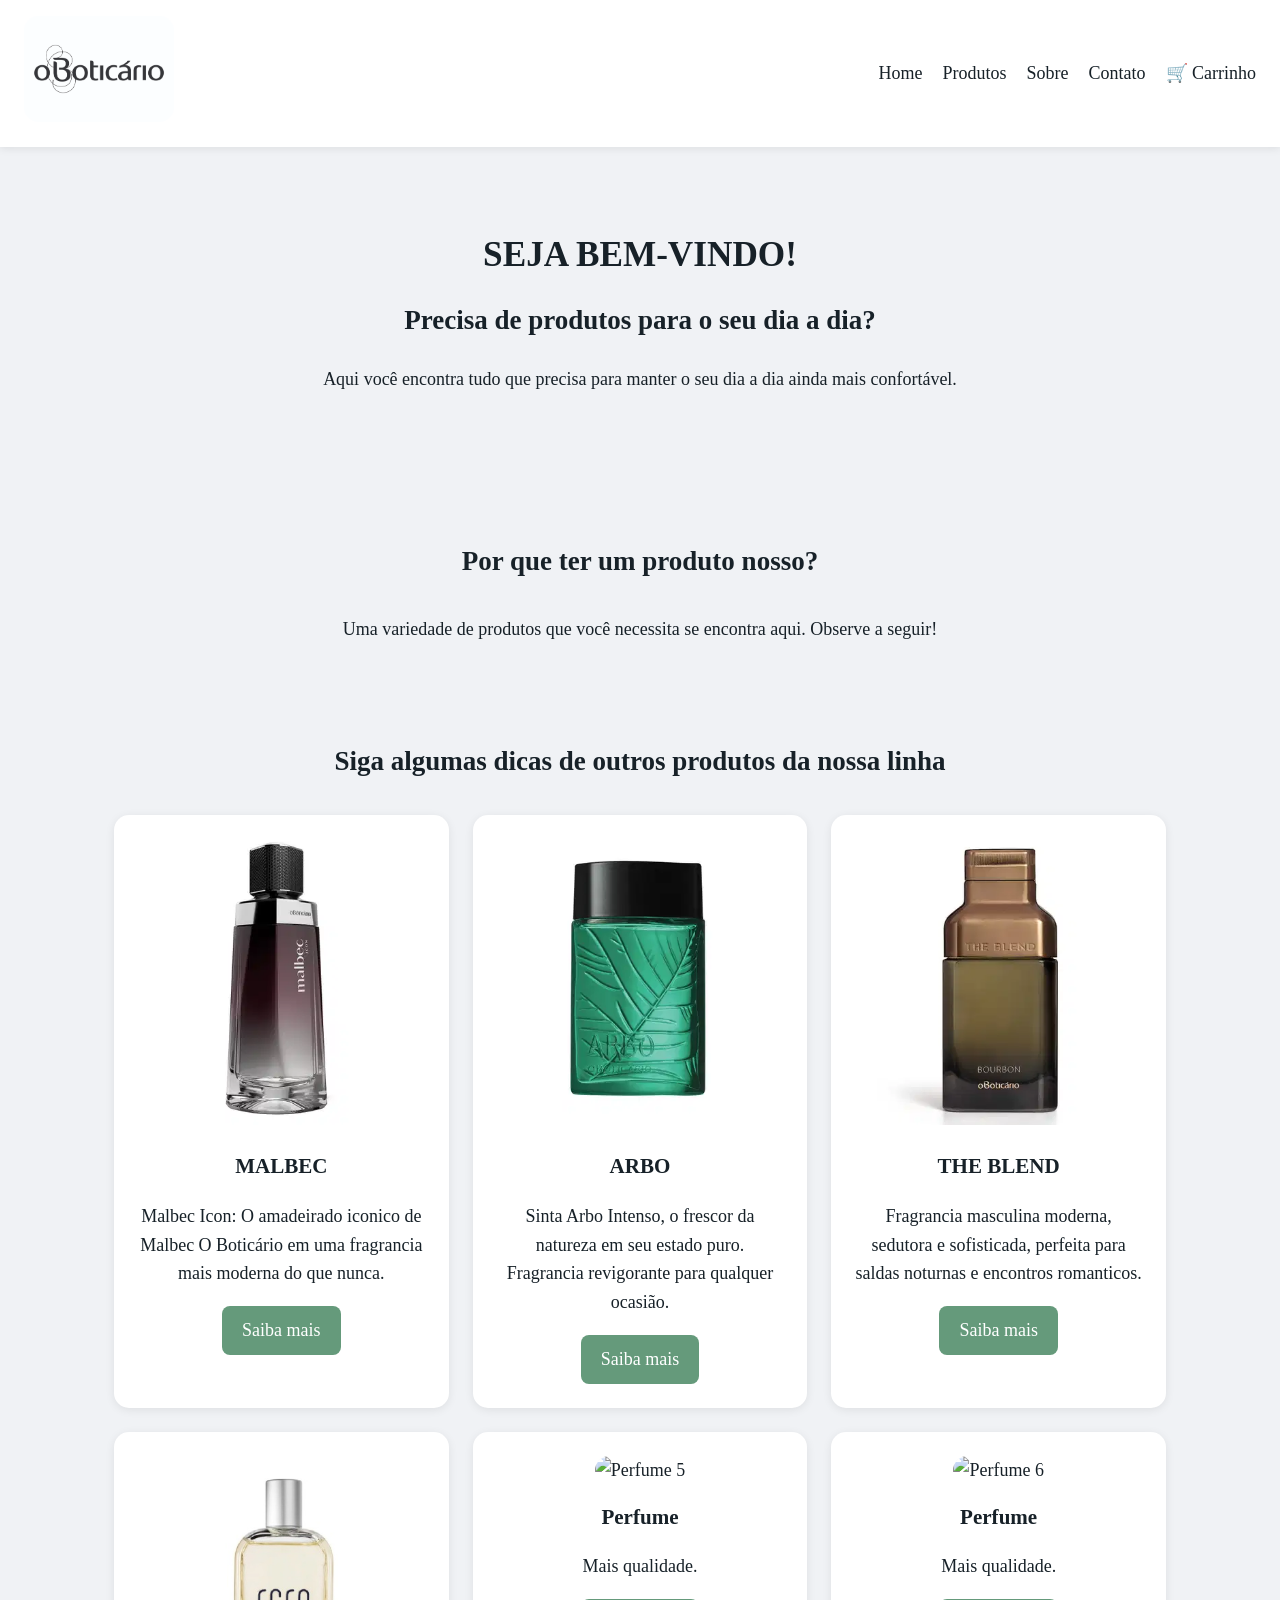
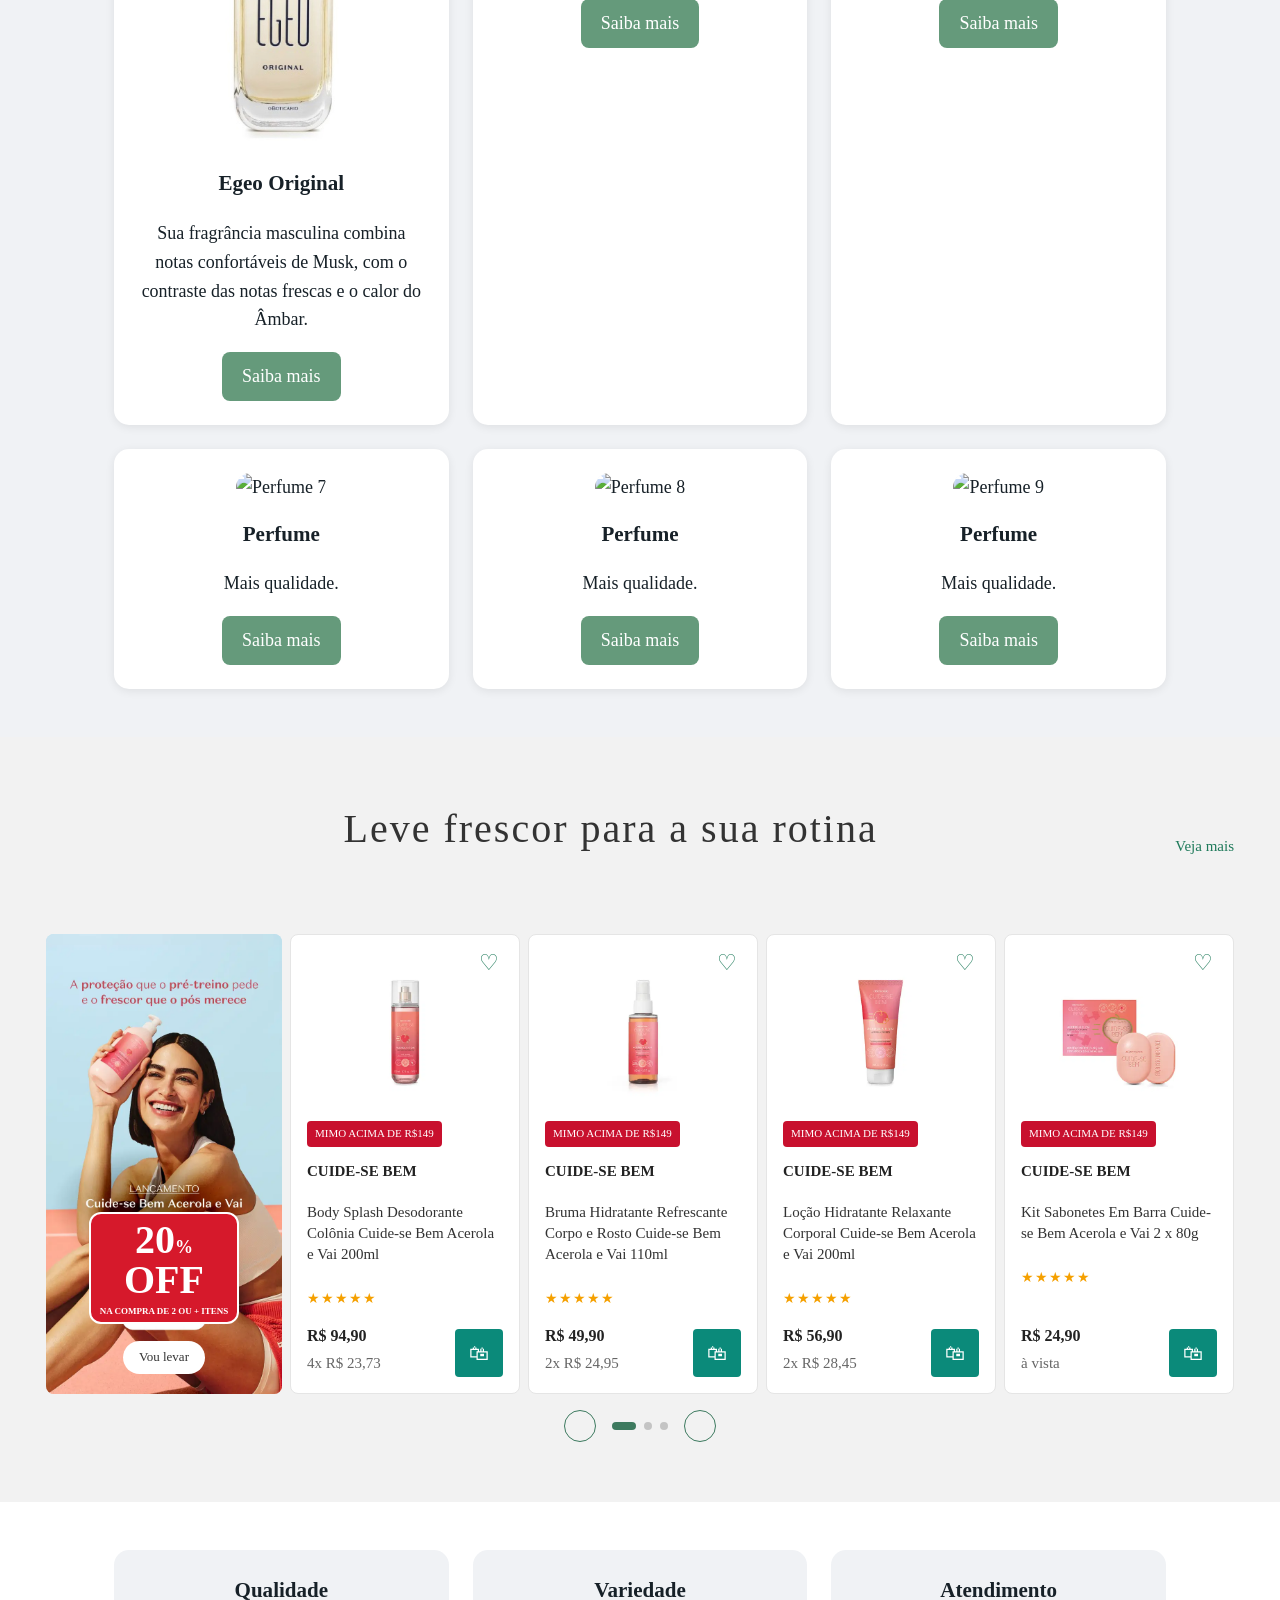
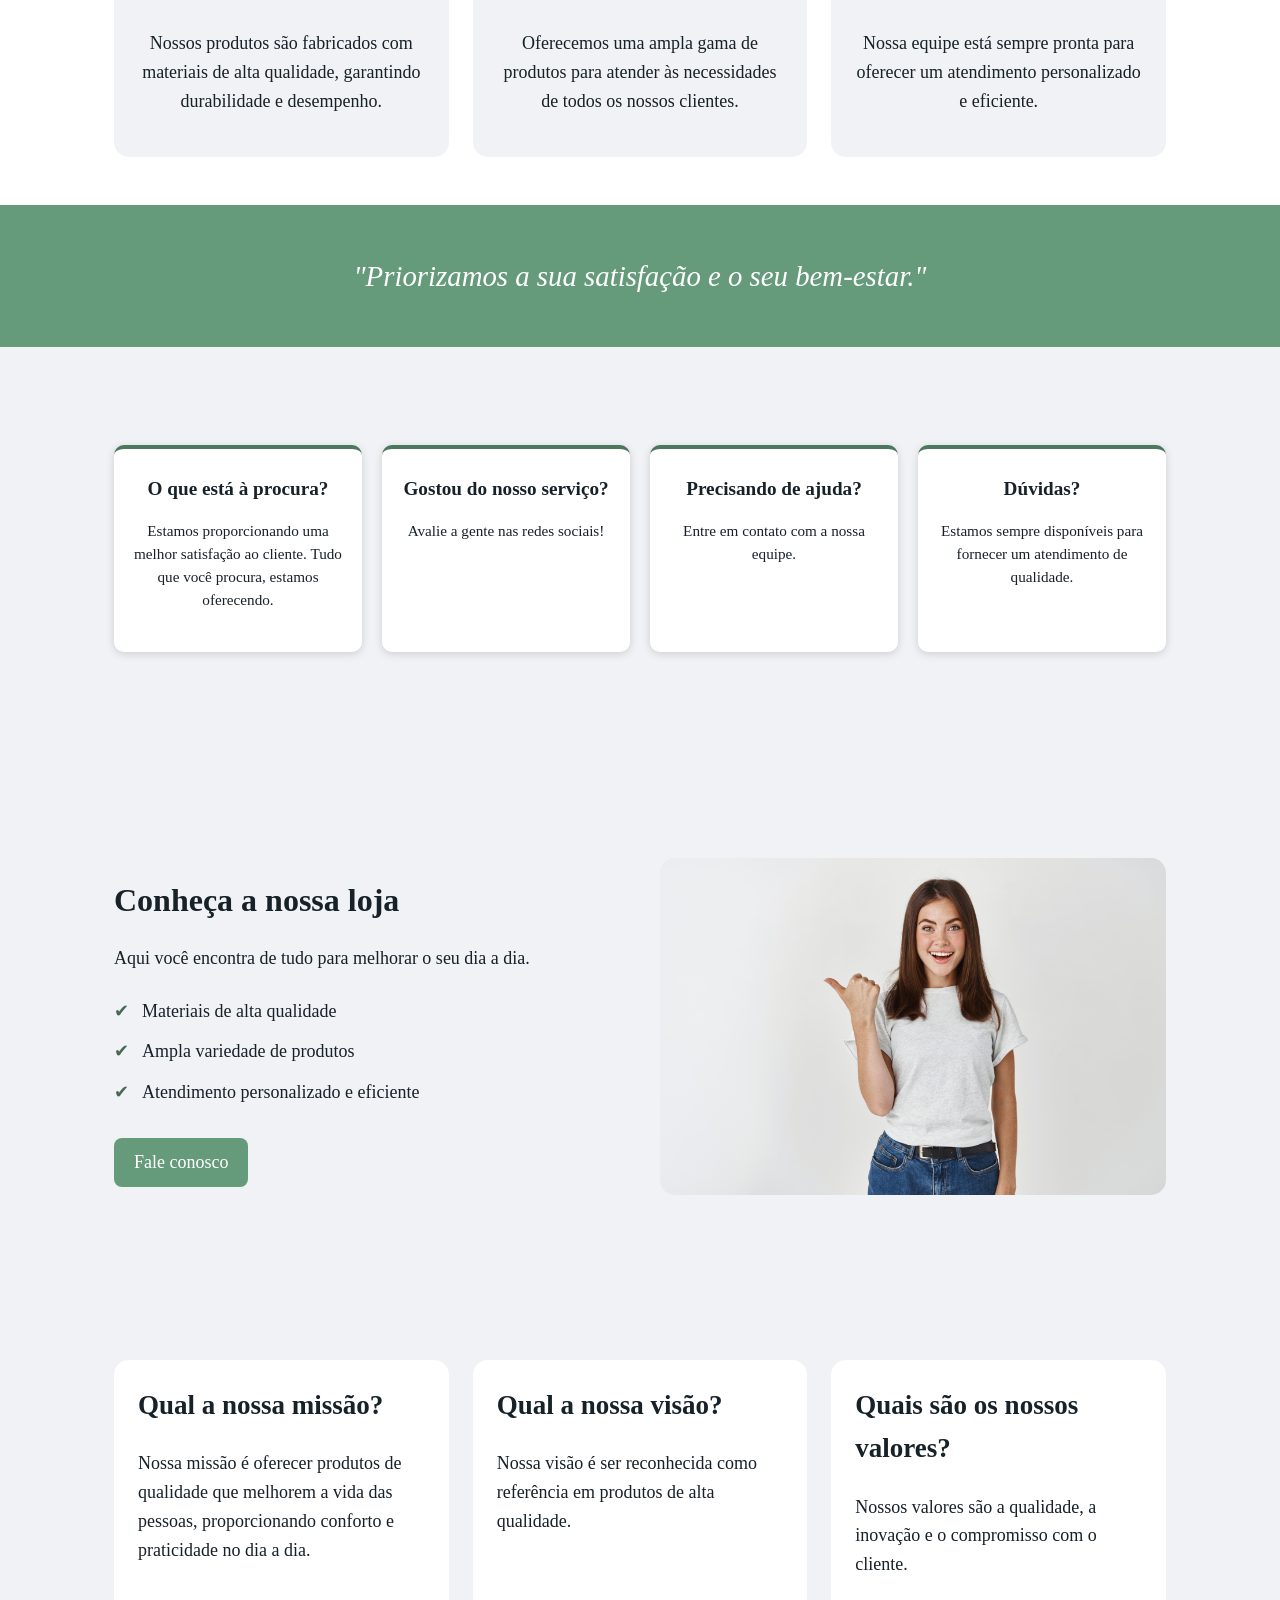
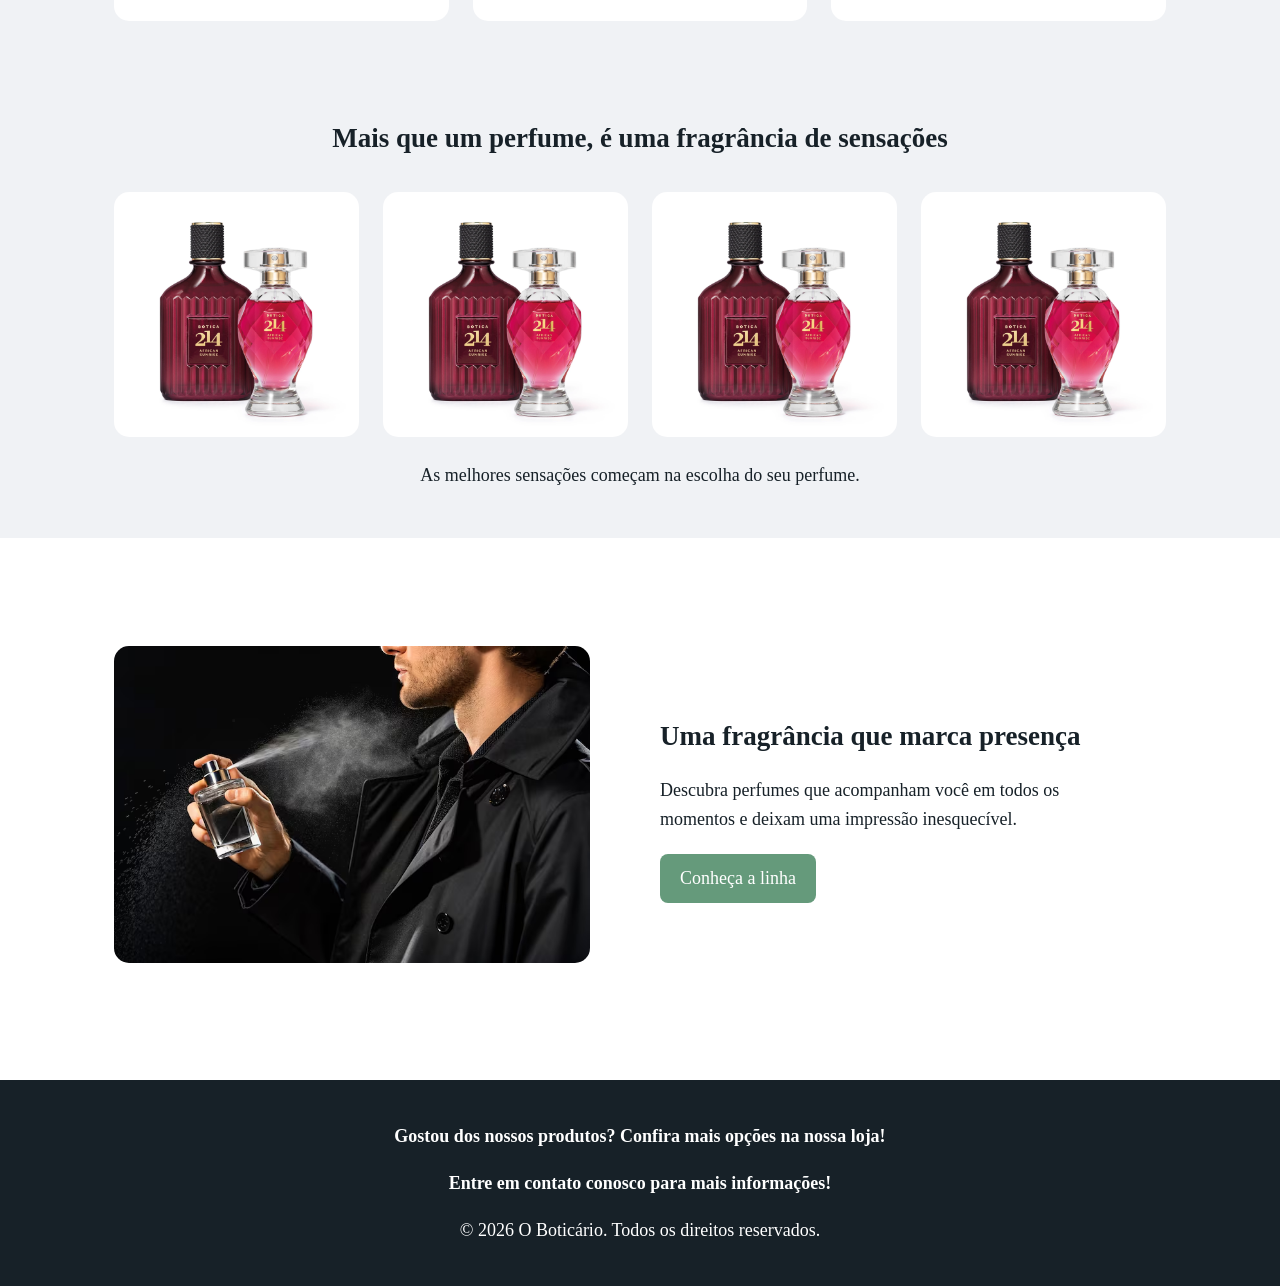
==== index.html @ e8931115 "adicionado imagem Egeo" ====
<!DOCTYPE html>
<html lang="pt-br">

<head>
    <meta charset="UTF-8">
    <meta name="viewport" content="width=device-width, initial-scale=1.0">
    <title>Produtos - O Boticário</title>
    <link rel="stylesheet" href="style.css">
</head>

<body>

    <header>
        <div class="logo">
            <img src="img/oboticario.jpeg" alt="O Boticário" width="150">
        </div>
        <nav>
            <ul>
                <li><a href="#inicio">Home</a></li>
                <li><a href="#produtos">Produtos</a></li>
                <li><a href="#sobre">Sobre</a></li>
                <li><a href="#contato">Contato</a></li>
                <li><a href="carrinho.html">🛒 Carrinho</a></li>
            </ul>
        </nav>
    </header>

    <main>

        <section class="hero" id="inicio">
            <h1>SEJA BEM-VINDO!</h1>
            <h2>Precisa de produtos para o seu dia a dia?</h2>
            <p>Aqui você encontra tudo que precisa para manter o seu dia a dia ainda mais confortável.</p>
        </section>

        <section class="container">
            <h2>Por que ter um produto nosso?</h2>
            <p class="texto-centro">Uma variedade de produtos que você necessita se encontra aqui. Observe a seguir!</p>
        </section>

        <section class="container" id="produtos">
            <h2>Siga algumas dicas de outros produtos da nossa linha</h2>
            <div class="grade-produtos">
                <article class="card">
                    <img src="img/malbec.jpg" alt="Malbec">
                    <h3>MALBEC</h3>
                    <p>Malbec Icon: O amadeirado iconico de Malbec O Boticário em uma fragrancia mais moderna do que nunca.</p>
                    <a href="#" class="botao">Saiba mais</a>
                </article>
                <article class="card">
                    <img src="img/arbo.jpg" alt="Arbo">
                    <h3>ARBO</h3>
                    <p>Sinta Arbo Intenso, o frescor da natureza em seu estado puro. Fragrancia revigorante para qualquer ocasião.</p>
                    <a href="#" class="botao">Saiba mais</a>
                </article>
                <article class="card">
                    <img src="img/the-blend.jpg" alt="Perfume 3">
                    <h3>THE BLEND</h3>
                    <p>Fragrancia masculina moderna, sedutora e sofisticada, perfeita para saldas noturnas e encontros romanticos.</p>
                    <a href="#" class="botao">Saiba mais</a>
                </article>
                <article class="card">
                    <img src="img/egeo_original420_.jpg" alt="Perfume 4">
                    <h3>Egeo Original</h3>
                    <p>Sua fragrância masculina combina notas confortáveis de Musk, com o contraste das notas frescas e o calor do Âmbar.</p>
                    <a href="#" class="botao">Saiba mais</a>
                </article>
                <article class="card">
                    <img src="img/produto5.jpg" alt="Perfume 5">
                    <h3>Perfume</h3>
                    <p>Mais qualidade.</p>
                    <a href="#" class="botao">Saiba mais</a>
                </article>
                <article class="card">
                    <img src="img/produto6.jpg" alt="Perfume 6">
                    <h3>Perfume</h3>
                    <p>Mais qualidade.</p>
                    <a href="#" class="botao">Saiba mais</a>
                </article>
                <article class="card">
                    <img src="img/produto7.jpg" alt="Perfume 7">
                    <h3>Perfume</h3>
                    <p>Mais qualidade.</p>
                    <a href="#" class="botao">Saiba mais</a>
                </article>
                <article class="card">
                    <img src="img/produto8.jpg" alt="Perfume 8">
                    <h3>Perfume</h3>
                    <p>Mais qualidade.</p>
                    <a href="#" class="botao">Saiba mais</a>
                </article>
                <article class="card">
                    <img src="img/produto9.jpg" alt="Perfume 9">
                    <h3>Perfume</h3>
                    <p>Mais qualidade.</p>
                    <a href="#" class="botao">Saiba mais</a>
                </article>
            </div>
        </section>

        <section class="vitrine">
            <div class="vitrine-container">

                <div class="vitrine-topo">
                    <h2>Leve frescor para a sua rotina</h2>
                    <a href="#" class="vitrine-veja-mais">Veja mais</a>
                </div>

                <div class="vitrine-grade">

                    <article class="vitrine-banner">
                        <img src="img/banner-acerola.jpg" alt="Mulher segurando hidratante">
                        <div class="banner-selo">
                            <strong>20<small>%</small> OFF</strong>
                            <span>NA COMPRA DE 2 OU + ITENS</span>
                        </div>
                        <a href="#" class="banner-botao">Vou levar</a>
                    </article>

                    <article class="vitrine-card">
                        <button class="favorito" aria-label="Favoritar">♡</button>
                        <img src="img/body-splash.jpg" alt="Body splash">
                        <span class="etiqueta">MIMO ACIMA DE R$149</span>
                        <h3 class="marca">CUIDE-SE BEM</h3>
                        <p class="nome">Body Splash Desodorante Colônia Cuide-se Bem Acerola e Vai 200ml</p>
                        <div class="estrelas">★★★★★</div>
                        <div class="rodape-card">
                            <div class="preco">
                                <strong>R$ 94,90</strong>
                                <span>4x R$ 23,73</span>
                            </div>
                            <button class="sacola" aria-label="Adicionar à sacola"
                                data-id="1"
                                data-nome="Body Splash Cuide-se Bem Acerola e Vai 200ml"
                                data-preco="94.90"
                                data-img="img/body-splash.jpg">🛍</button>
                        </div>
                    </article>

                    <article class="vitrine-card">
                        <button class="favorito" aria-label="Favoritar">♡</button>
                        <img src="img/bruma-hidratante.jpg" alt="Bruma hidratante">
                        <span class="etiqueta">MIMO ACIMA DE R$149</span>
                        <h3 class="marca">CUIDE-SE BEM</h3>
                        <p class="nome">Bruma Hidratante Refrescante Corpo e Rosto Cuide-se Bem Acerola e Vai 110ml</p>
                        <div class="estrelas">★★★★★</div>
                        <div class="rodape-card">
                            <div class="preco">
                                <strong>R$ 49,90</strong>
                                <span>2x R$ 24,95</span>
                            </div>
                            <button class="sacola" aria-label="Adicionar à sacola"
                                data-id="2"
                                data-nome="Bruma Hidratante Cuide-se Bem Acerola e Vai 110ml"
                                data-preco="49.90"
                                data-img="img/bruma-hidratante.jpg">🛍</button>
                        </div>
                    </article>

                    <article class="vitrine-card">
                        <button class="favorito" aria-label="Favoritar">♡</button>
                        <img src="img/locao.jpg" alt="Loção hidratante">
                        <span class="etiqueta">MIMO ACIMA DE R$149</span>
                        <h3 class="marca">CUIDE-SE BEM</h3>
                        <p class="nome">Loção Hidratante Relaxante Corporal Cuide-se Bem Acerola e Vai 200ml</p>
                        <div class="estrelas">★★★★★</div>
                        <div class="rodape-card">
                            <div class="preco">
                                <strong>R$ 56,90</strong>
                                <span>2x R$ 28,45</span>
                            </div>
                            <button class="sacola" aria-label="Adicionar à sacola"
                                data-id="3"
                                data-nome="Loção Hidratante Relaxante Cuide-se Bem Acerola e Vai 200ml"
                                data-preco="56.90"
                                data-img="img/locao.jpg">🛍</button>
                        </div>
                    </article>

                    <article class="vitrine-card">
                        <button class="favorito" aria-label="Favoritar">♡</button>
                        <img src="img/sabonetes.jpg" alt="Kit sabonetes">
                        <span class="etiqueta">MIMO ACIMA DE R$149</span>
                        <h3 class="marca">CUIDE-SE BEM</h3>
                        <p class="nome">Kit Sabonetes Em Barra Cuide-se Bem Acerola e Vai 2 x 80g</p>
                        <div class="estrelas">★★★★★</div>
                        <div class="rodape-card">
                            <div class="preco">
                                <strong>R$ 24,90</strong>
                                <span>à vista</span>
                            </div>
                            <button class="sacola" aria-label="Adicionar à sacola"
                                data-id="4"
                                data-nome="Kit Sabonetes em Barra Cuide-se Bem Acerola e Vai 2 x 80g"
                                data-preco="24.90"
                                data-img="img/sabonetes.jpg">🛍</button>
                        </div>
                    </article>

                </div>

                <div class="vitrine-controles">
                    <button class="seta" aria-label="Anterior"></button>
                    <div class="indicadores">
                        <span class="ativo"></span>
                        <span></span>
                        <span></span>
                    </div>
                    <button class="seta" aria-label="Próximo"></button>
                </div>

            </div>
        </section>

        <section class="secao branca" id="informacoes">
            <div class="container">
                <div class="informacoes">
                    <div class="informacao">
                        <h3>Qualidade</h3>
                        <p>Nossos produtos são fabricados com materiais de alta qualidade, garantindo durabilidade e desempenho.</p>
                    </div>
                    <div class="informacao">
                        <h3>Variedade</h3>
                        <p>Oferecemos uma ampla gama de produtos para atender às necessidades de todos os nossos clientes.</p>
                    </div>
                    <div class="informacao">
                        <h3>Atendimento</h3>
                        <p>Nossa equipe está sempre pronta para oferecer um atendimento personalizado e eficiente.</p>
                    </div>
                </div>
            </div>
        </section>

        <section class="secao vermelha">
            <div class="container">
                <p class="texto-destaque">"Priorizamos a sua satisfação e o seu bem-estar."</p>
            </div>
        </section>

        <section class="procura">
            <div class="container">
                <div class="procura-cards">
                    <article class="procura-card">
                        <h2>O que está à procura?</h2>
                        <p>Estamos proporcionando uma melhor satisfação ao cliente. Tudo que você procura, estamos oferecendo.</p>
                    </article>
                    <article class="procura-card">
                        <h2>Gostou do nosso serviço?</h2>
                        <p>Avalie a gente nas redes sociais!</p>
                    </article>
                    <article class="procura-card">
                        <h2>Precisando de ajuda?</h2>
                        <p>Entre em contato com a nossa equipe.</p>
                    </article>
                    <article class="procura-card">
                        <h2>Dúvidas?</h2>
                        <p>Estamos sempre disponíveis para fornecer um atendimento de qualidade.</p>
                    </article>
                </div>
            </div>
        </section>

        <section class="apontando" id="imagem">
            <div class="container apontando-conteudo">
                <div class="apontando-texto">
                    <h2>Conheça a nossa loja</h2>
                    <p>Aqui você encontra de tudo para melhorar o seu dia a dia.</p>
                    <ul>
                        <li>Materiais de alta qualidade</li>
                        <li>Ampla variedade de produtos</li>
                        <li>Atendimento personalizado e eficiente</li>
                    </ul>
                    <a href="#contato" class="botao">Fale conosco</a>
                </div>
                <div class="apontando-imagem">
                    <img src="img/mulher-apontando.png" alt="Mulher apontando para as informações ao lado">
                </div>
            </div>
        </section>

        <section class="container" id="sobre">
            <div class="missao-visao">
                <article>
                    <h2>Qual a nossa missão?</h2>
                    <p>Nossa missão é oferecer produtos de qualidade que melhorem a vida das pessoas, proporcionando conforto e praticidade no dia a dia.</p>
                </article>
                <article>
                    <h2>Qual a nossa visão?</h2>
                    <p>Nossa visão é ser reconhecida como referência em produtos de alta qualidade.</p>
                </article>
                <article>
                    <h2>Quais são os nossos valores?</h2>
                    <p>Nossos valores são a qualidade, a inovação e o compromisso com o cliente.</p>
                </article>
            </div>
        </section>

        <section class="container galeria-perfumes">
            <h2>Mais que um perfume, é uma fragrância de sensações</h2>
            <div class="perfumes-grade">
                <img src="img/perfume.png" alt="Perfume">
                <img src="img/perfume.png" alt="Perfume">
                <img src="img/perfume.png" alt="Perfume">
                <img src="img/perfume.png" alt="Perfume">
            </div>
            <p class="texto-centro">As melhores sensações começam na escolha do seu perfume.</p>
        </section>

        <section class="homem-secao" id="homem-perfume">
            <div class="container homem-conteudo">
                <div class="homem-imagem">
                    <img src="img/Homem.png" alt="Homem usando perfume">
                </div>
                <div class="homem-texto">
                    <h2>Uma fragrância que marca presença</h2>
                    <p>Descubra perfumes que acompanham você em todos os momentos e deixam uma impressão inesquecível.</p>
                    <a href="#produtos" class="botao">Conheça a linha</a>
                </div>
            </div>
        </section>

    </main>

    <footer id="contato">
        <p><strong>Gostou dos nossos produtos? Confira mais opções na nossa loja!</strong></p>
        <p><strong>Entre em contato conosco para mais informações!</strong></p>
        <p>&copy; 2026 O Boticário. Todos os direitos reservados.</p>
    </footer>

    <script src="adicionar.js"></script>
</body>

</html>
---- style.css ----
:root {
    --cor-fundo: #f0f2f5;
    --cor-texto: #172128;
    --cor-destaque: #659a7b;
    --cor-destaque-hover: #456954;
    --cor-card: #ffffff;
    --cor-rodape: #172128;
    --cor-texto-rodape: #ffffff;
    --cor-branca: #ffffff;
    --cor-vermelho-escuro: #659a7b;
    --cor-texto-sobre-vermelho: #ffffff;

    --fonte-titulo: 'Georgia', serif;
    --fonte-corpo: 'Georgia', serif;

    --raio: 15px;
    --espaco: 24px;
    --largura-maxima: 1100px;
}

* { box-sizing: border-box; }

html { scroll-behavior: smooth; }

body {
    margin: 0;
    background-color: var(--cor-fundo);
    color: var(--cor-texto);
    font-family: var(--fonte-corpo);
    font-size: 18px;
    line-height: 1.6;
}

h1, h2, h3 {
    font-family: var(--fonte-titulo);
    margin-top: 0;
}

img {
    max-width: 100%;
    height: auto;
    border-radius: var(--raio);
}

/* ---------- Cabeçalho ---------- */
header {
    display: flex;
    justify-content: space-between;
    align-items: center;
    flex-wrap: wrap;
    gap: 16px;
    padding: 16px var(--espaco);
    background-color: var(--cor-card);
    box-shadow: 0 2px 8px rgba(0, 0, 0, 0.08);
}

nav ul {
    list-style: none;
    display: flex;
    flex-wrap: wrap;
    gap: 20px;
    margin: 0;
    padding: 0;
}

nav a {
    text-decoration: none;
    color: var(--cor-texto);
}

nav a:hover { color: var(--cor-destaque-hover); }

/* ---------- Base ---------- */
.hero {
    text-align: center;
    padding: 80px var(--espaco);
}

.hero h1 {
    font-size: 2.2rem;
    margin-bottom: 16px;
}

.container {
    max-width: var(--largura-maxima);
    margin: 0 auto;
    padding: 48px var(--espaco);
}

.container > h2 {
    text-align: center;
    margin-bottom: 32px;
}

.texto-centro {
    text-align: center;
    max-width: 700px;
    margin: 0 auto;
}

.secao.branca { background: var(--cor-branca); }

.secao.vermelha {
    background: var(--cor-vermelho-escuro);
    color: var(--cor-texto-sobre-vermelho);
}

.texto-destaque {
    text-align: center;
    font-family: var(--fonte-titulo);
    font-size: 1.8rem;
    font-style: italic;
    margin: 0;
}

/* ---------- Procura ---------- */
.procura { padding: 50px 0; }

.procura-cards {
    display: grid;
    grid-template-columns: repeat(auto-fit, minmax(220px, 1fr));
    gap: 20px;
}

.procura-card {
    background: #fff;
    padding: 25px 20px;
    border-radius: 10px;
    box-shadow: 0 2px 8px rgba(0, 0, 0, 0.15);
    text-align: center;
    border-top: 4px solid #4b775d;
    transition: transform 0.3s, box-shadow 0.3s;
}

.procura-card:hover {
    transform: translateY(-5px);
    box-shadow: 0 6px 15px rgba(0, 0, 0, 0.2);
}

.procura-card h2 {
    font-size: 1.2rem;
    margin-bottom: 10px;
}

.procura-card p {
    font-size: 0.95rem;
    line-height: 1.5;
}

/* ---------- Apontando ---------- */
.apontando { padding: 60px 0; }

.apontando-conteudo {
    display: flex;
    align-items: center;
    justify-content: space-between;
    gap: 40px;
}

.apontando-texto { flex: 1; }

.apontando-texto h2 {
    font-size: 2rem;
    margin-bottom: 15px;
}

.apontando-texto p {
    line-height: 1.6;
    margin-bottom: 15px;
}

.apontando-texto ul {
    list-style: none;
    padding: 0;
    margin-bottom: 25px;
}

.apontando-texto li {
    padding: 6px 0 6px 28px;
    position: relative;
}

.apontando-texto li::before {
    content: "✔";
    position: absolute;
    left: 0;
    color: #456954;
}

.apontando-imagem {
    flex: 1;
    text-align: center;
}

.apontando-imagem img {
    max-width: 100%;
    height: auto;
    max-height: 450px;
}

@media (max-width: 768px) {
    .apontando-conteudo {
        flex-direction: column;
        text-align: center;
    }
    .apontando-texto li { text-align: left; }
}

/* ---------- Informações ---------- */
.informacoes {
    display: grid;
    grid-template-columns: repeat(auto-fit, minmax(280px, 1fr));
    gap: var(--espaco);
}

.informacao {
    background: var(--cor-fundo);
    border-radius: var(--raio);
    padding: var(--espaco);
    text-align: center;
}

/* ---------- Vitrine ---------- */
.vitrine {
    background: #f2f2f2;
    padding: 60px 0;
}

.vitrine-container {
    max-width: 1220px;
    margin: 0 auto;
    padding: 0 16px;
}

.vitrine-topo {
    display: flex;
    align-items: center;
    justify-content: space-between;
    margin-bottom: 40px;
}

.vitrine-topo h2 {
    flex: 1;
    text-align: center;
    font-size: 40px;
    font-weight: 300;
    letter-spacing: 2px;
    color: #333;
}

.vitrine-veja-mais {
    color: #1e7a5a;
    font-size: 15px;
    text-decoration: none;
}

.vitrine-veja-mais:hover { text-decoration: underline; }

.vitrine-grade {
    display: flex;
    gap: 8px;
    min-height: 460px;
}

.vitrine-banner {
    position: relative;
    flex: 0 0 236px;
    border-radius: 8px;
    overflow: hidden;
    background: linear-gradient(to bottom, #bfe3f0 0%, #f6b7a0 100%);
}

.vitrine-banner > img {
    position: absolute;
    inset: 0;
    width: 100%;
    height: 100%;
    object-fit: cover;
    border-radius: 0;
}

.banner-texto {
    position: relative;
    margin: 40px 16px 0;
    text-align: center;
    font-family: Georgia, serif;
    font-size: 13px;
    color: #b0405a;
}

.banner-selo {
    position: absolute;
    left: 50%;
    bottom: 70px;
    transform: translateX(-50%);
    width: 150px;
    padding: 6px 0 4px;
    background: #d6192b;
    border: 2px solid #fff;
    border-radius: 12px;
    color: #fff;
    text-align: center;
}

.banner-selo strong {
    display: block;
    font-size: 40px;
    line-height: 1;
}

.banner-selo small { font-size: 18px; }

.banner-selo span {
    display: block;
    margin-top: 4px;
    font-size: 9px;
    font-weight: bold;
}

.banner-botao {
    position: absolute;
    left: 50%;
    bottom: 20px;
    transform: translateX(-50%);
    padding: 6px 16px;
    background: #fff;
    border-radius: 20px;
    font-size: 13px;
    color: #333;
    text-decoration: none;
}

.vitrine-card {
    position: relative;
    flex: 1;
    display: flex;
    flex-direction: column;
    padding: 16px;
    background: #fff;
    border: 1px solid #e5e5e5;
    border-radius: 8px;
    transition: box-shadow 0.2s;
}

.vitrine-card > img {
    height: 130px;
    margin: 16px auto 24px;
    object-fit: contain;
}

.favorito {
    position: absolute;
    top: 14px;
    right: 14px;
    background: none;
    border: none;
    font-size: 22px;
    color: #1e7a5a;
    cursor: pointer;
}

.etiqueta {
    align-self: flex-start;
    margin-bottom: 12px;
    padding: 4px 8px;
    background: #c8102e;
    border-radius: 4px;
    color: #fff;
    font-size: 11px;
    text-transform: uppercase;
}

.marca {
    margin-bottom: 4px;
    font-size: 15px;
    font-weight: bold;
    text-transform: uppercase;
    color: #222;
}

.nome {
    font-size: 15px;
    line-height: 1.4;
    color: #333;
}

.estrelas {
    margin-top: 8px;
    color: #f5a000;
    font-size: 14px;
    letter-spacing: 1px;
}

.rodape-card {
    margin-top: auto;
    display: flex;
    align-items: flex-end;
    justify-content: space-between;
}

.preco strong {
    display: block;
    font-size: 16px;
    color: #222;
}

.preco span {
    font-size: 15px;
    color: #666;
}

.sacola {
    width: 48px;
    height: 48px;
    background: #0b8a7a;
    border: none;
    border-radius: 4px;
    color: #fff;
    font-size: 20px;
    cursor: pointer;
    transition: background 0.2s;
}

.sacola:hover { background: #086b5e; }

.vitrine-controles {
    display: flex;
    align-items: center;
    justify-content: center;
    gap: 16px;
    margin-top: 16px;
}

.seta {
    width: 32px;
    height: 32px;
    background: transparent;
    border: 1.5px solid #3d7a5f;
    border-radius: 50%;
    color: #3d7a5f;
    font-size: 18px;
    line-height: 1;
    cursor: pointer;
}

.indicadores {
    display: flex;
    align-items: center;
    gap: 8px;
}

.indicadores span {
    width: 8px;
    height: 8px;
    background: #c4c4c4;
    border-radius: 50%;
}

.indicadores span.ativo {
    width: 24px;
    background: #3d7a5f;
    border-radius: 4px;
}

@media (max-width: 900px) {
    .vitrine-grade {
        overflow-x: auto;
        scroll-snap-type: x mandatory;
    }

    .vitrine-banner,
    .vitrine-card {
        flex: 0 0 45%;
        scroll-snap-align: start;
    }

    .vitrine-topo h2 { font-size: 26px; }
}

/* ---------- Produtos ---------- */
.grade-produtos {
    display: grid;
    grid-template-columns: repeat(auto-fit, minmax(250px, 1fr));
    gap: var(--espaco);
}

.card {
    background: var(--cor-card);
    border-radius: var(--raio);
    padding: var(--espaco);
    box-shadow: 0 2px 10px rgba(0, 0, 0, 0.08);
    text-align: center;
}

.card h3 { margin: 16px 0 8px; }

.botao {
    display: inline-block;
    padding: 10px 20px;
    background-color: var(--cor-destaque);
    color: #fff;
    text-decoration: none;
    border-radius: 8px;
}

.botao:hover { background-color: var(--cor-destaque-hover); }

/* ---------- Missão ---------- */
.missao-visao {
    display: grid;
    grid-template-columns: repeat(auto-fit, minmax(280px, 1fr));
    gap: var(--espaco);
}

.missao-visao article {
    background-color: var(--cor-card);
    border-radius: var(--raio);
    padding: var(--espaco);
}

/* ---------- Galeria de perfumes ---------- */
.perfumes-grade {
    display: grid;
    grid-template-columns: repeat(auto-fit, minmax(200px, 1fr));
    gap: var(--espaco);
    margin: 24px 0;
}

.perfumes-grade img {
    width: 100%;
    max-height: 300px;
    object-fit: contain;
}

/* ---------- Homem ---------- */
.homem-secao {
    padding: 60px 0;
    background: var(--cor-branca);
}

.homem-conteudo {
    display: flex;
    align-items: center;
    gap: 40px;
}

.homem-imagem {
    flex: 1;
    text-align: center;
}

.homem-imagem img {
    max-width: 100%;
    height: auto;
    max-height: 450px;
}

.homem-texto {
    flex: 1;
    padding: 30px;
}

.homem-texto h2 { margin-bottom: 15px; }

.homem-texto p {
    margin-bottom: 20px;
    line-height: 1.6;
}

@media (max-width: 768px) {
    .homem-conteudo { flex-direction: column; }
}

/* ---------- Rodapé ---------- */
footer {
    background: var(--cor-rodape);
    color: var(--cor-texto-rodape);
    text-align: center;
    padding: var(--espaco);
}
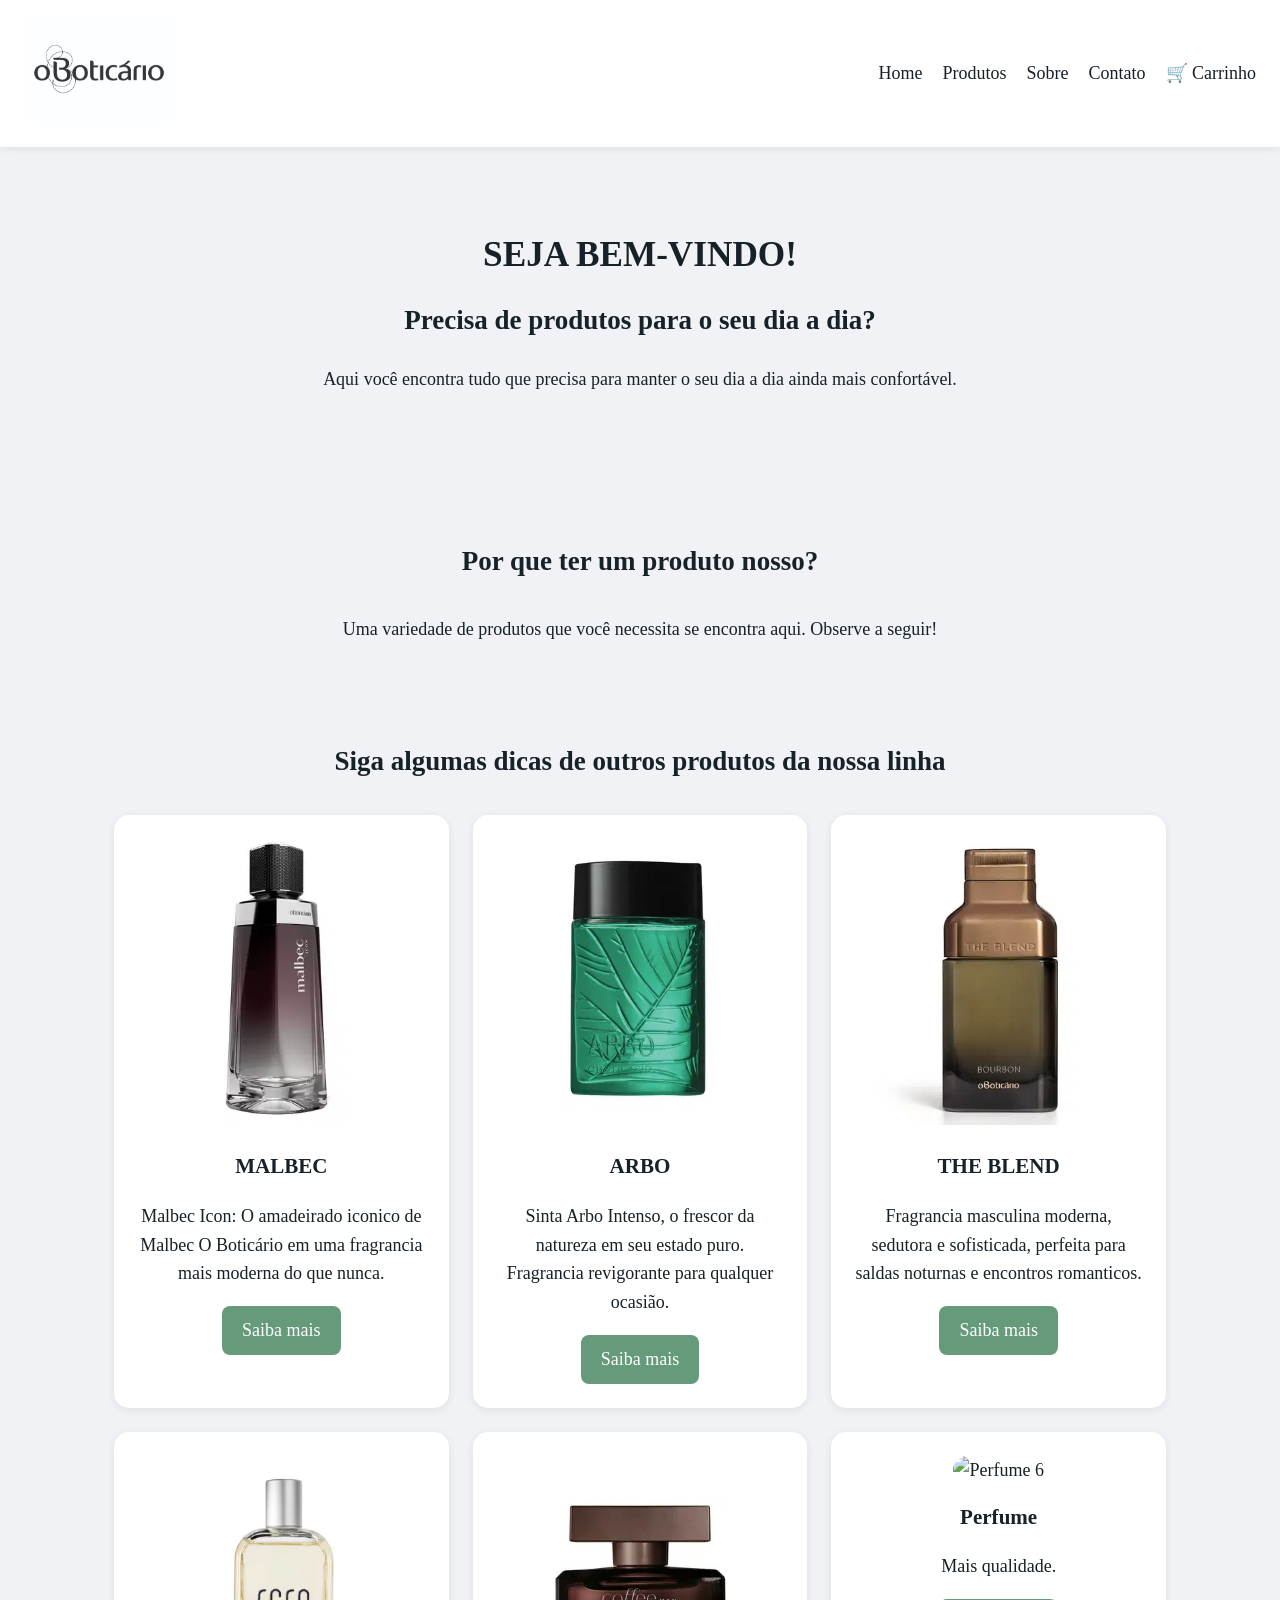
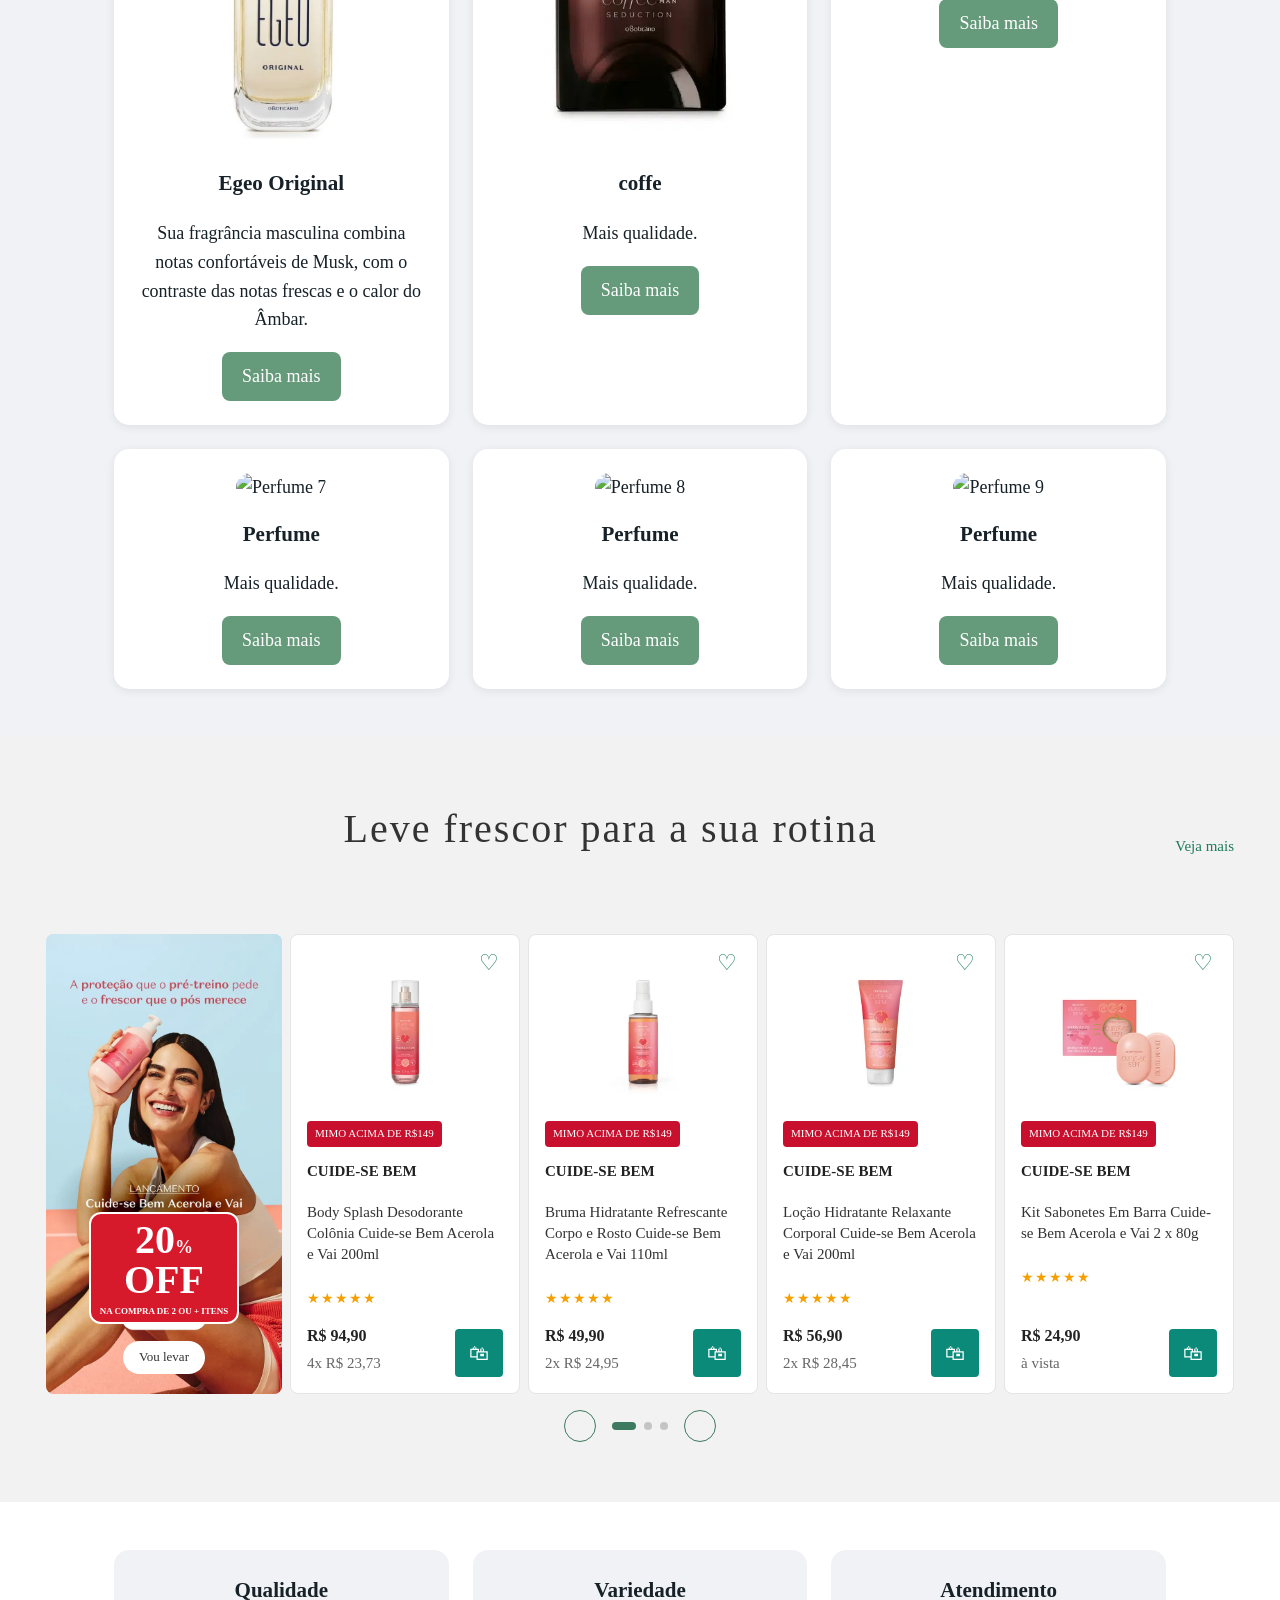
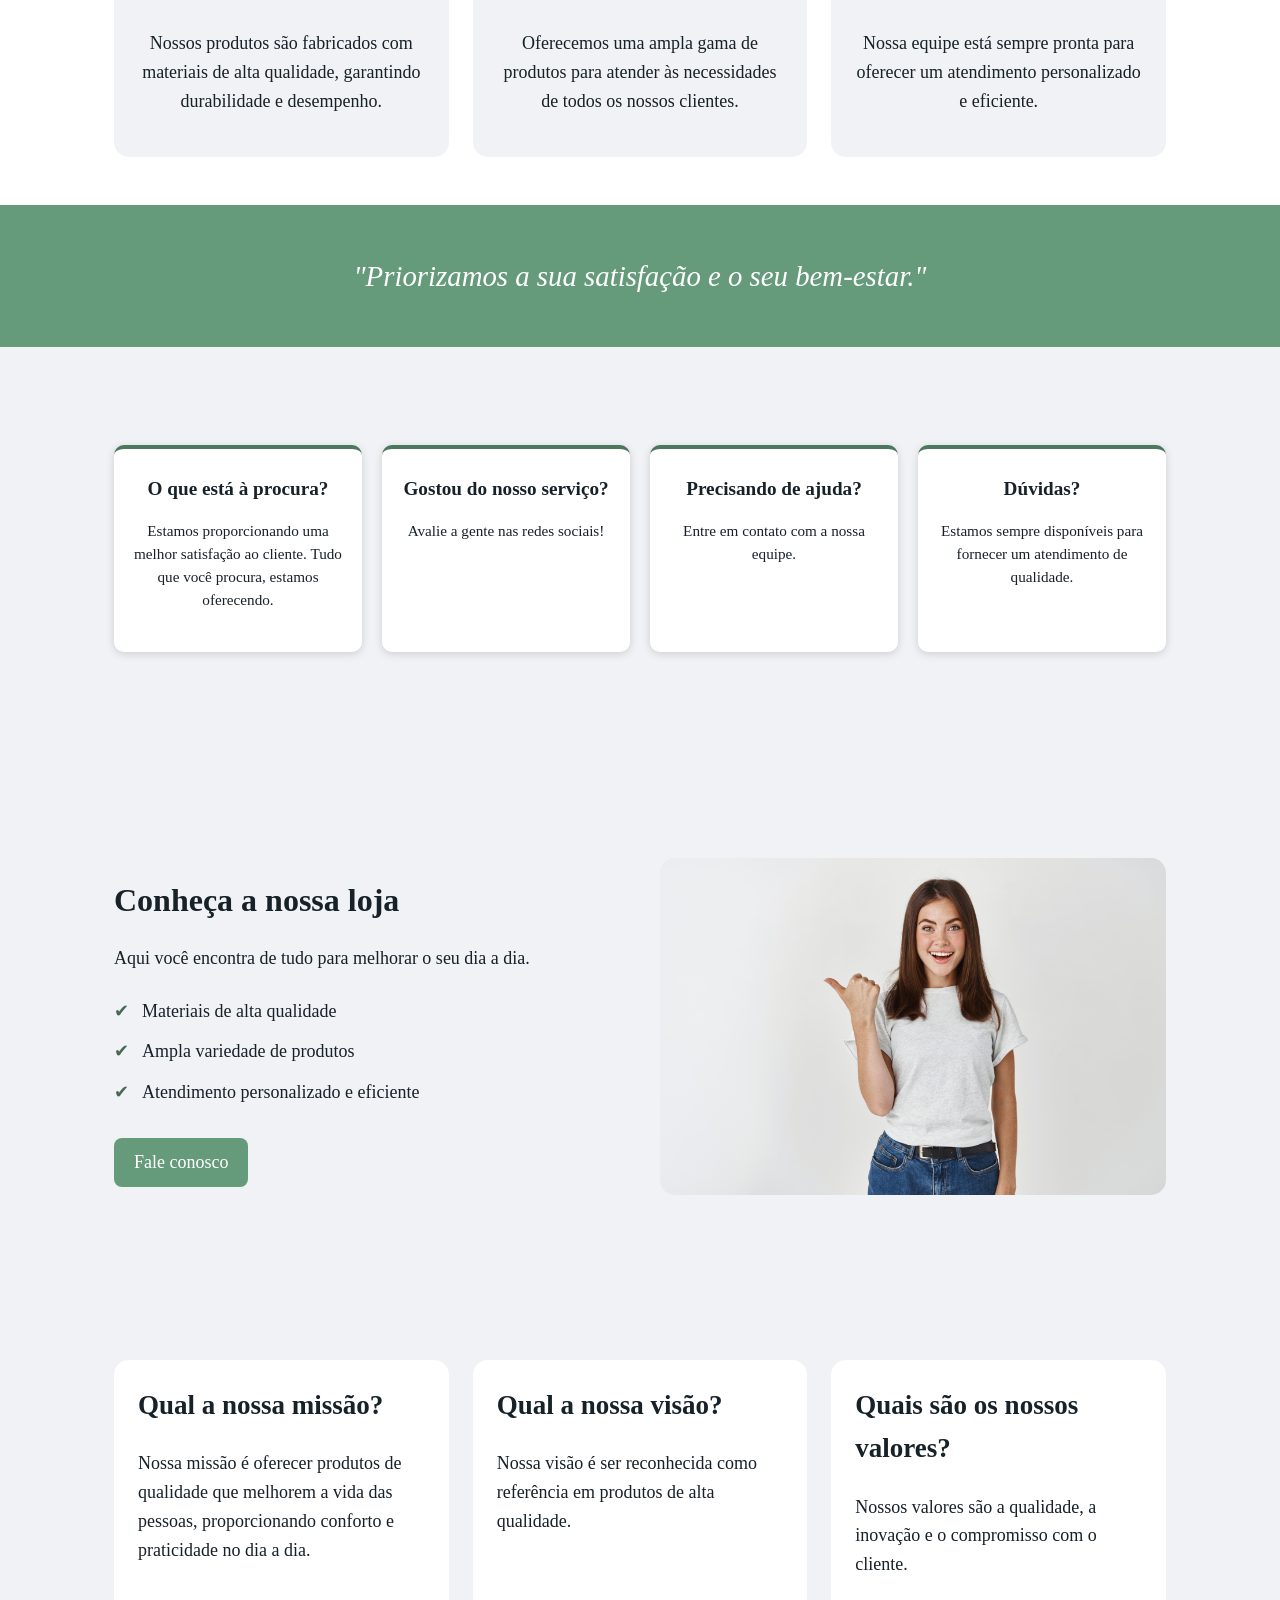
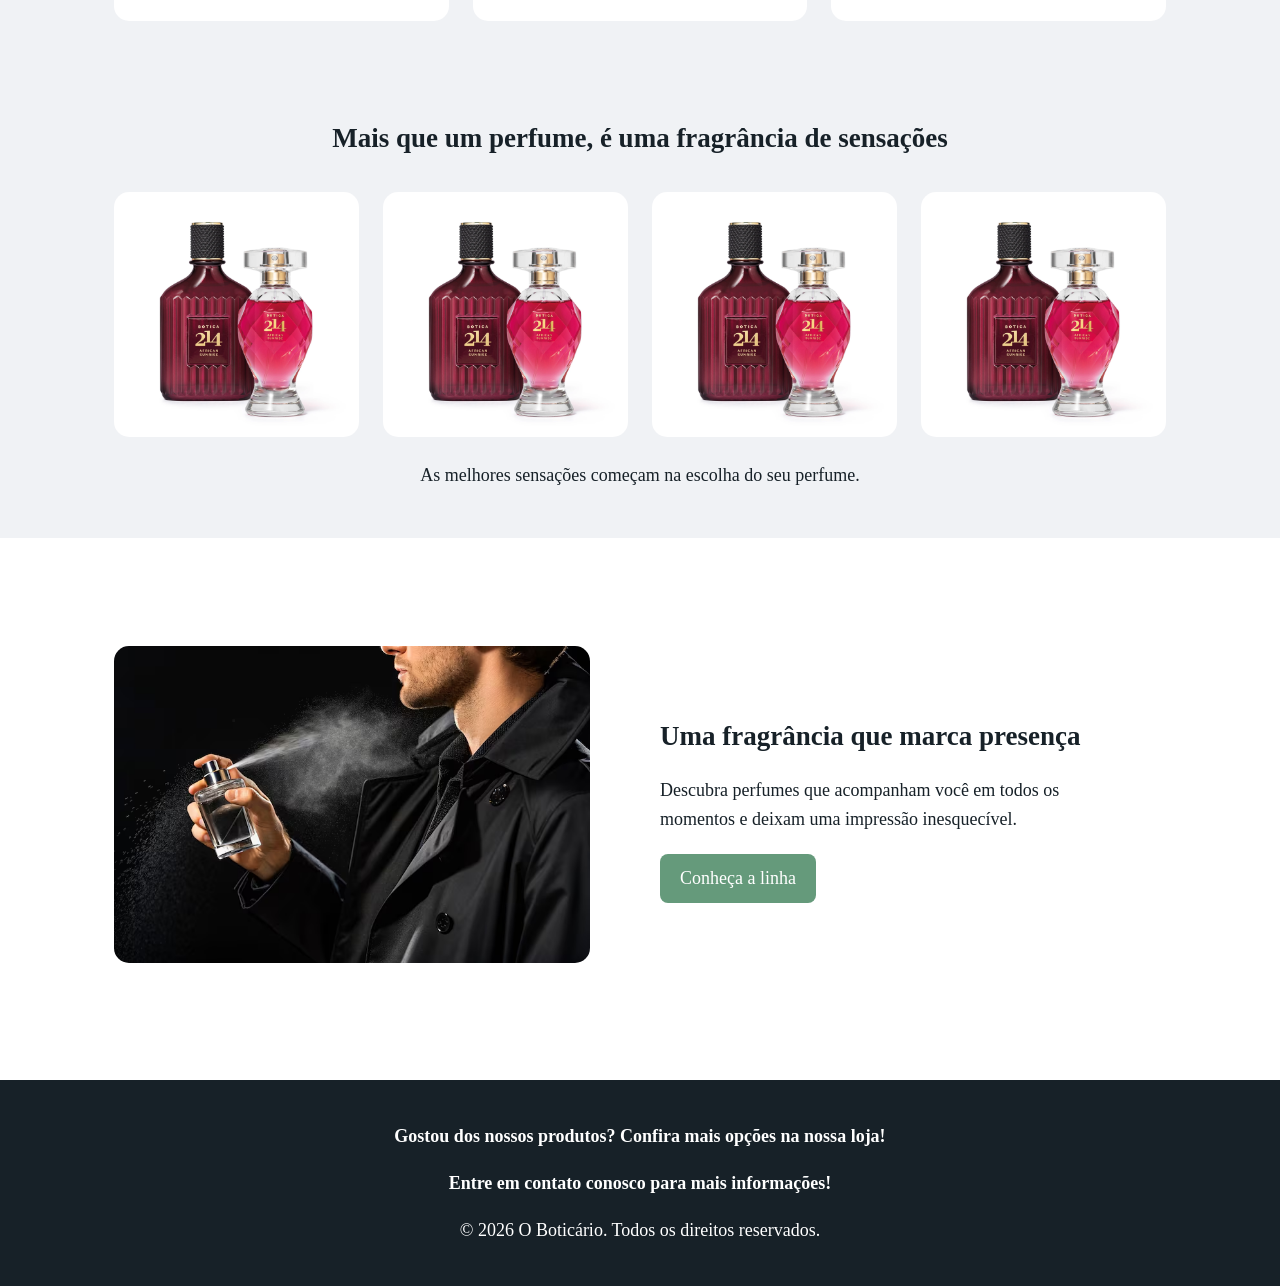
==== commit 19af8be1: "adicionei coffe" ====
--- a/index.html
+++ b/index.html
@@ -66,8 +66,8 @@
                     <a href="#" class="botao">Saiba mais</a>
                 </article>
                 <article class="card">
-                    <img src="img/produto5.jpg" alt="Perfume 5">
-                    <h3>Perfume</h3>
+                    <img src="img/COFFEE-.jpg" alt="Perfume 5">
+                    <h3>coffe</h3>
                     <p>Mais qualidade.</p>
                     <a href="#" class="botao">Saiba mais</a>
                 </article>
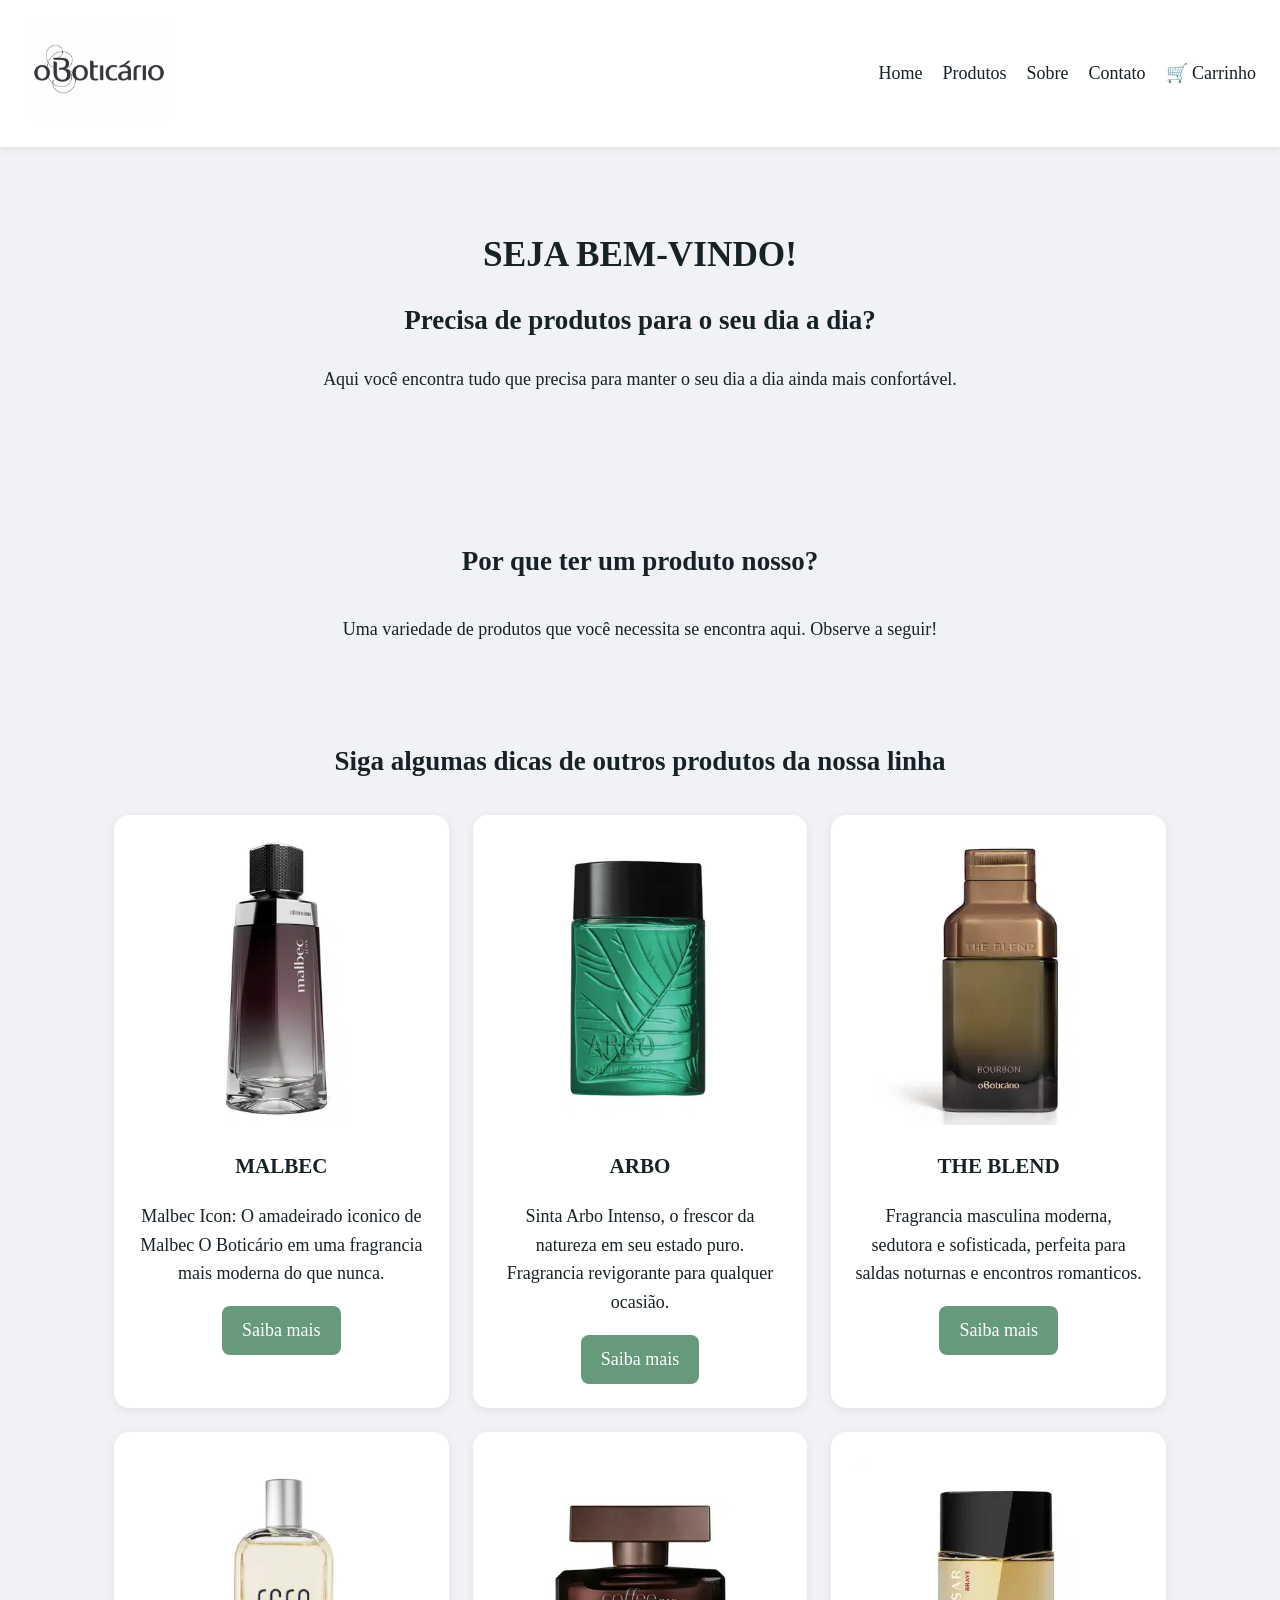
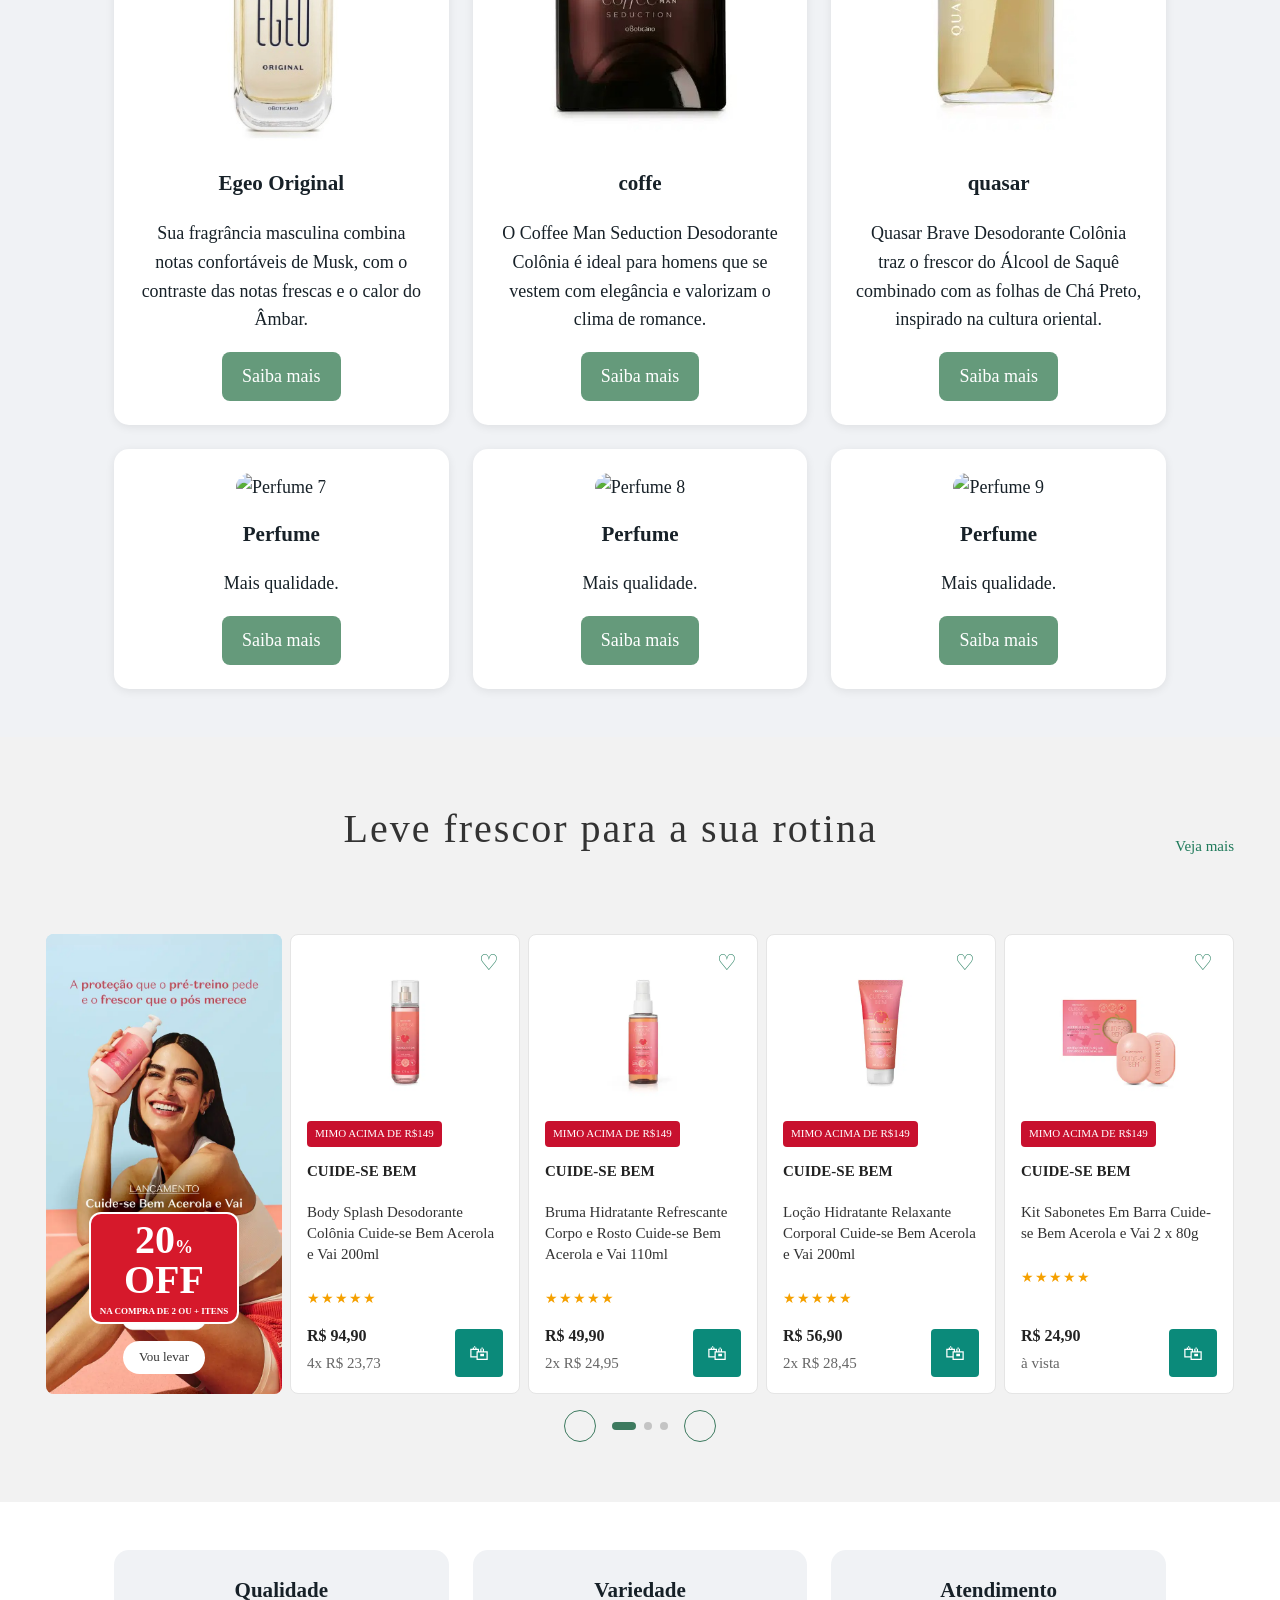
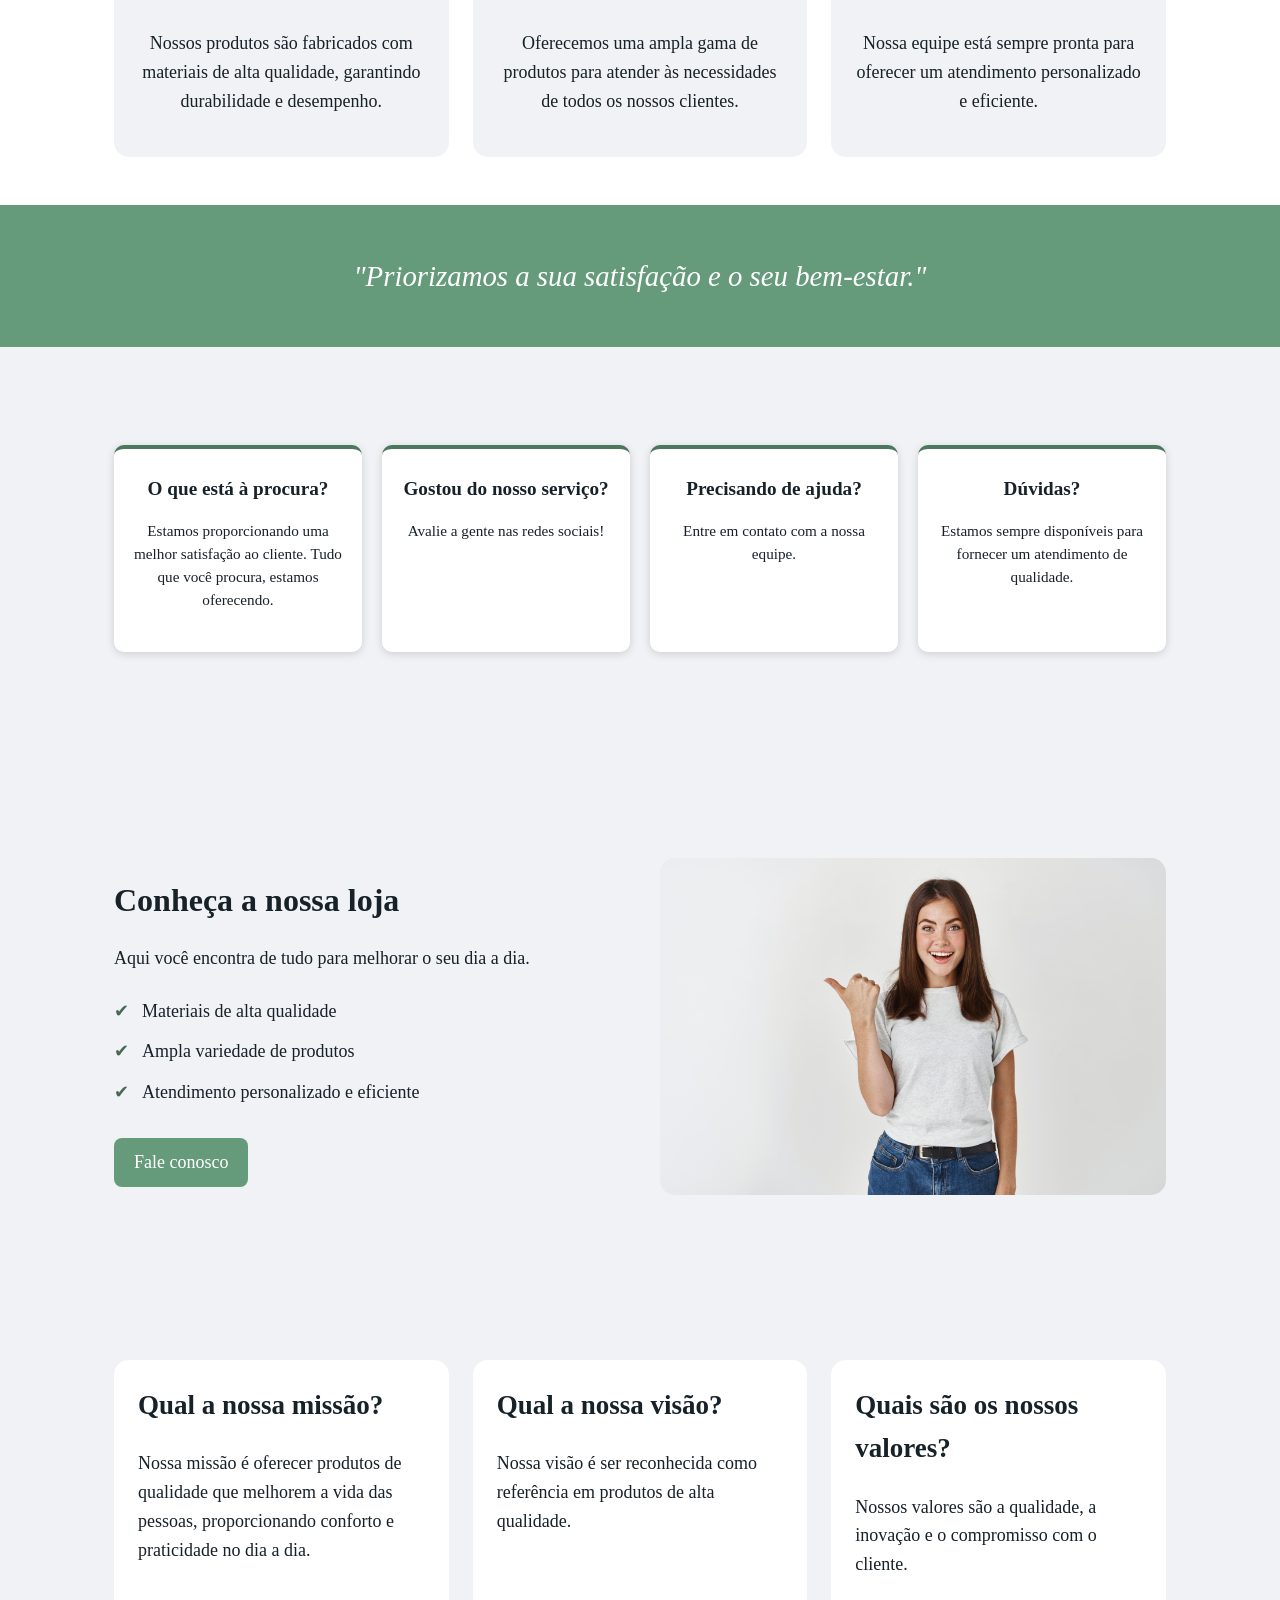
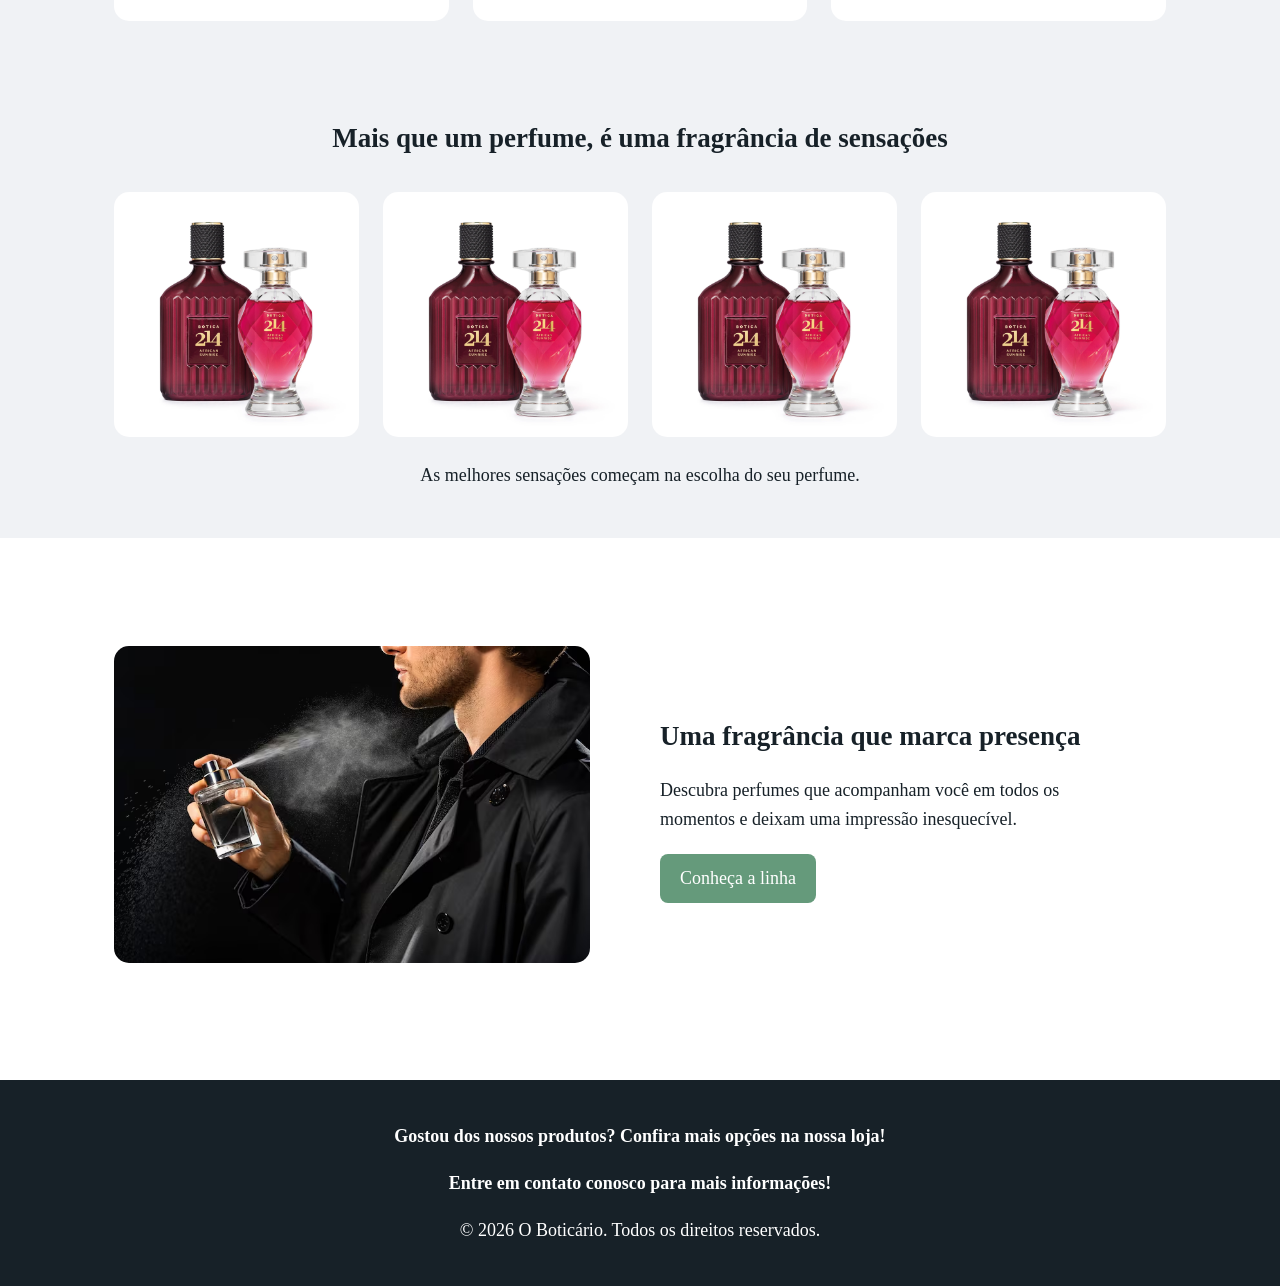
==== commit ebfc4418: "adicionei quasar" ====
--- a/index.html
+++ b/index.html
@@ -68,13 +68,13 @@
                 <article class="card">
                     <img src="img/COFFEE-.jpg" alt="Perfume 5">
                     <h3>coffe</h3>
-                    <p>Mais qualidade.</p>
-                    <a href="#" class="botao">Saiba mais</a>
-                </article>
-                <article class="card">
-                    <img src="img/produto6.jpg" alt="Perfume 6">
-                    <h3>Perfume</h3>
-                    <p>Mais qualidade.</p>
+                    <p>O Coffee Man Seduction Desodorante Colônia é ideal para homens que se vestem com elegância e valorizam o clima de romance.</p>
+                    <a href="#" class="botao">Saiba mais</a>
+                </article>
+                <article class="card">
+                    <img src="img/-quasar-brave.jpg" alt="Perfume 6">
+                    <h3>quasar</h3>
+                    <p>Quasar Brave Desodorante Colônia  traz o frescor do Álcool de Saquê combinado com as folhas de Chá Preto, inspirado na cultura oriental.</p>
                     <a href="#" class="botao">Saiba mais</a>
                 </article>
                 <article class="card">
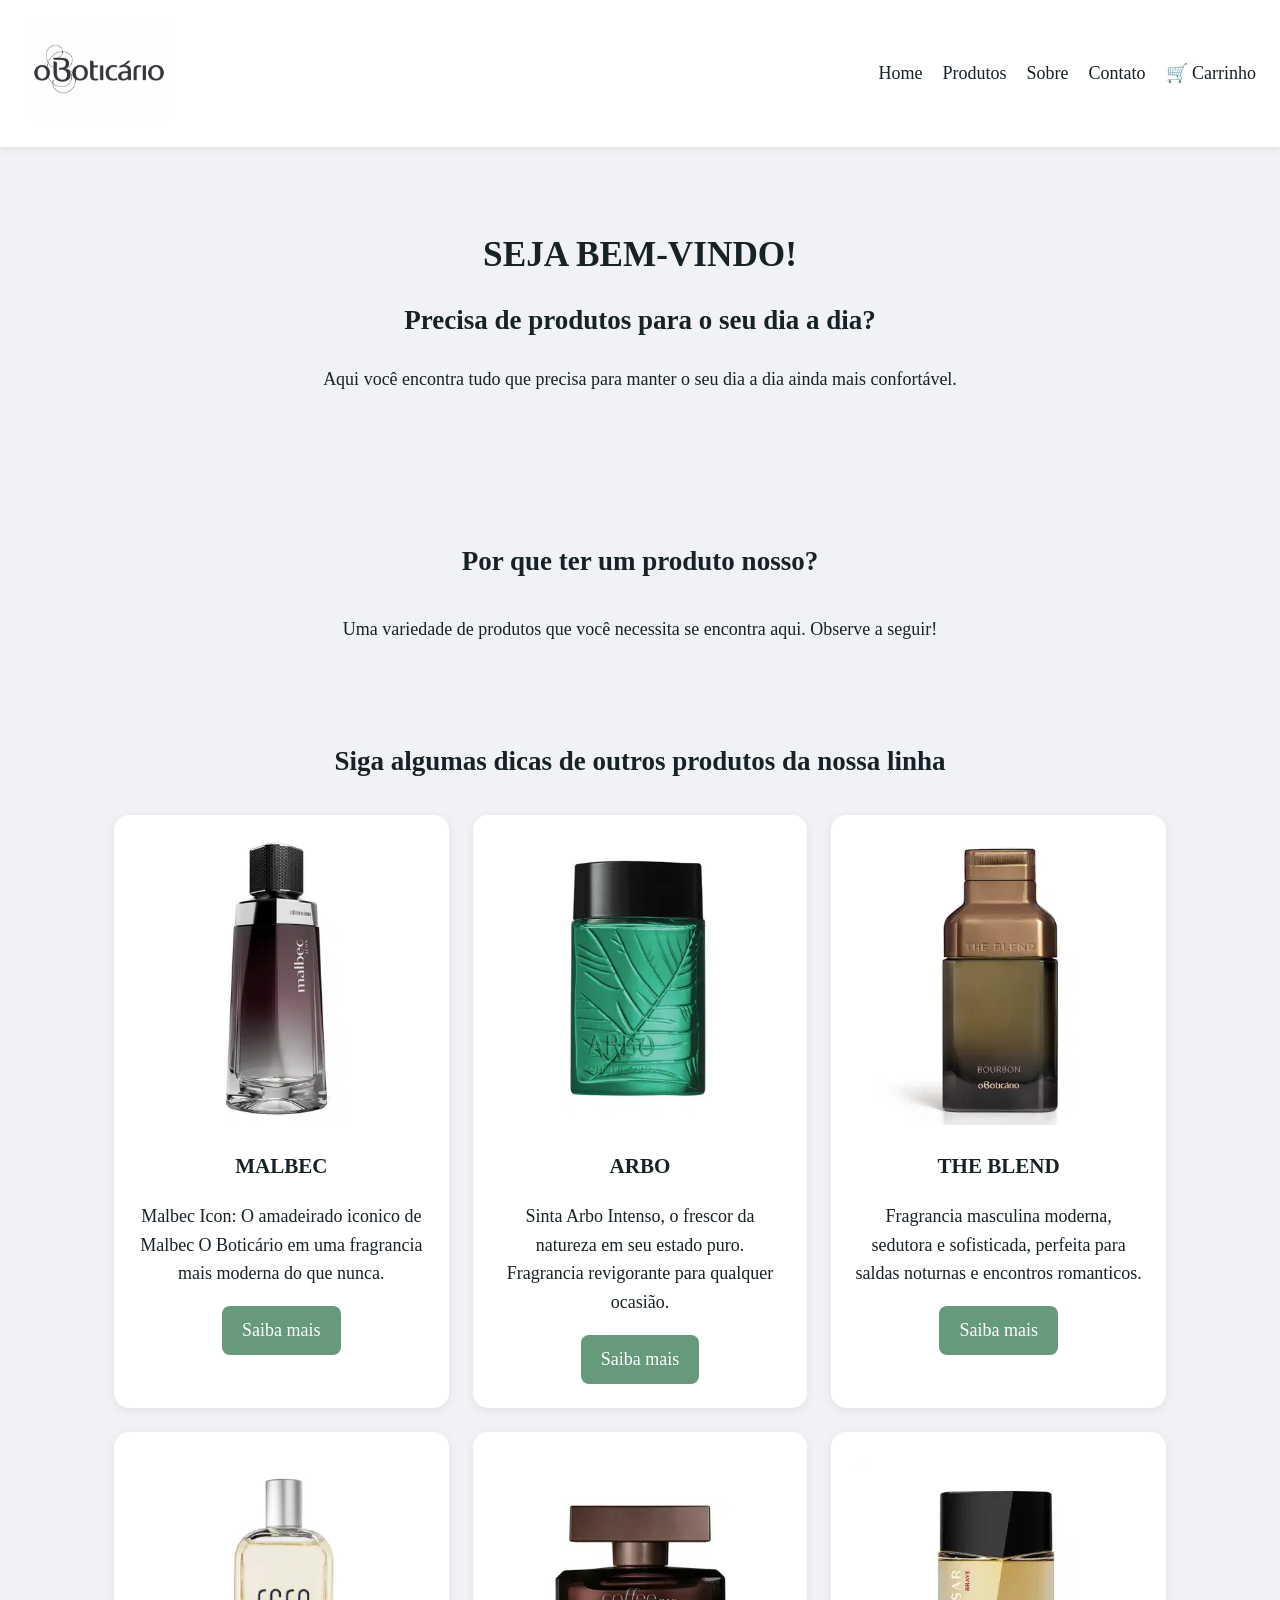
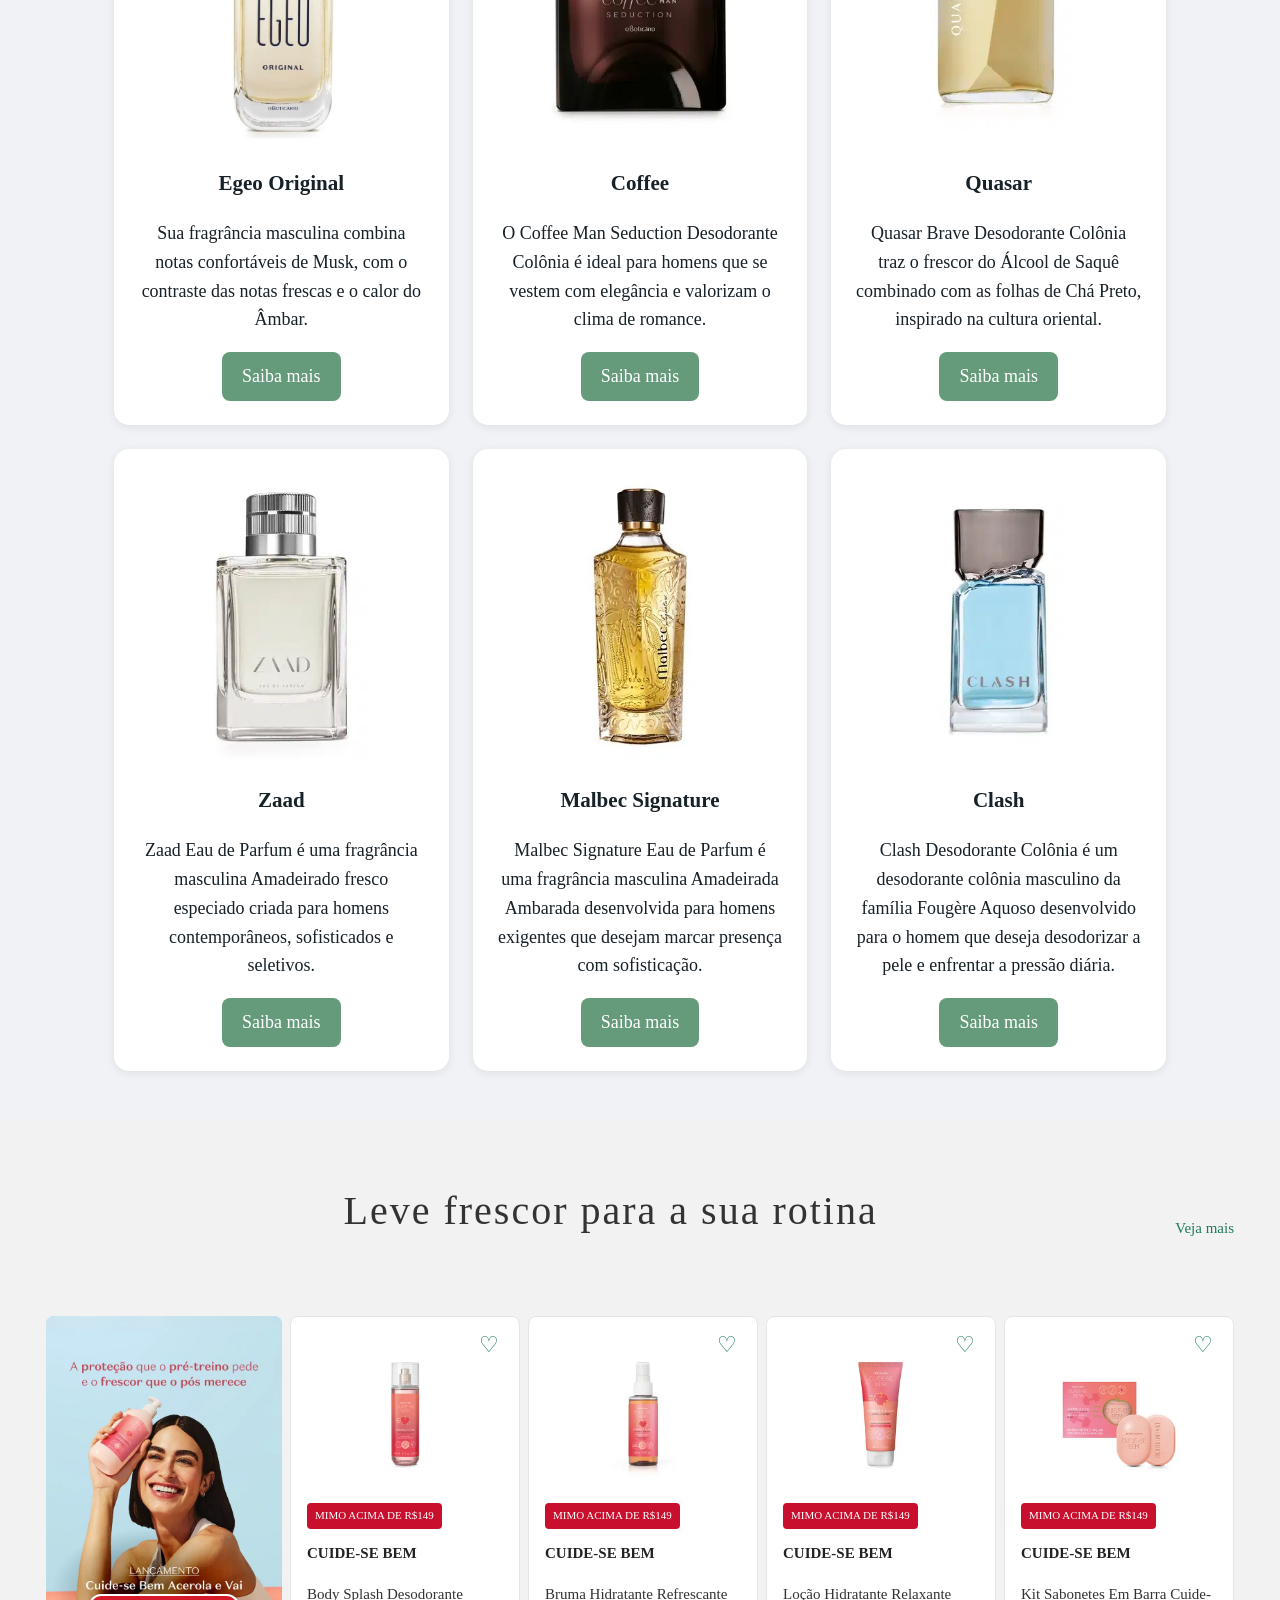
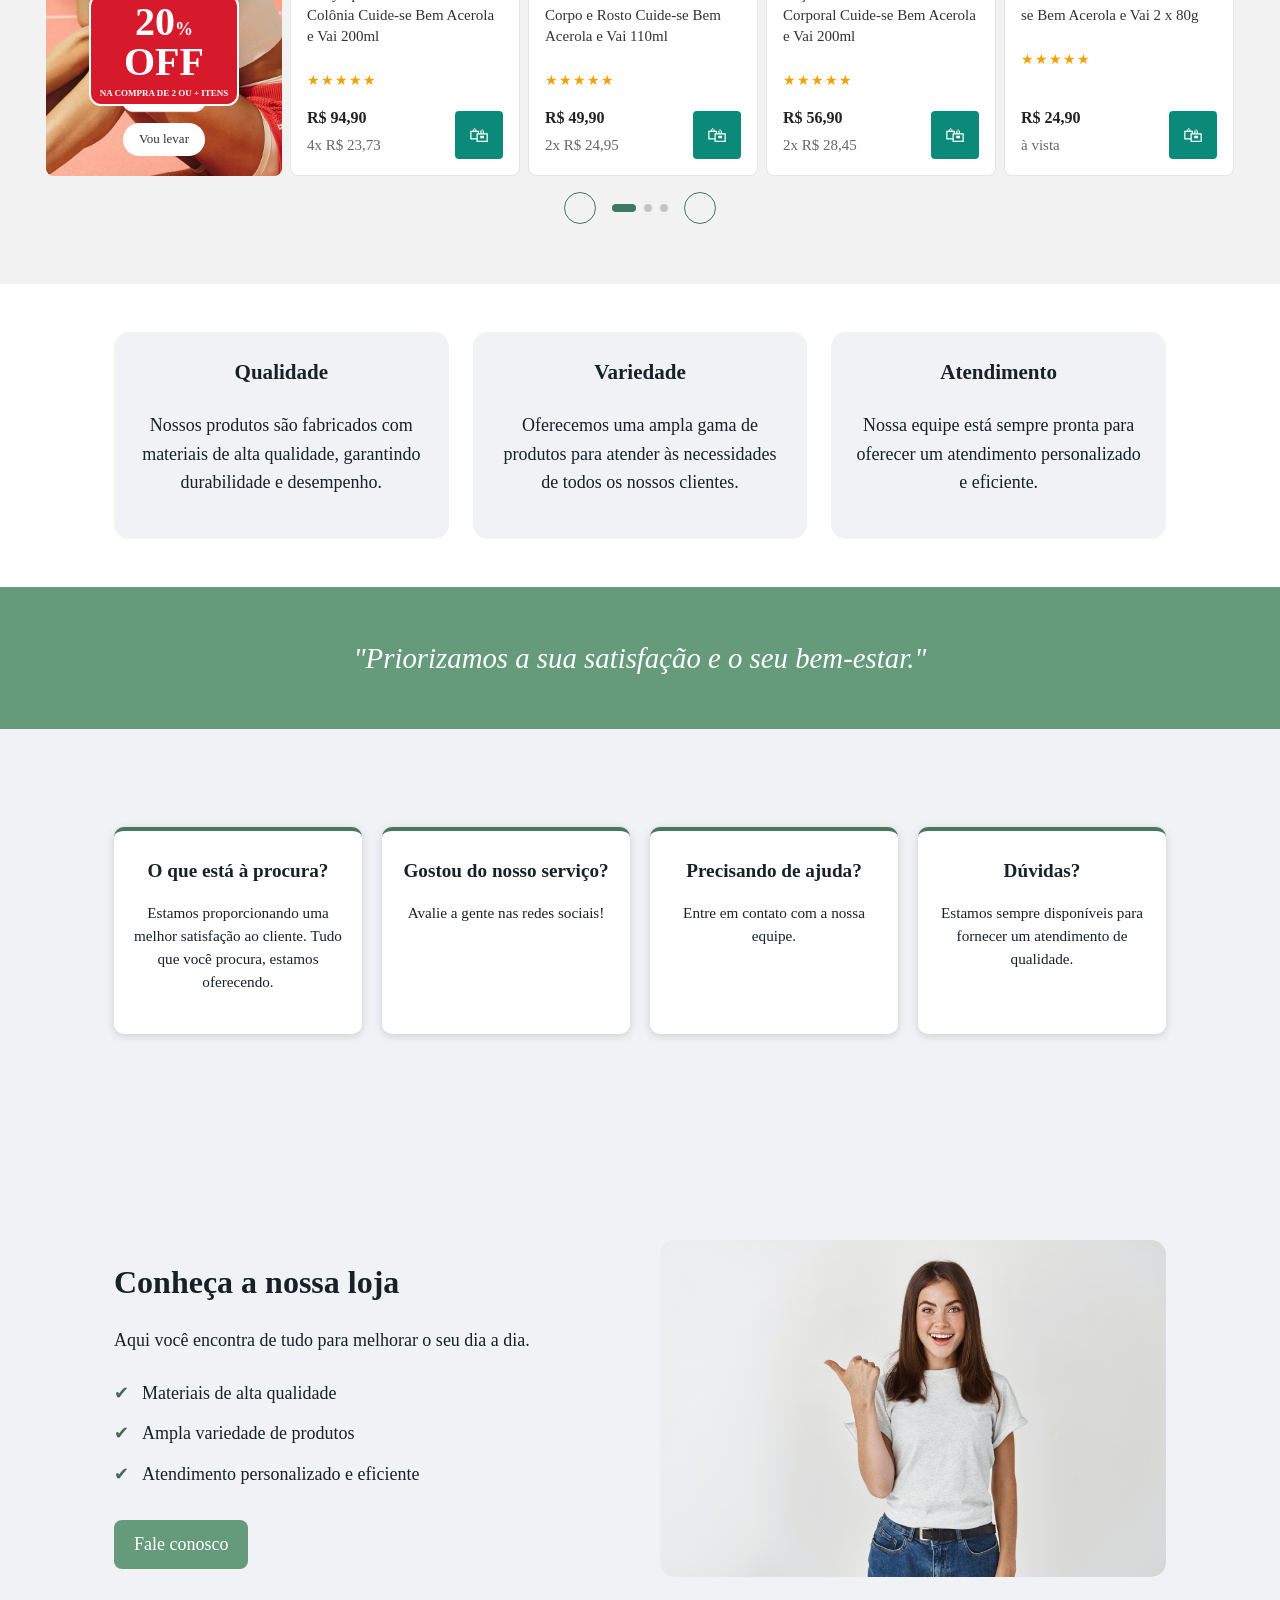
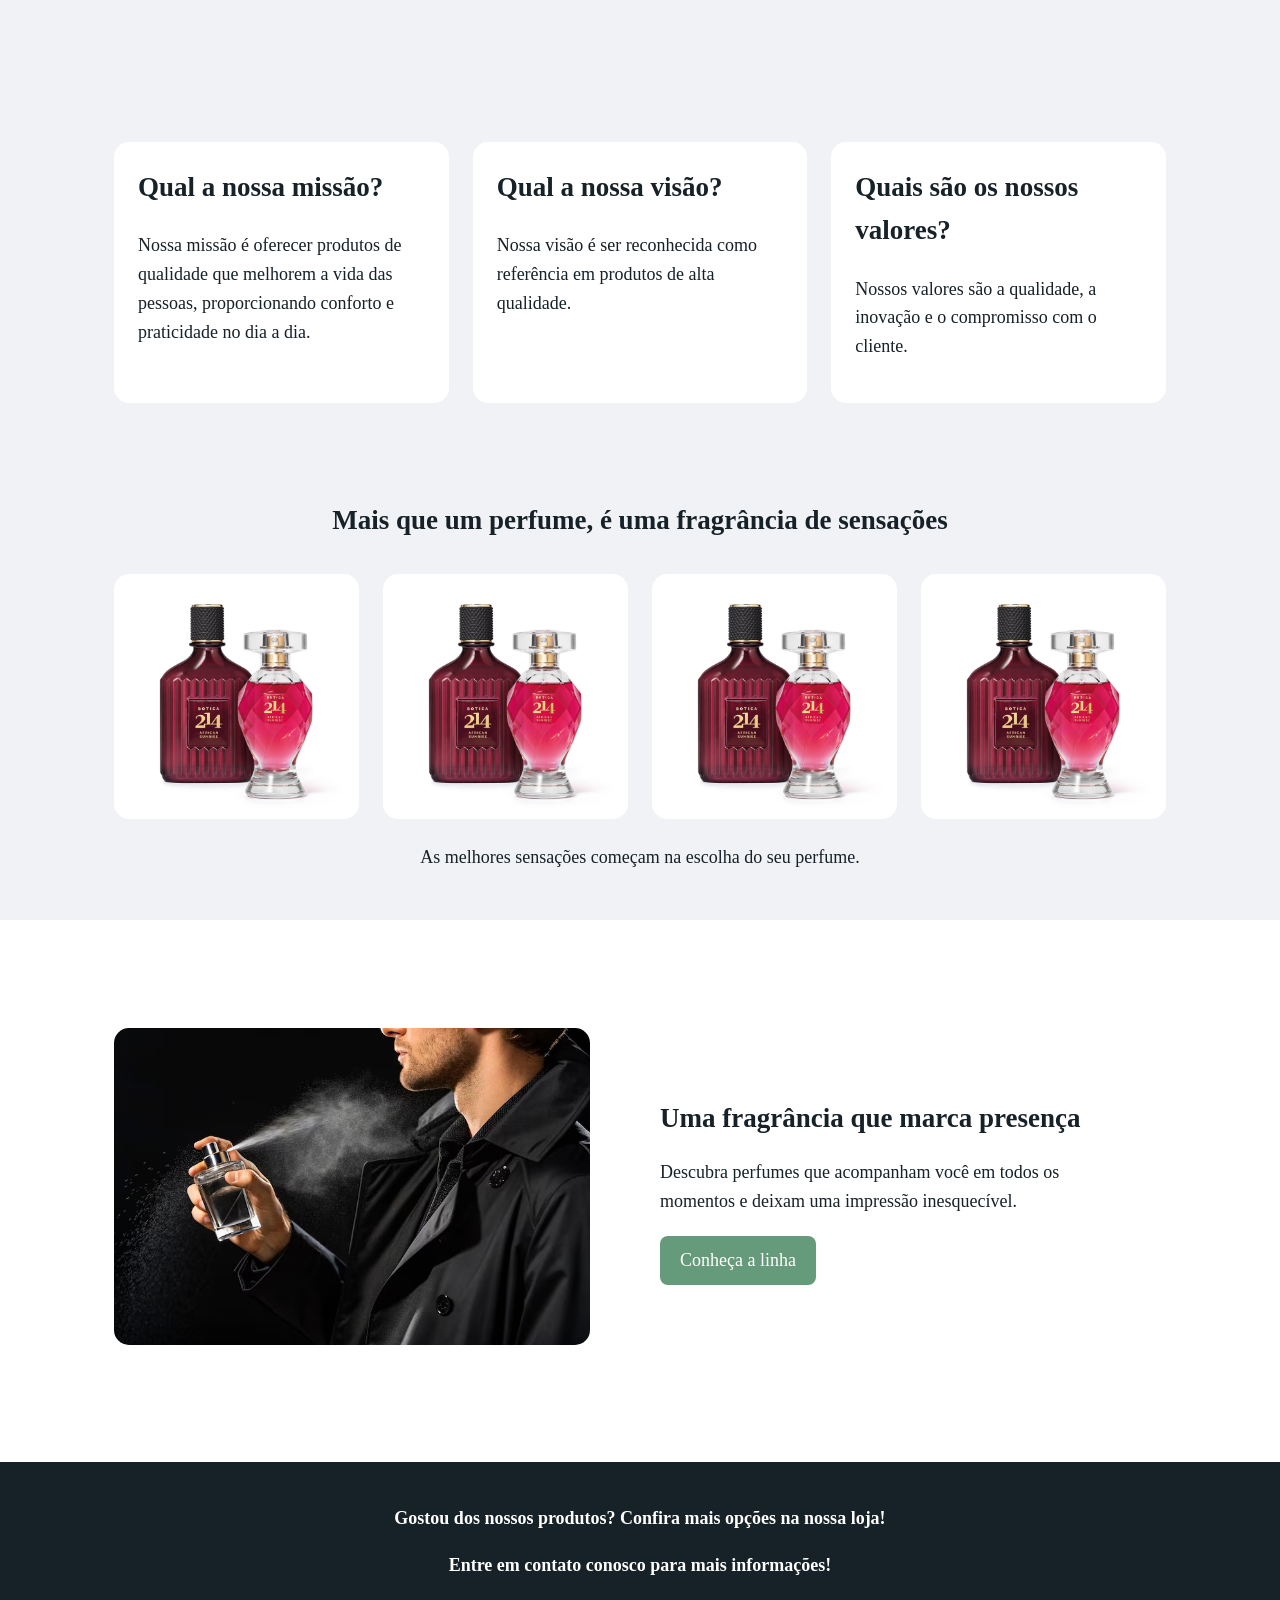
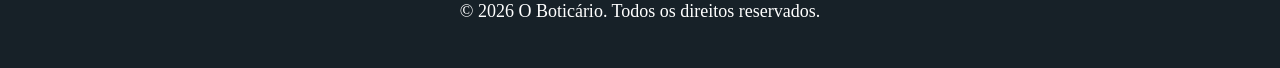
==== commit 3feb2a0b: "adicionei perfumes" ====
--- a/index.html
+++ b/index.html
@@ -67,32 +67,32 @@
                 </article>
                 <article class="card">
                     <img src="img/COFFEE-.jpg" alt="Perfume 5">
-                    <h3>coffe</h3>
+                    <h3>Coffee</h3>
                     <p>O Coffee Man Seduction Desodorante Colônia é ideal para homens que se vestem com elegância e valorizam o clima de romance.</p>
                     <a href="#" class="botao">Saiba mais</a>
                 </article>
                 <article class="card">
                     <img src="img/-quasar-brave.jpg" alt="Perfume 6">
-                    <h3>quasar</h3>
+                    <h3>Quasar</h3>
                     <p>Quasar Brave Desodorante Colônia  traz o frescor do Álcool de Saquê combinado com as folhas de Chá Preto, inspirado na cultura oriental.</p>
                     <a href="#" class="botao">Saiba mais</a>
                 </article>
                 <article class="card">
-                    <img src="img/produto7.jpg" alt="Perfume 7">
-                    <h3>Perfume</h3>
-                    <p>Mais qualidade.</p>
-                    <a href="#" class="botao">Saiba mais</a>
-                </article>
-                <article class="card">
-                    <img src="img/produto8.jpg" alt="Perfume 8">
-                    <h3>Perfume</h3>
-                    <p>Mais qualidade.</p>
-                    <a href="#" class="botao">Saiba mais</a>
-                </article>
-                <article class="card">
-                    <img src="img/produto9.jpg" alt="Perfume 9">
-                    <h3>Perfume</h3>
-                    <p>Mais qualidade.</p>
+                    <img src="img/ZAAD.png" alt="Perfume 7">
+                    <h3>Zaad</h3>
+                    <p>Zaad Eau de Parfum é uma fragrância masculina Amadeirado fresco especiado criada para homens contemporâneos, sofisticados e seletivos.</p>
+                    <a href="#" class="botao">Saiba mais</a>
+                </article>
+                <article class="card">
+                    <img src="img/malbec-signature.jpg" alt="Perfume 8">
+                    <h3>Malbec Signature</h3>
+                    <p>Malbec Signature Eau de Parfum é uma fragrância masculina Amadeirada Ambarada desenvolvida para homens exigentes que desejam marcar presença com sofisticação. </p>
+                    <a href="#" class="botao">Saiba mais</a>
+                </article>
+                <article class="card">
+                    <img src="img/Clash.jpg" alt="Perfume 9">
+                    <h3>Clash</h3>
+                    <p>Clash Desodorante Colônia é um desodorante colônia masculino da família Fougère Aquoso desenvolvido para o homem que deseja desodorizar a pele e enfrentar a pressão diária. </p>
                     <a href="#" class="botao">Saiba mais</a>
                 </article>
             </div>
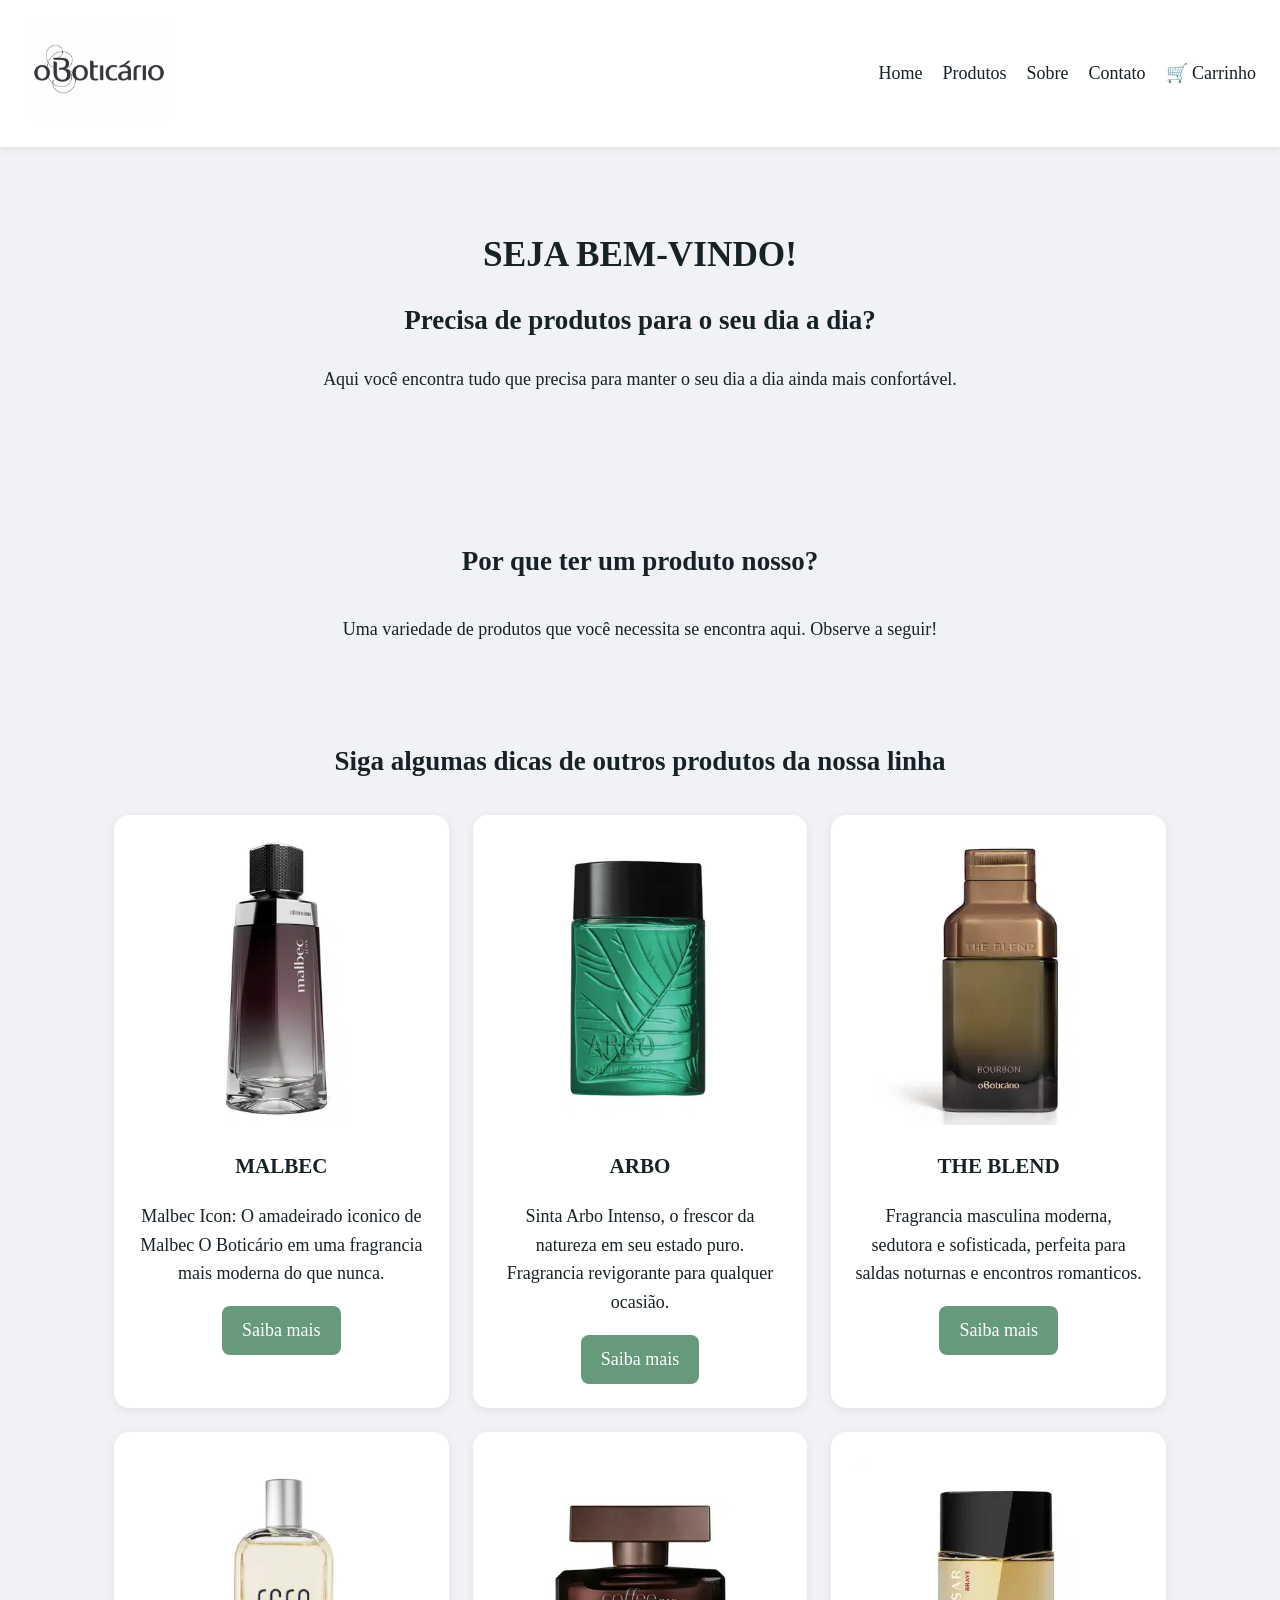
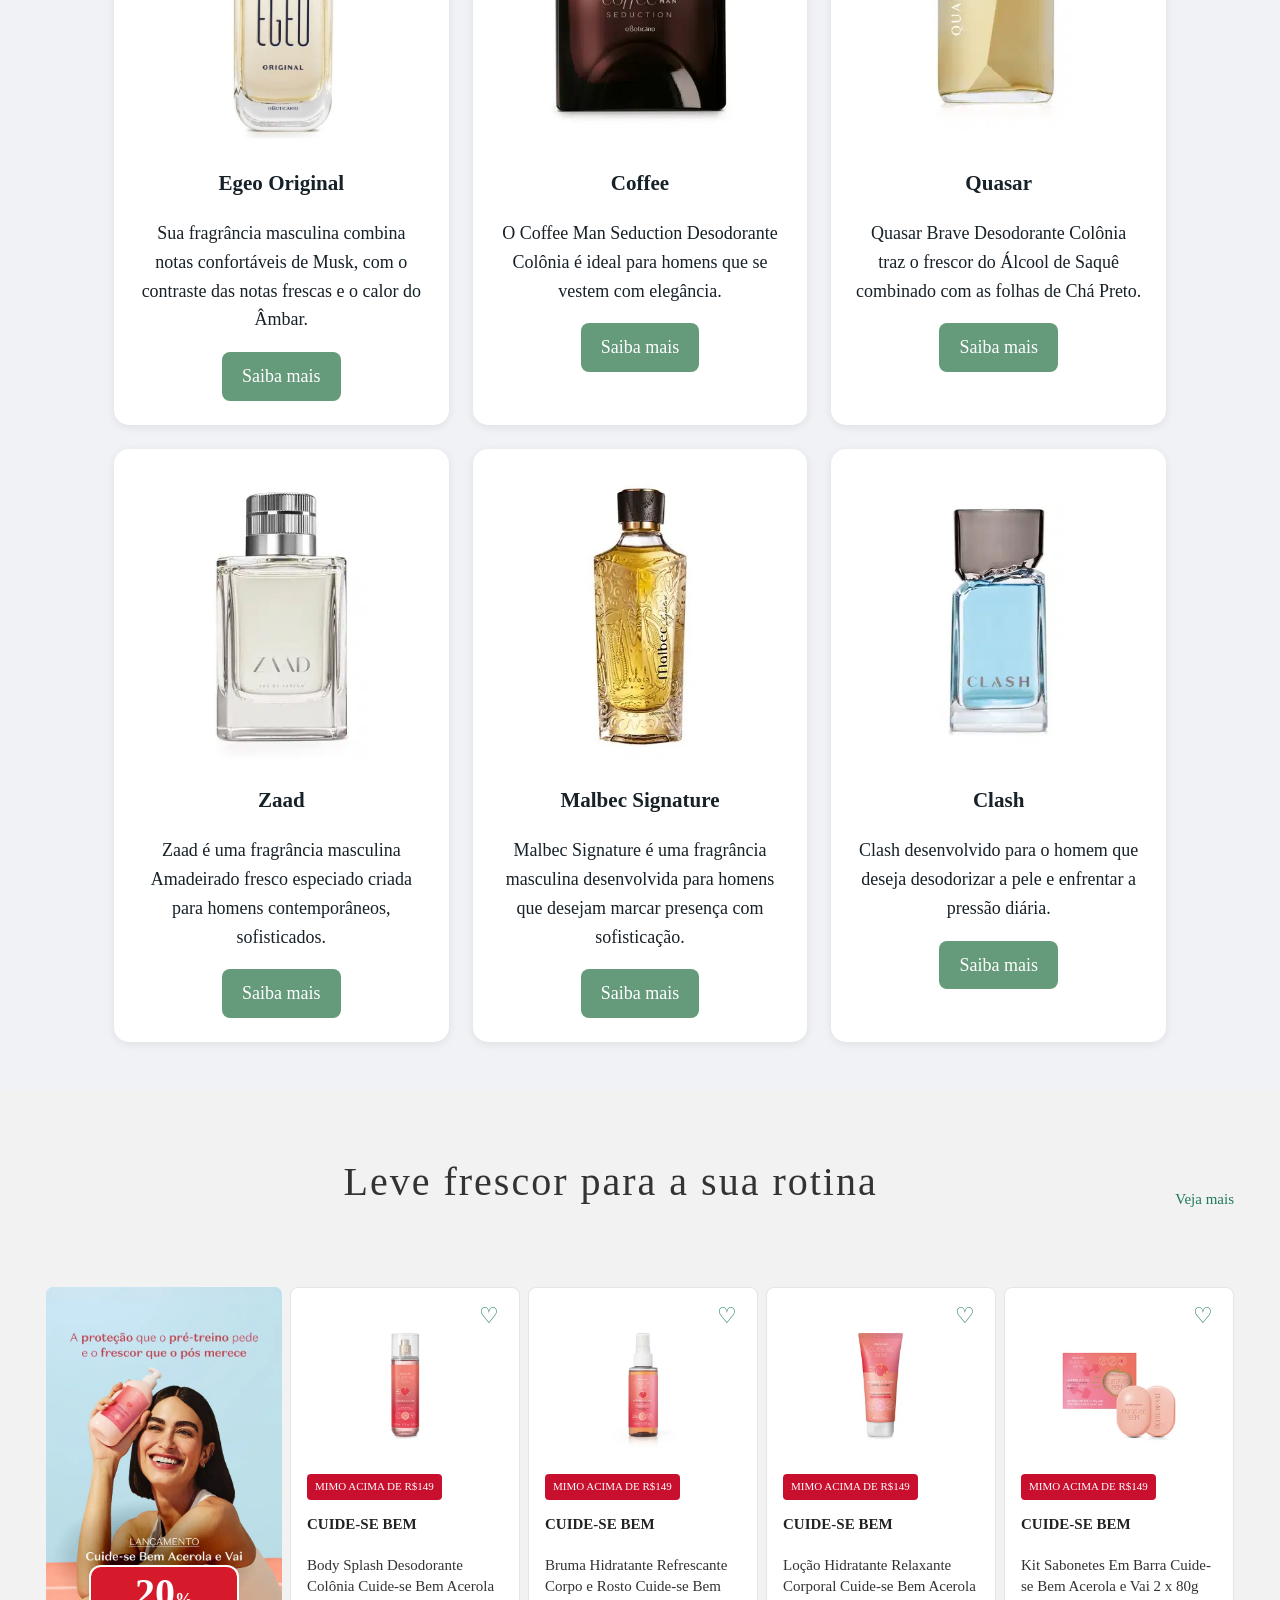
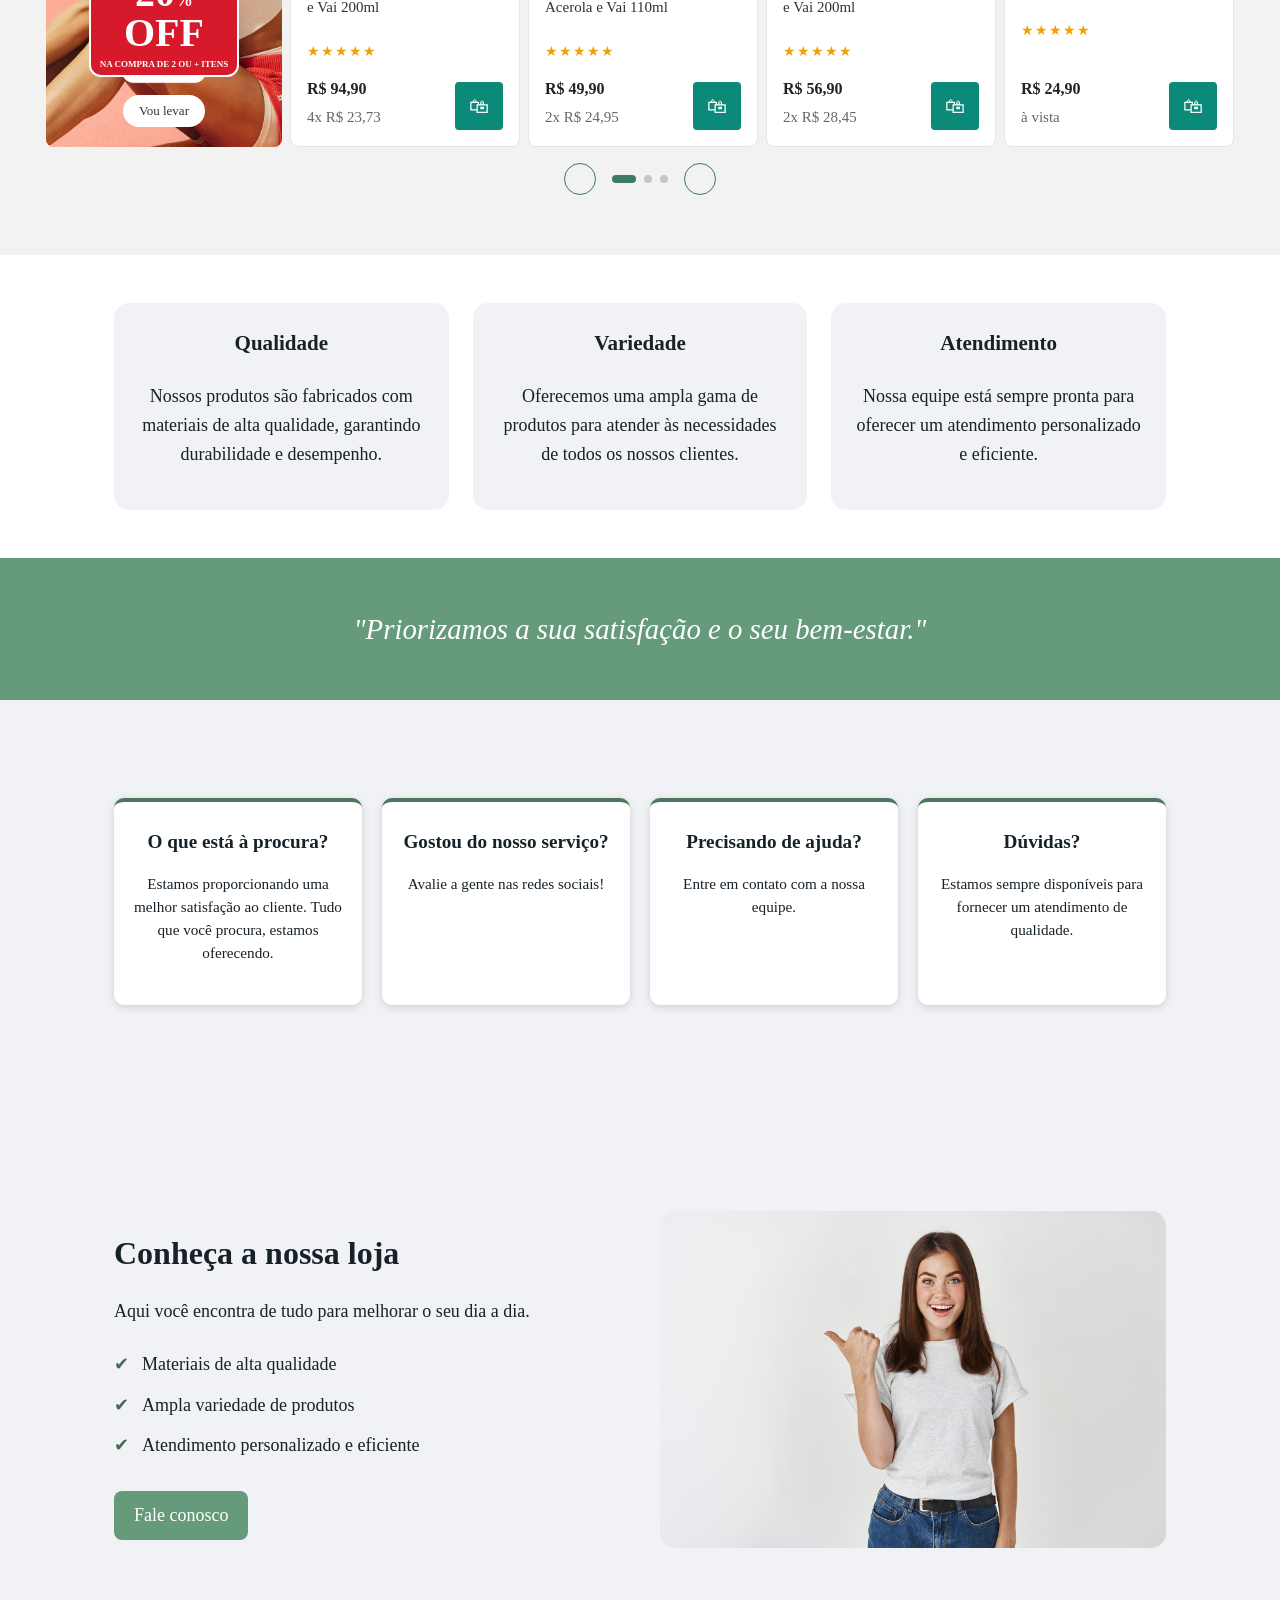
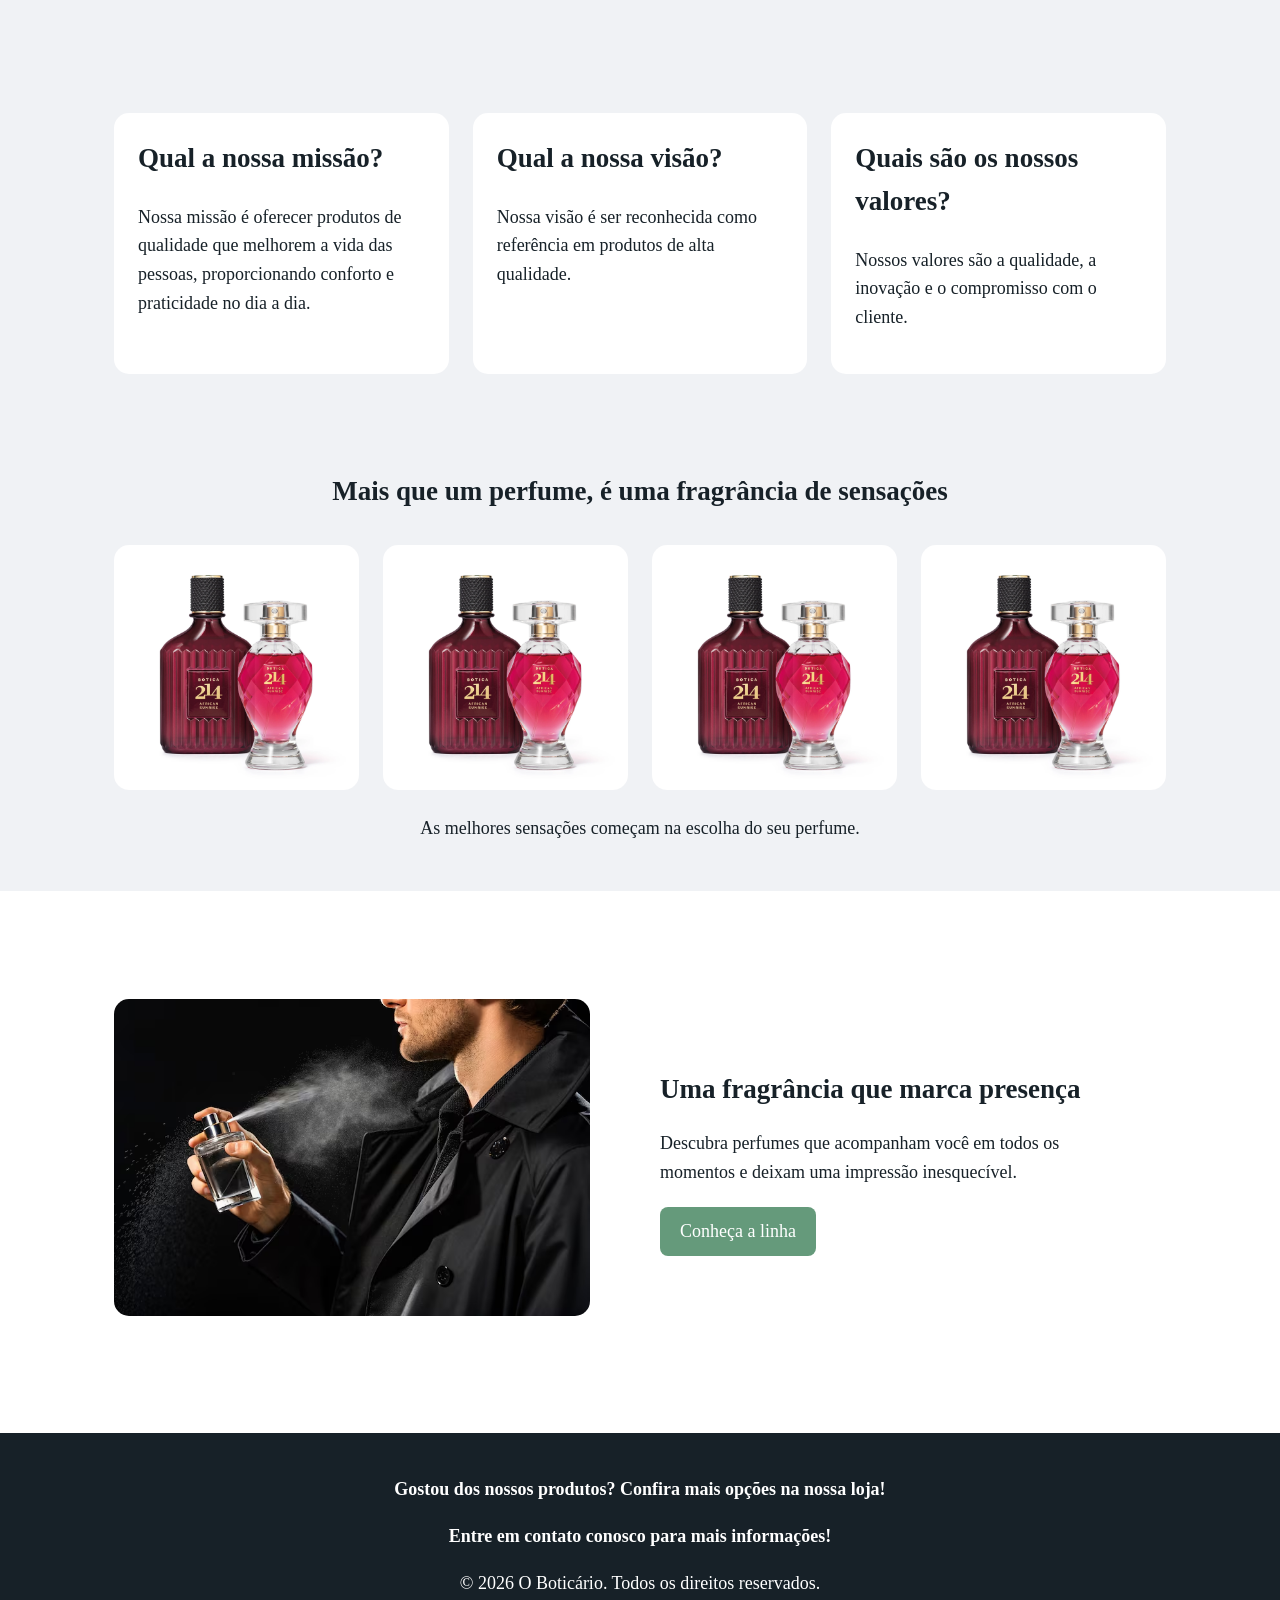
==== commit 47850a57: "texto" ====
--- a/index.html
+++ b/index.html
@@ -68,31 +68,31 @@
                 <article class="card">
                     <img src="img/COFFEE-.jpg" alt="Perfume 5">
                     <h3>Coffee</h3>
-                    <p>O Coffee Man Seduction Desodorante Colônia é ideal para homens que se vestem com elegância e valorizam o clima de romance.</p>
+                    <p>O Coffee Man Seduction Desodorante Colônia é ideal para homens que se vestem com elegância.</p>
                     <a href="#" class="botao">Saiba mais</a>
                 </article>
                 <article class="card">
                     <img src="img/-quasar-brave.jpg" alt="Perfume 6">
                     <h3>Quasar</h3>
-                    <p>Quasar Brave Desodorante Colônia  traz o frescor do Álcool de Saquê combinado com as folhas de Chá Preto, inspirado na cultura oriental.</p>
+                    <p>Quasar Brave Desodorante Colônia  traz o frescor do Álcool de Saquê combinado com as folhas de Chá Preto.</p>
                     <a href="#" class="botao">Saiba mais</a>
                 </article>
                 <article class="card">
                     <img src="img/ZAAD.png" alt="Perfume 7">
                     <h3>Zaad</h3>
-                    <p>Zaad Eau de Parfum é uma fragrância masculina Amadeirado fresco especiado criada para homens contemporâneos, sofisticados e seletivos.</p>
+                    <p>Zaad é uma fragrância masculina Amadeirado fresco especiado criada para homens contemporâneos, sofisticados.</p>
                     <a href="#" class="botao">Saiba mais</a>
                 </article>
                 <article class="card">
                     <img src="img/malbec-signature.jpg" alt="Perfume 8">
                     <h3>Malbec Signature</h3>
-                    <p>Malbec Signature Eau de Parfum é uma fragrância masculina Amadeirada Ambarada desenvolvida para homens exigentes que desejam marcar presença com sofisticação. </p>
+                    <p>Malbec Signature é uma fragrância masculina desenvolvida para homens que desejam marcar presença com sofisticação. </p>
                     <a href="#" class="botao">Saiba mais</a>
                 </article>
                 <article class="card">
                     <img src="img/Clash.jpg" alt="Perfume 9">
                     <h3>Clash</h3>
-                    <p>Clash Desodorante Colônia é um desodorante colônia masculino da família Fougère Aquoso desenvolvido para o homem que deseja desodorizar a pele e enfrentar a pressão diária. </p>
+                    <p>Clash desenvolvido para o homem que deseja desodorizar a pele e enfrentar a pressão diária. </p>
                     <a href="#" class="botao">Saiba mais</a>
                 </article>
             </div>
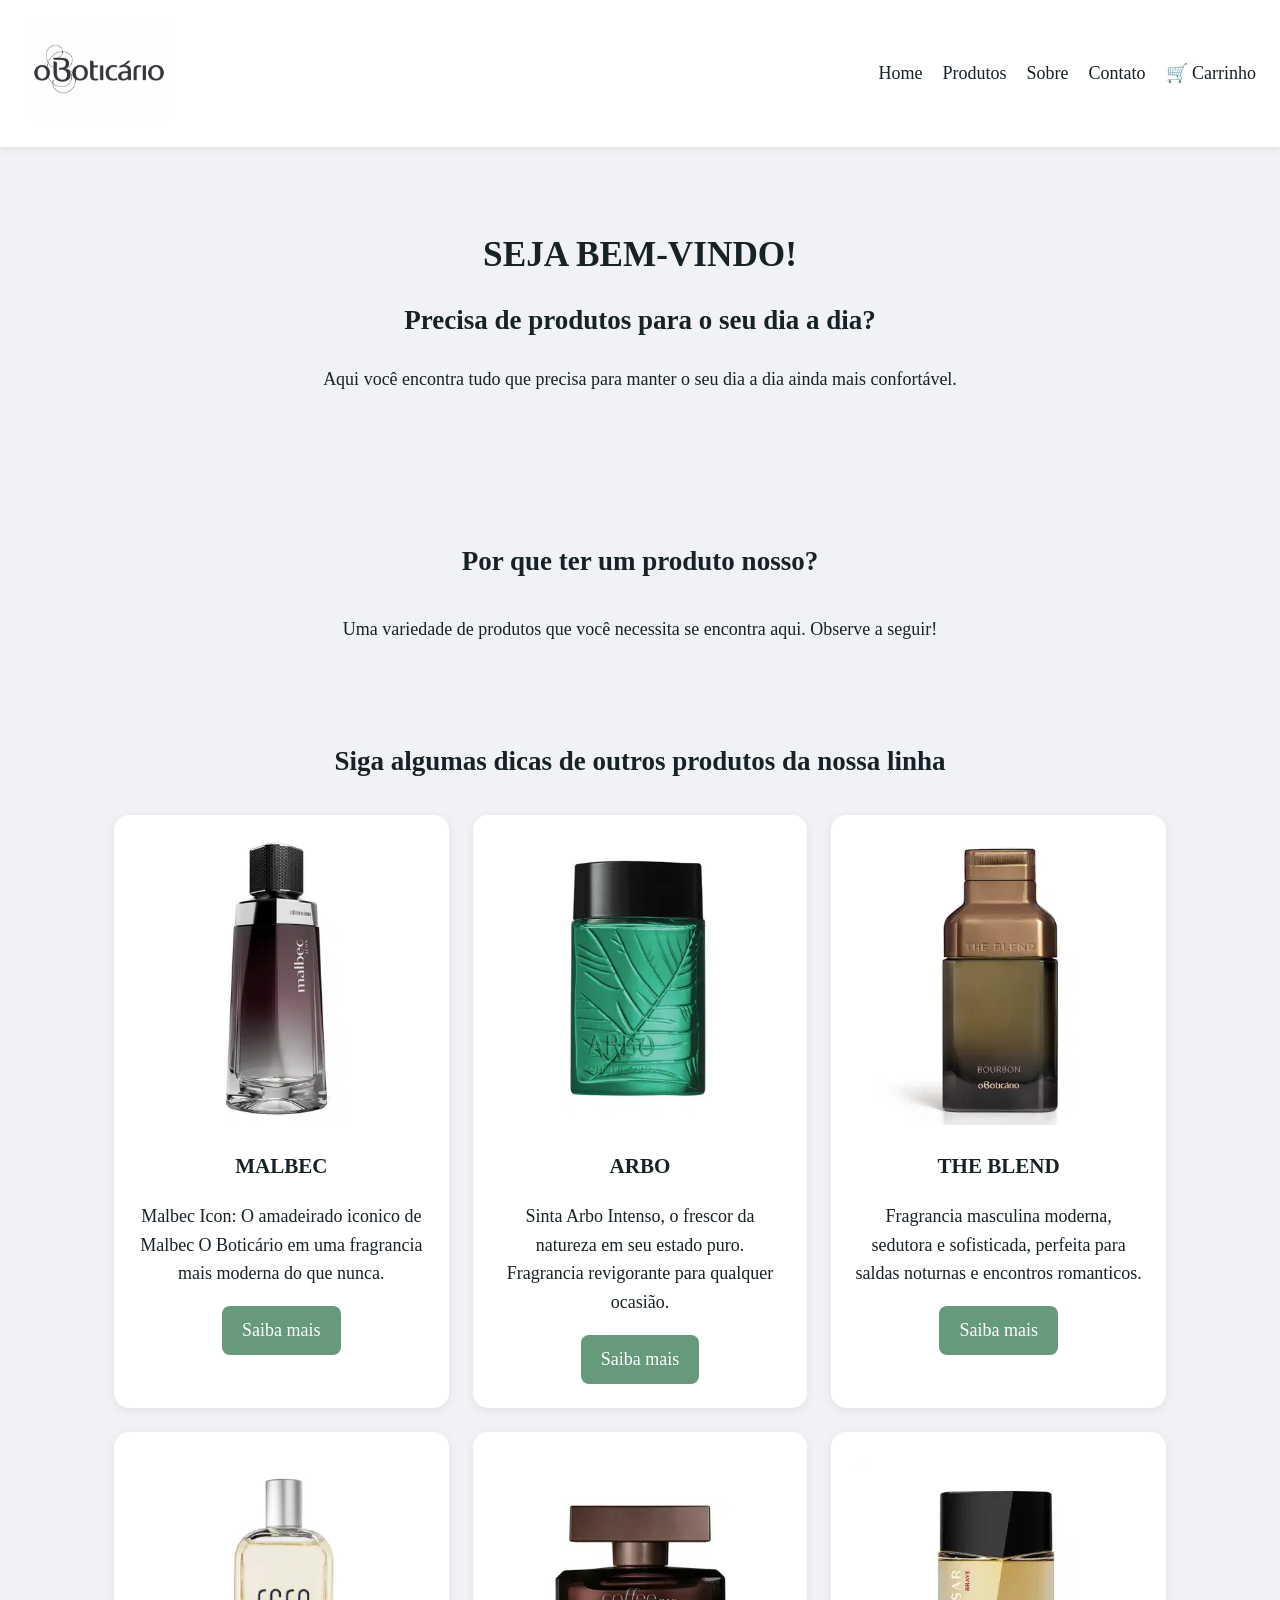
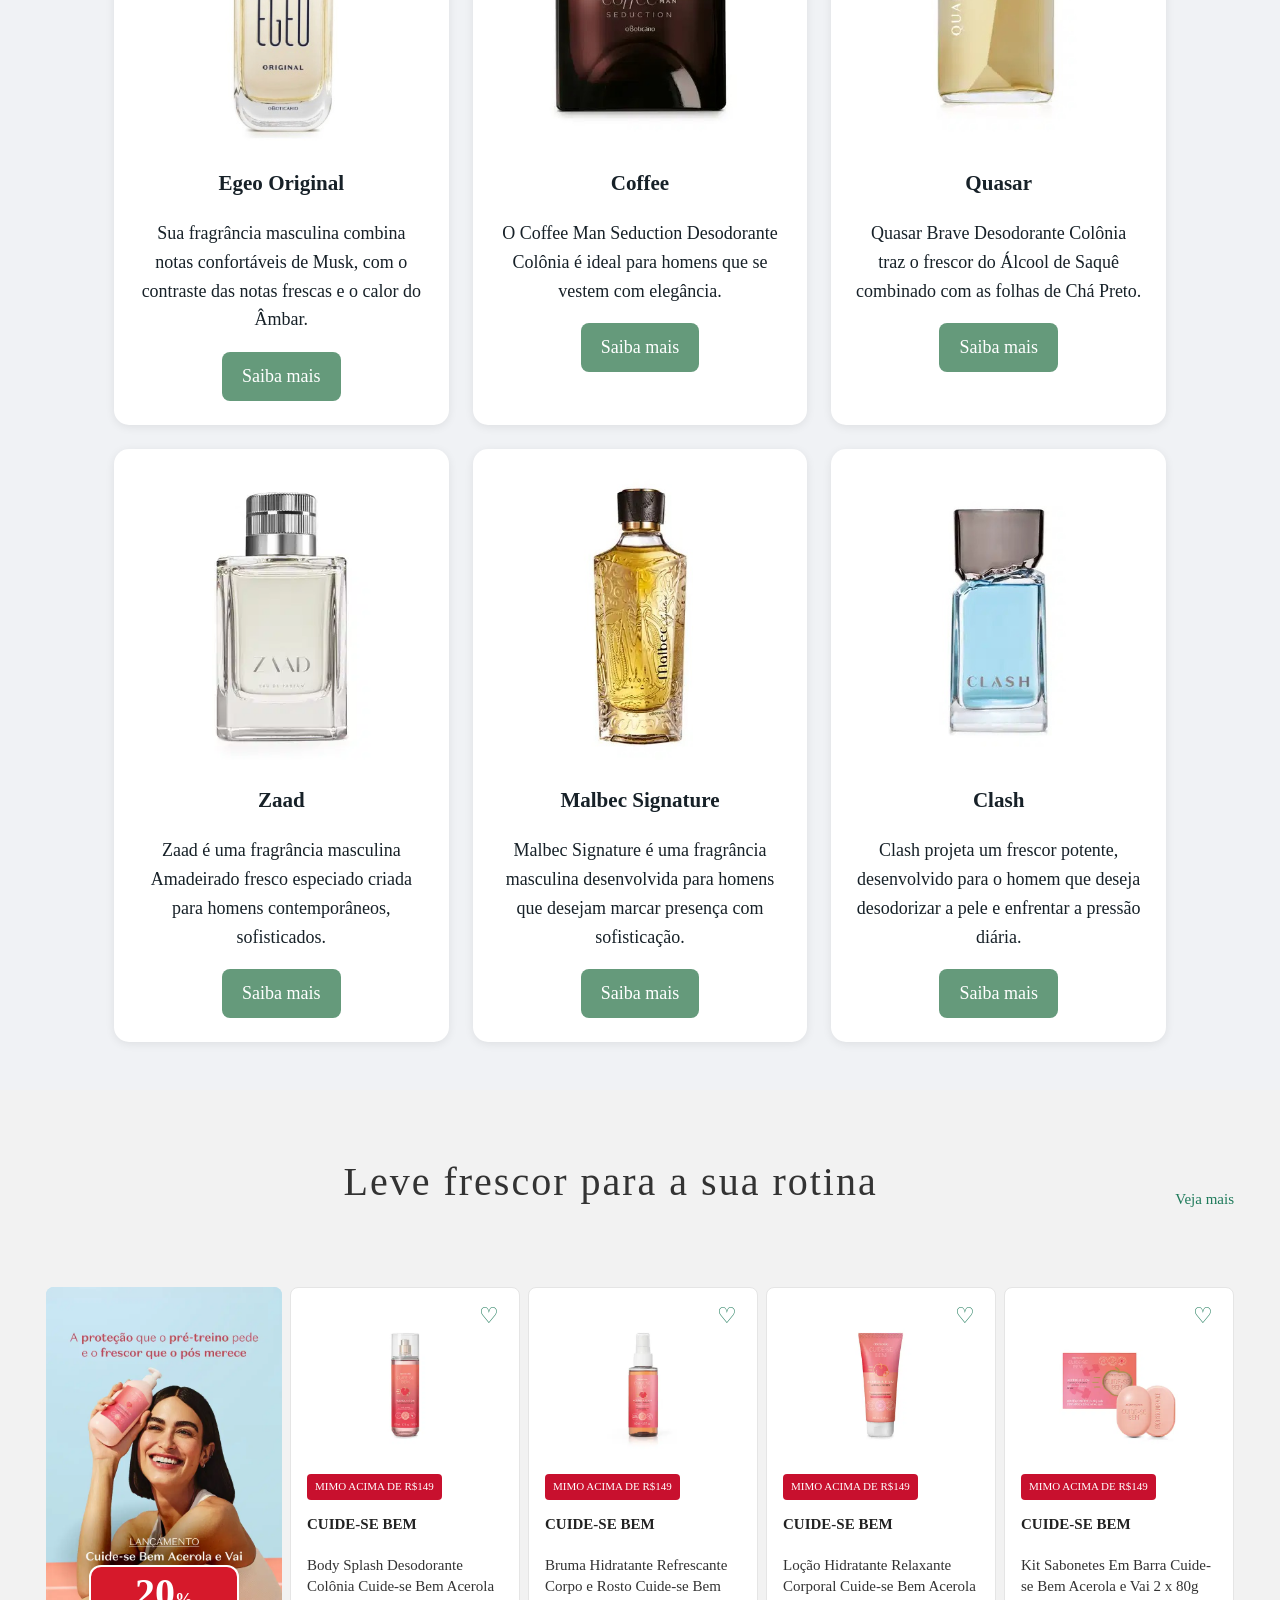
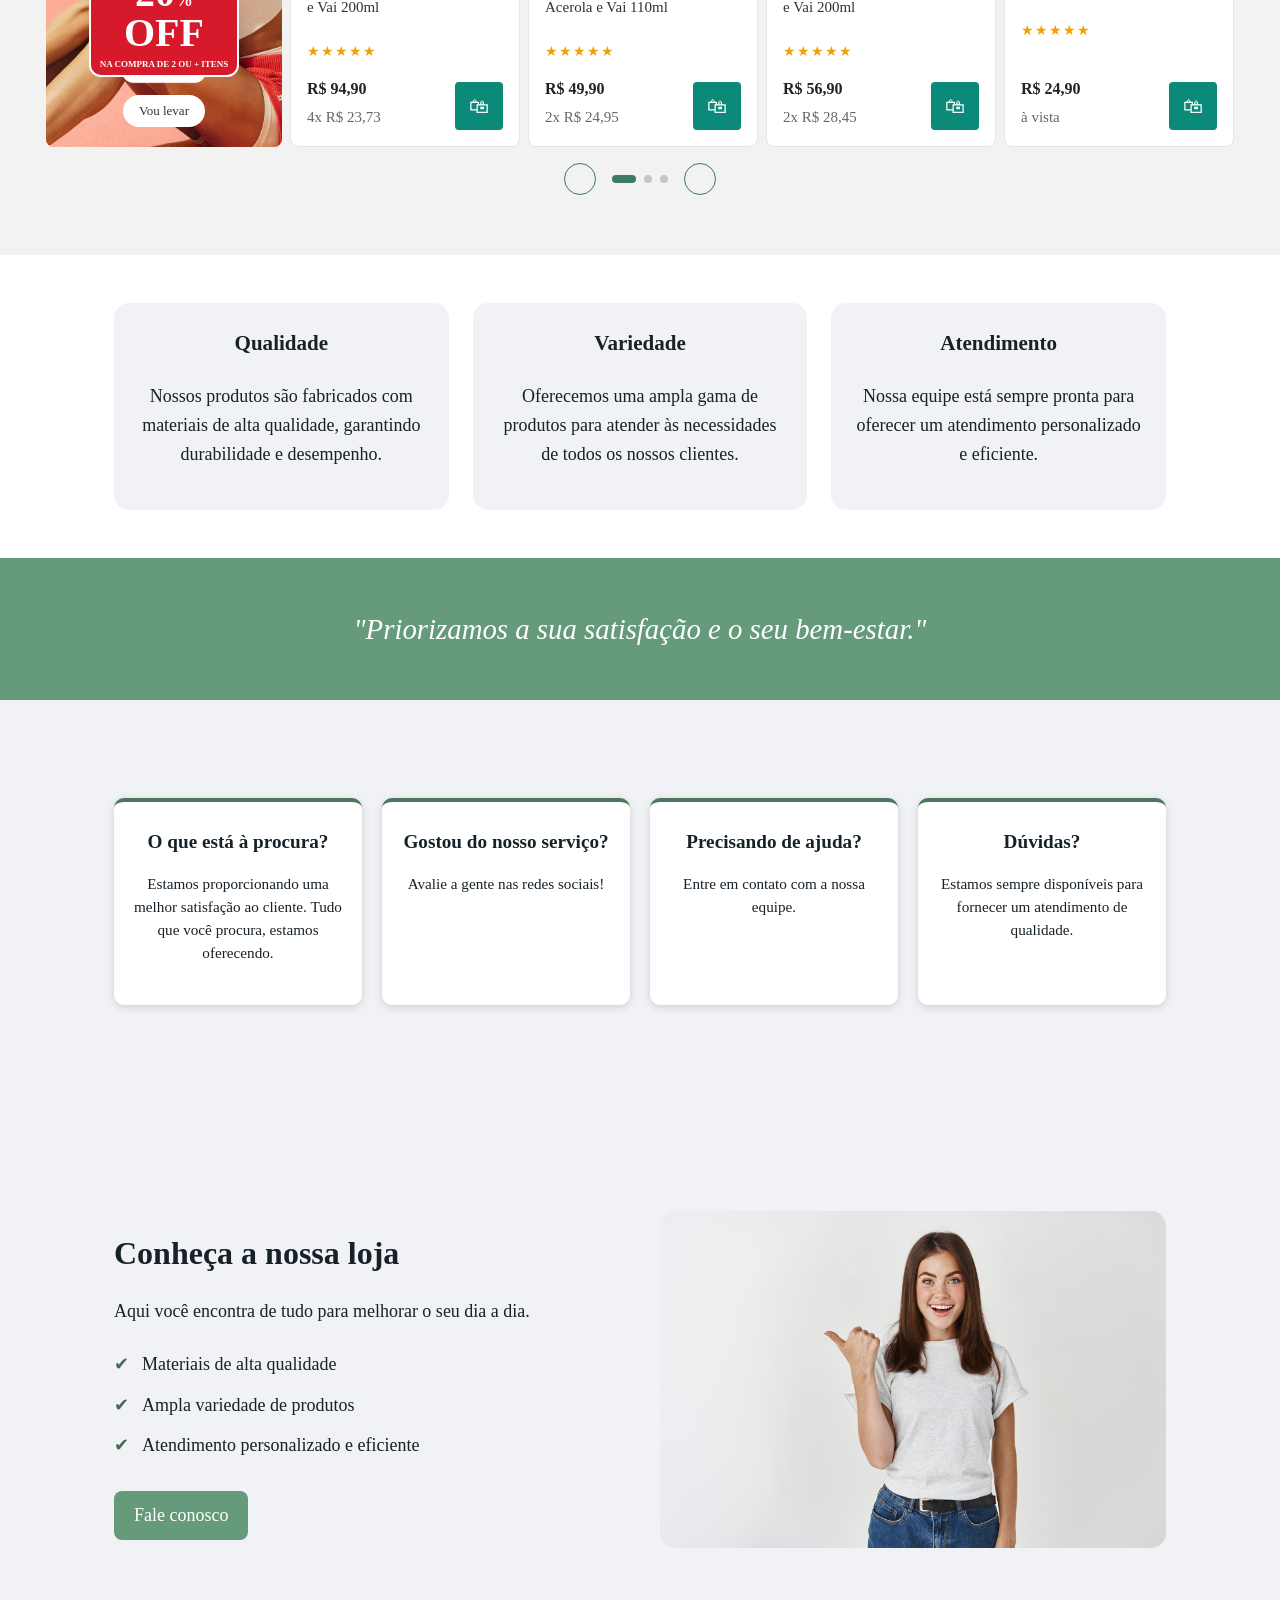
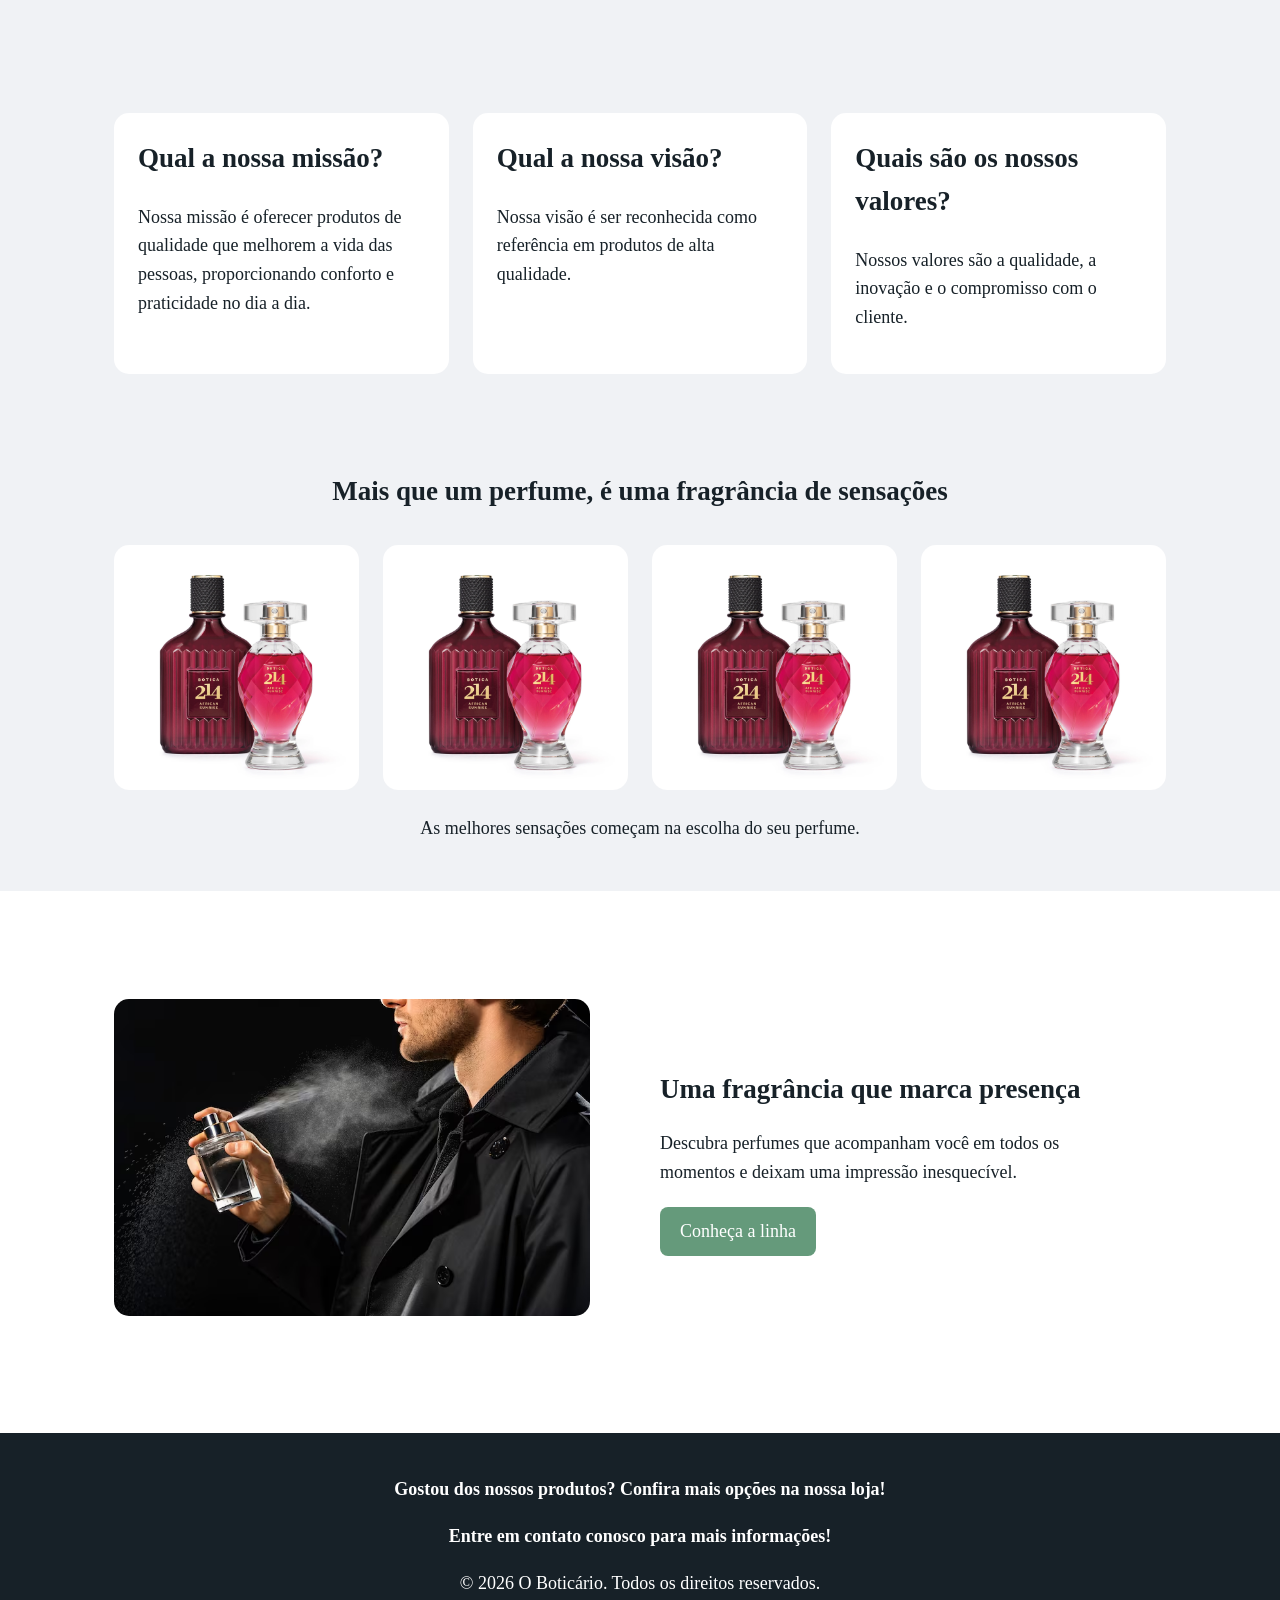
==== commit 889c1bc8: "texto clash" ====
--- a/index.html
+++ b/index.html
@@ -92,7 +92,7 @@
                 <article class="card">
                     <img src="img/Clash.jpg" alt="Perfume 9">
                     <h3>Clash</h3>
-                    <p>Clash desenvolvido para o homem que deseja desodorizar a pele e enfrentar a pressão diária. </p>
+                    <p>Clash projeta um frescor potente, desenvolvido para o homem que deseja desodorizar a pele e enfrentar a pressão diária.</p>
                     <a href="#" class="botao">Saiba mais</a>
                 </article>
             </div>
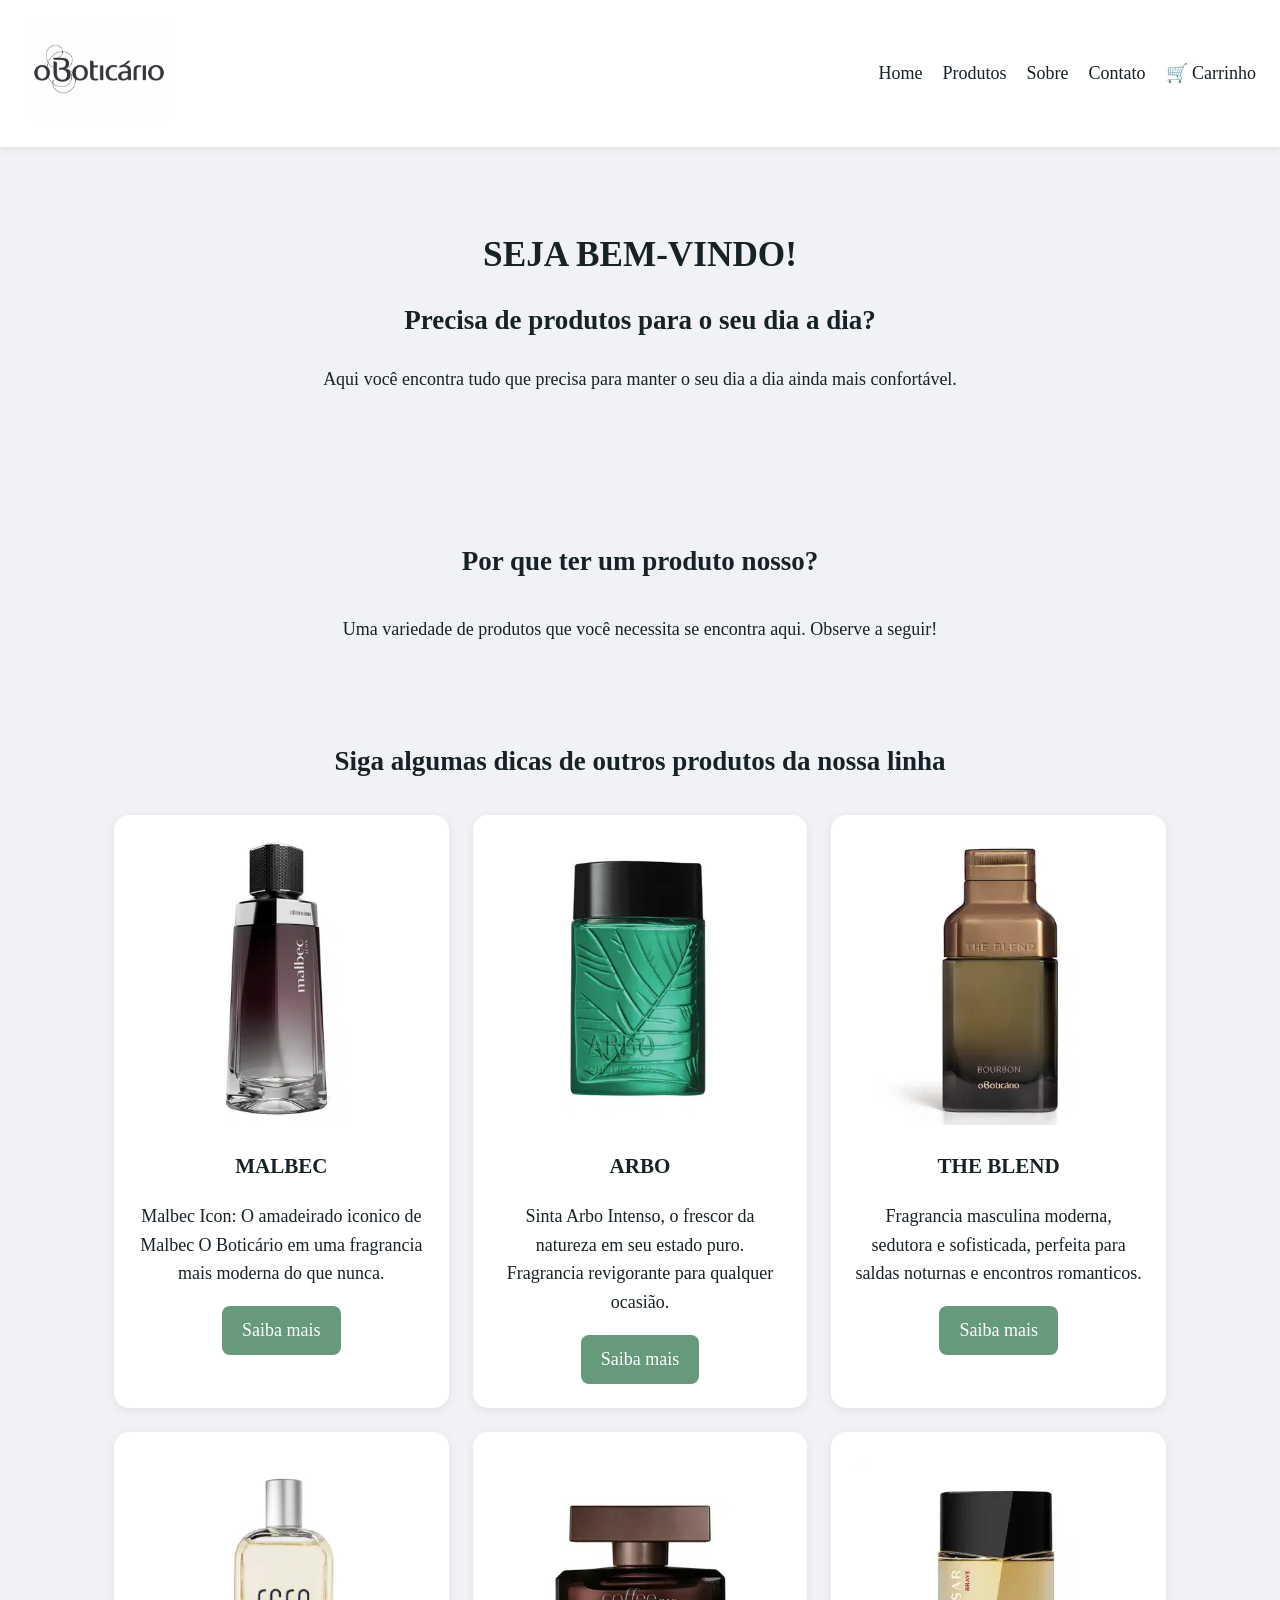
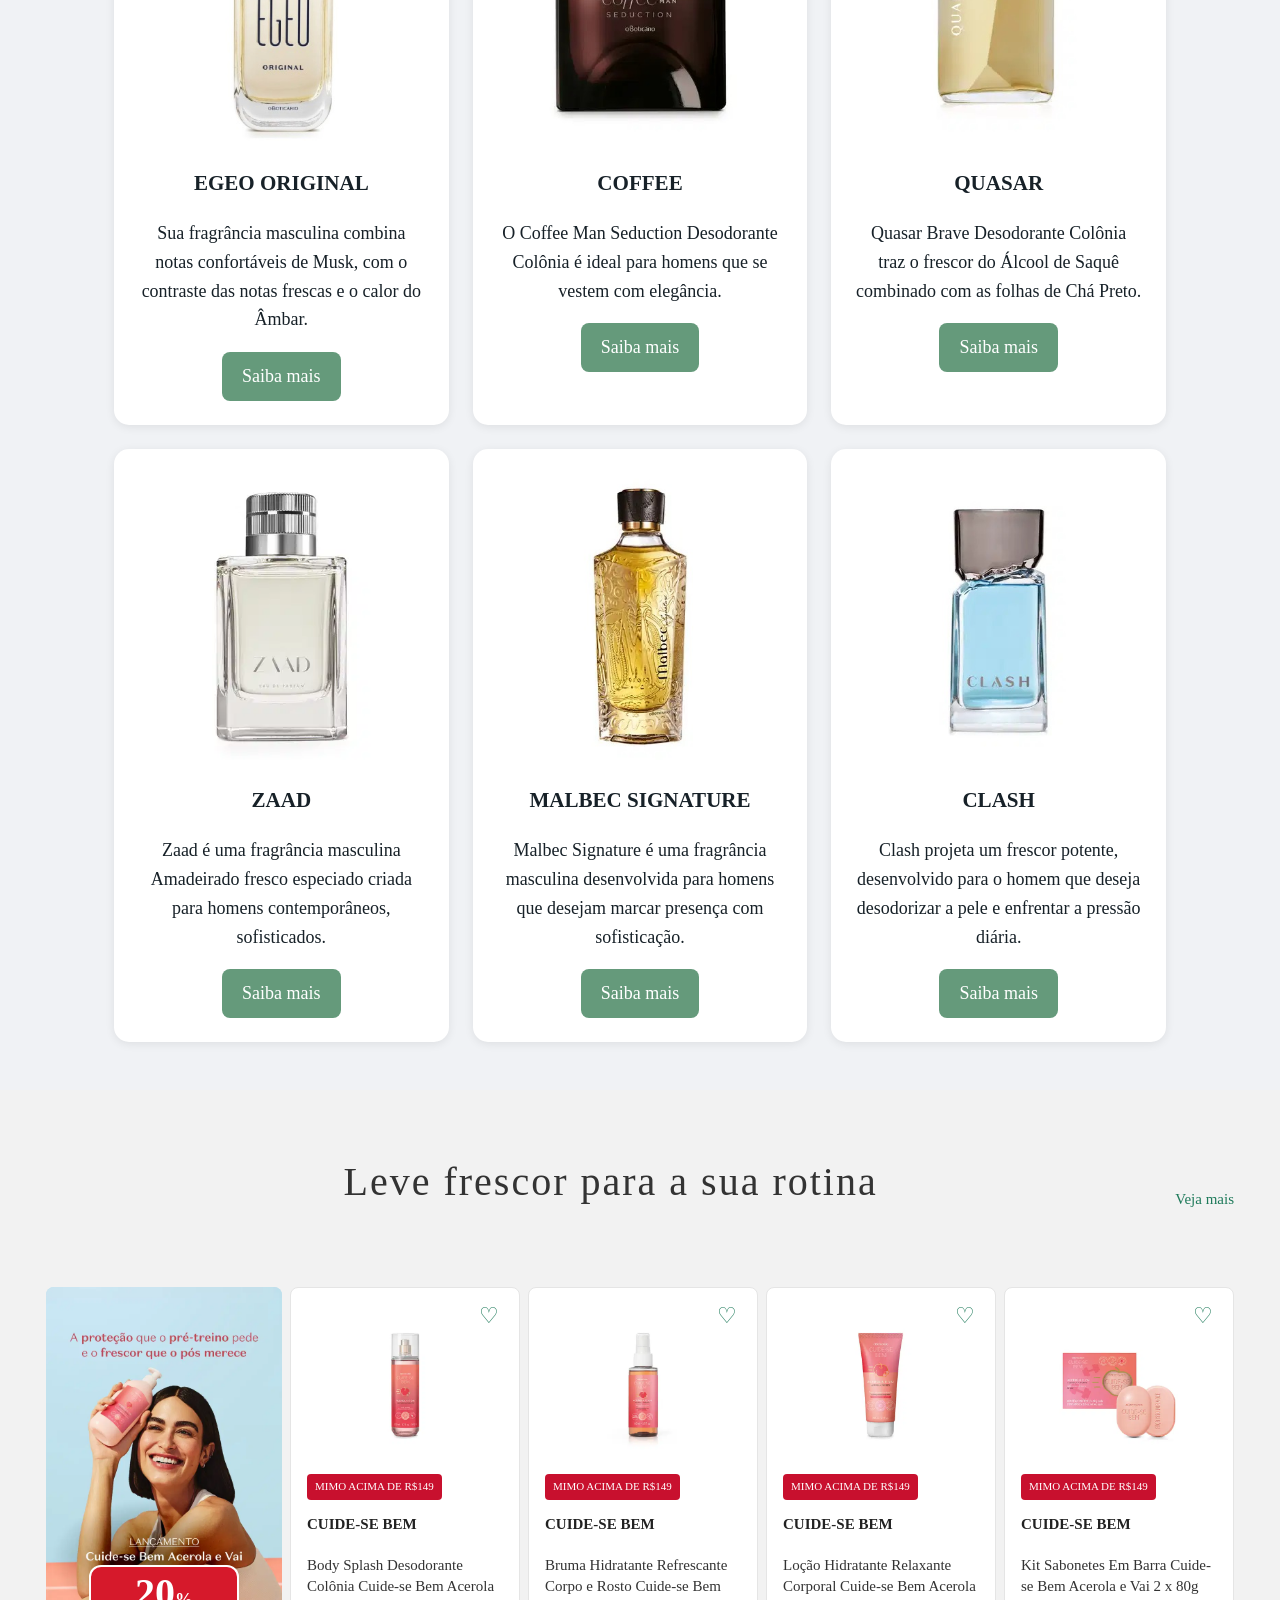
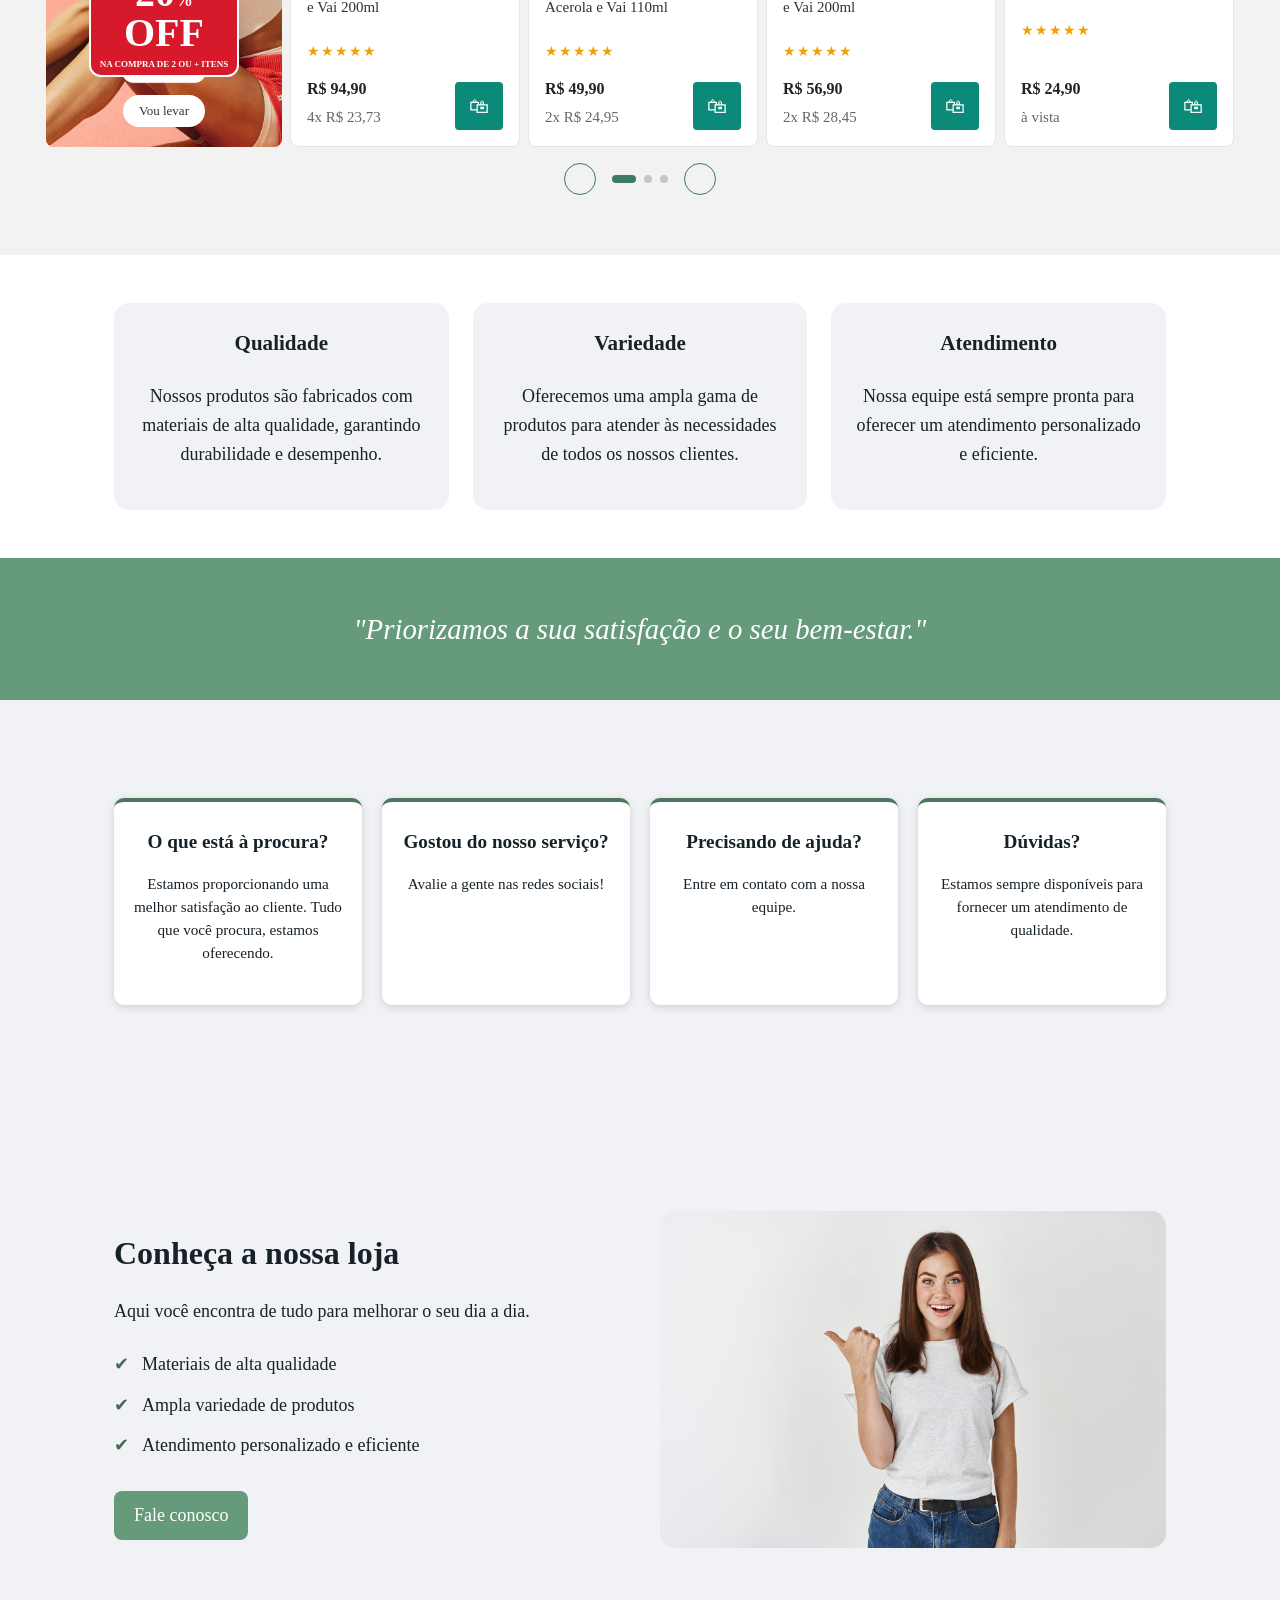
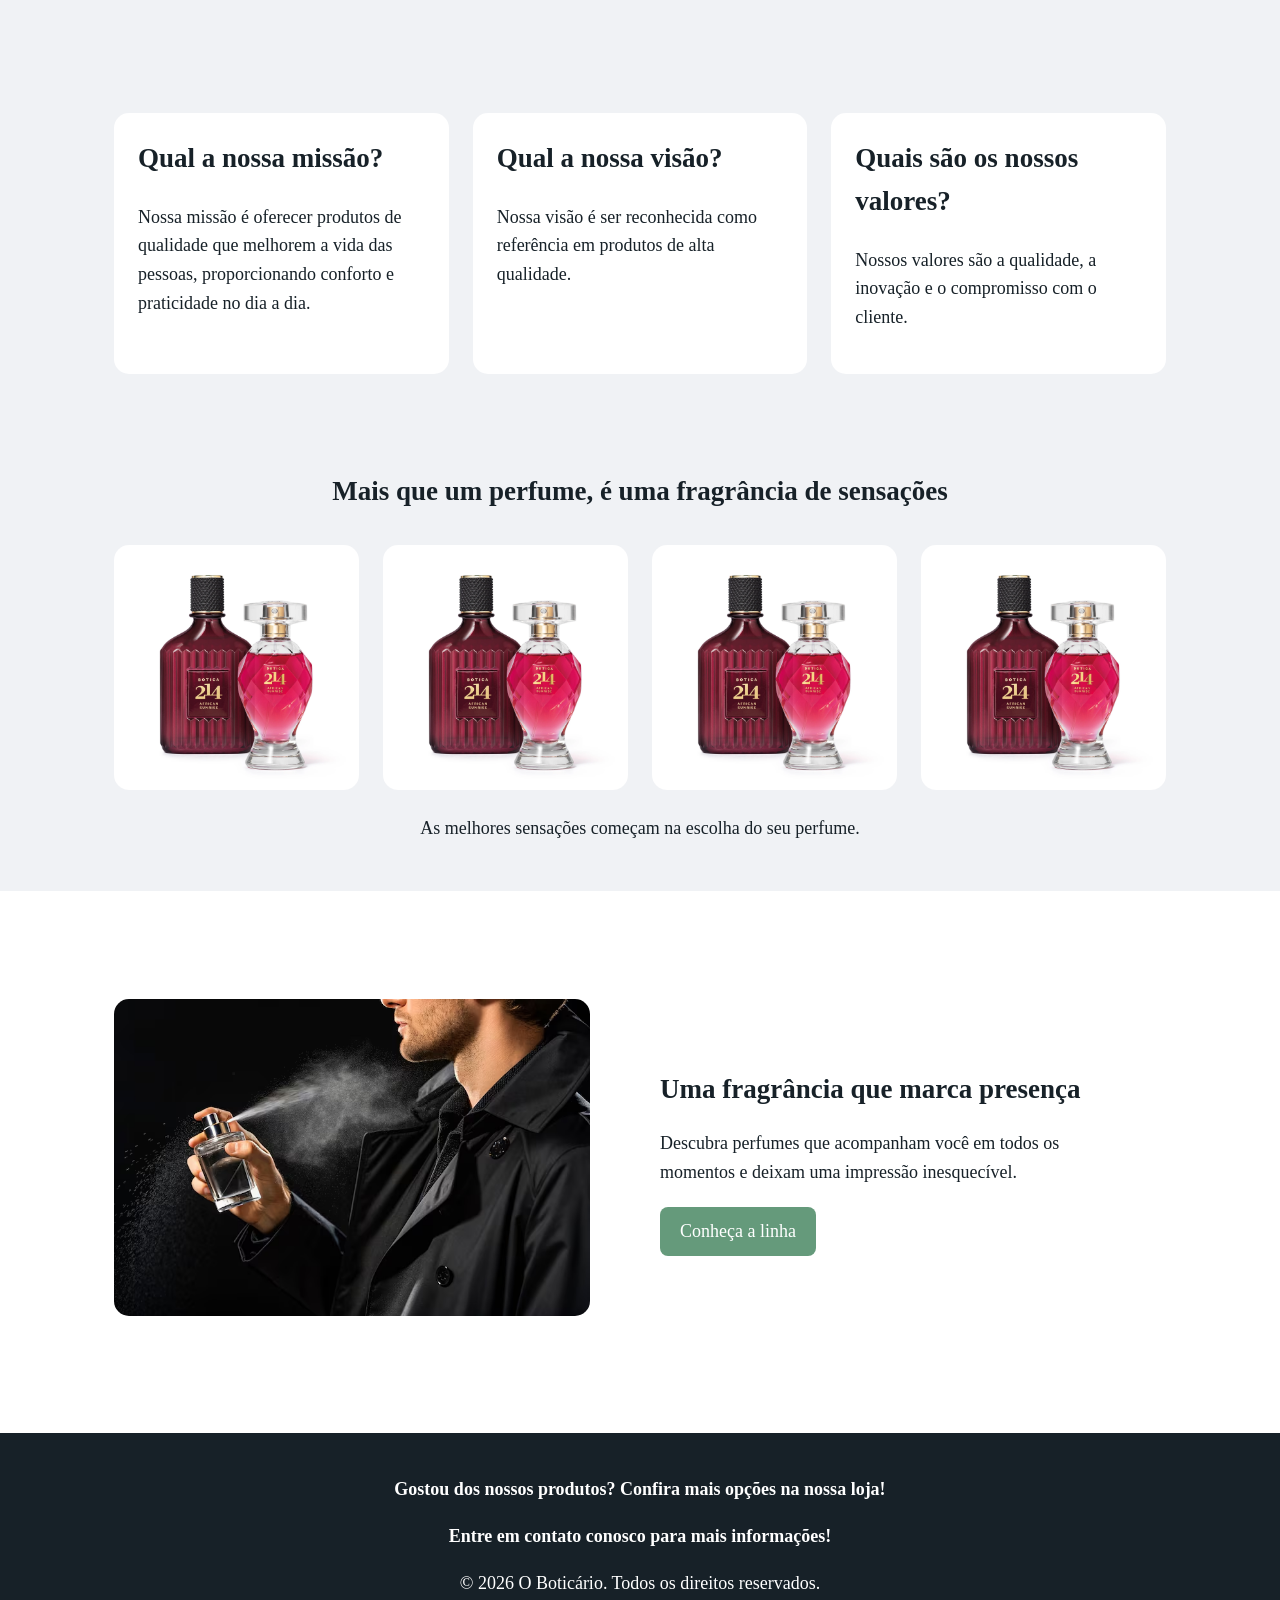
==== commit fbb90493: "Update perfume names to uppercase in index.html" ====
--- a/index.html
+++ b/index.html
@@ -61,37 +61,37 @@
                 </article>
                 <article class="card">
                     <img src="img/egeo_original420_.jpg" alt="Perfume 4">
-                    <h3>Egeo Original</h3>
+                    <h3>EGEO ORIGINAL</h3>
                     <p>Sua fragrância masculina combina notas confortáveis de Musk, com o contraste das notas frescas e o calor do Âmbar.</p>
                     <a href="#" class="botao">Saiba mais</a>
                 </article>
                 <article class="card">
                     <img src="img/COFFEE-.jpg" alt="Perfume 5">
-                    <h3>Coffee</h3>
+                    <h3>COFFEE</h3>
                     <p>O Coffee Man Seduction Desodorante Colônia é ideal para homens que se vestem com elegância.</p>
                     <a href="#" class="botao">Saiba mais</a>
                 </article>
                 <article class="card">
                     <img src="img/-quasar-brave.jpg" alt="Perfume 6">
-                    <h3>Quasar</h3>
+                    <h3>QUASAR</h3>
                     <p>Quasar Brave Desodorante Colônia  traz o frescor do Álcool de Saquê combinado com as folhas de Chá Preto.</p>
                     <a href="#" class="botao">Saiba mais</a>
                 </article>
                 <article class="card">
                     <img src="img/ZAAD.png" alt="Perfume 7">
-                    <h3>Zaad</h3>
+                    <h3>ZAAD</h3>
                     <p>Zaad é uma fragrância masculina Amadeirado fresco especiado criada para homens contemporâneos, sofisticados.</p>
                     <a href="#" class="botao">Saiba mais</a>
                 </article>
                 <article class="card">
                     <img src="img/malbec-signature.jpg" alt="Perfume 8">
-                    <h3>Malbec Signature</h3>
+                    <h3>MALBEC SIGNATURE</h3>
                     <p>Malbec Signature é uma fragrância masculina desenvolvida para homens que desejam marcar presença com sofisticação. </p>
                     <a href="#" class="botao">Saiba mais</a>
                 </article>
                 <article class="card">
                     <img src="img/Clash.jpg" alt="Perfume 9">
-                    <h3>Clash</h3>
+                    <h3>CLASH</h3>
                     <p>Clash projeta um frescor potente, desenvolvido para o homem que deseja desodorizar a pele e enfrentar a pressão diária.</p>
                     <a href="#" class="botao">Saiba mais</a>
                 </article>
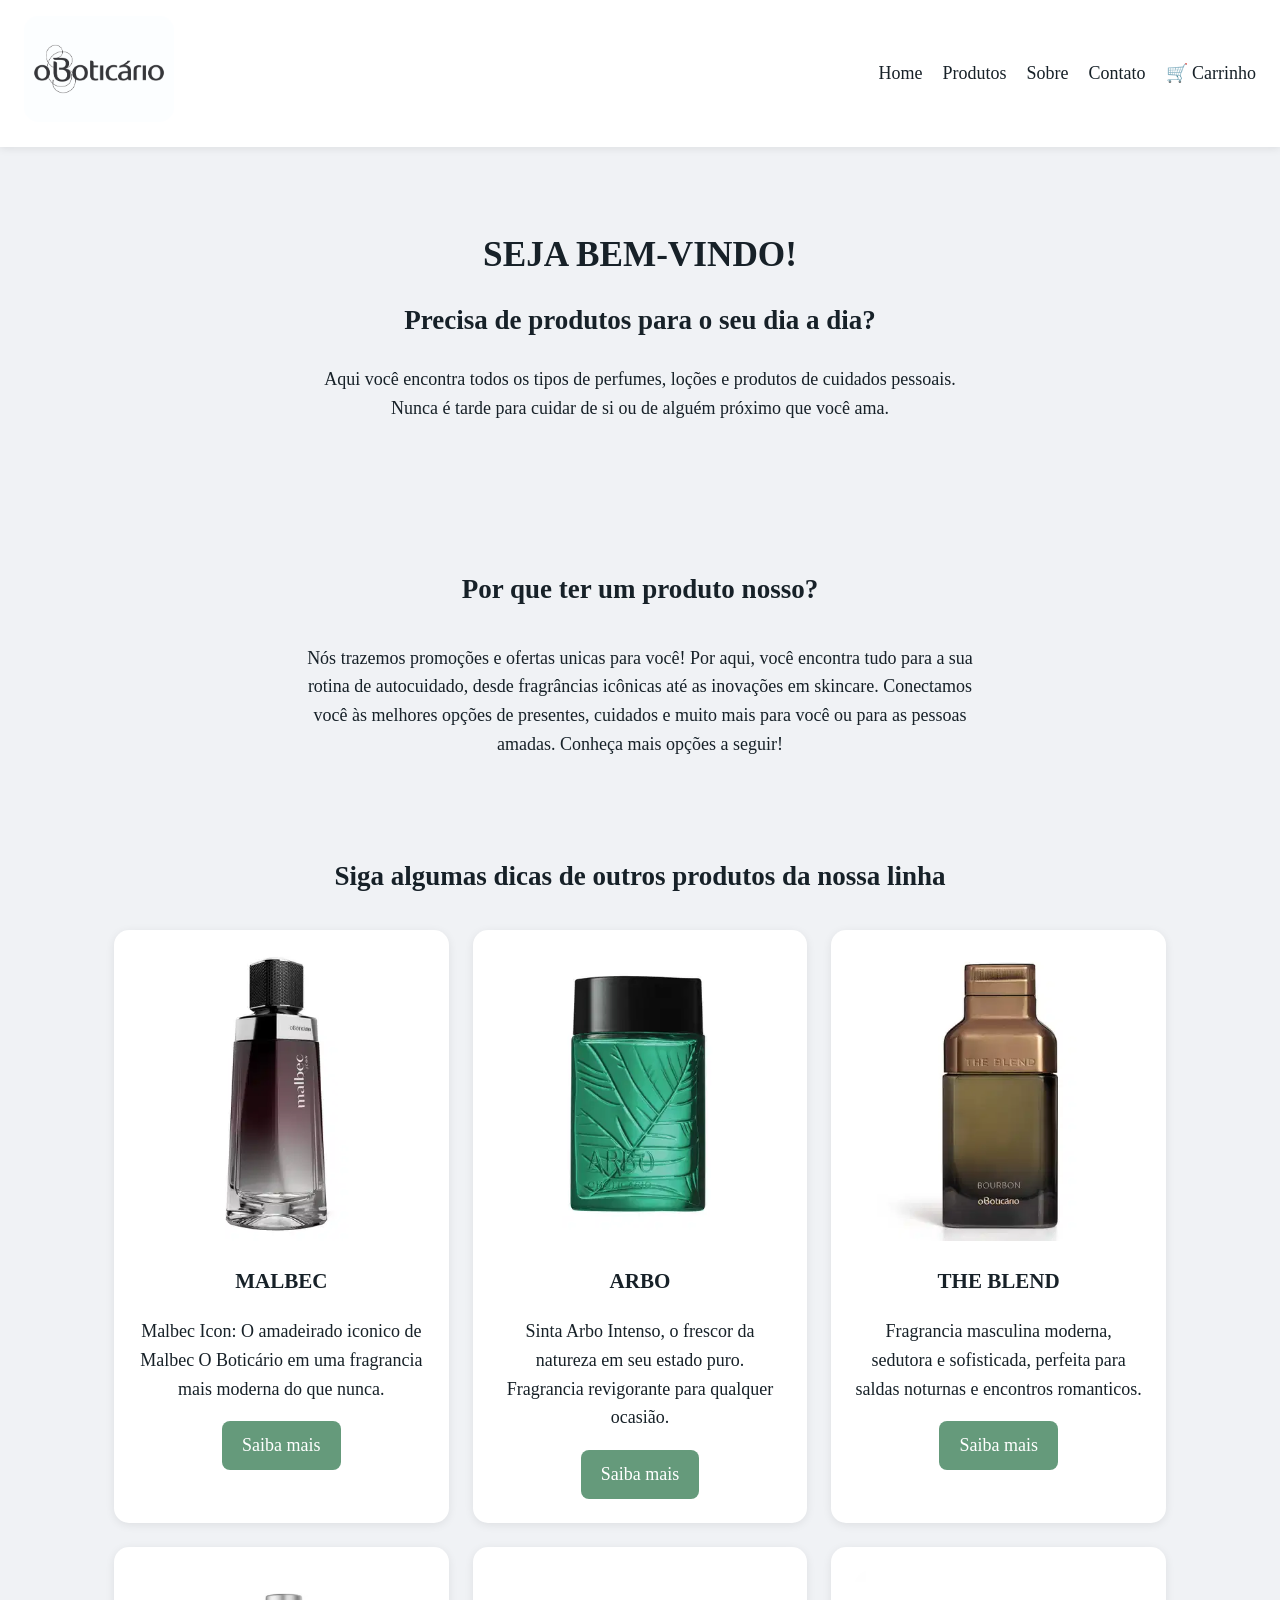
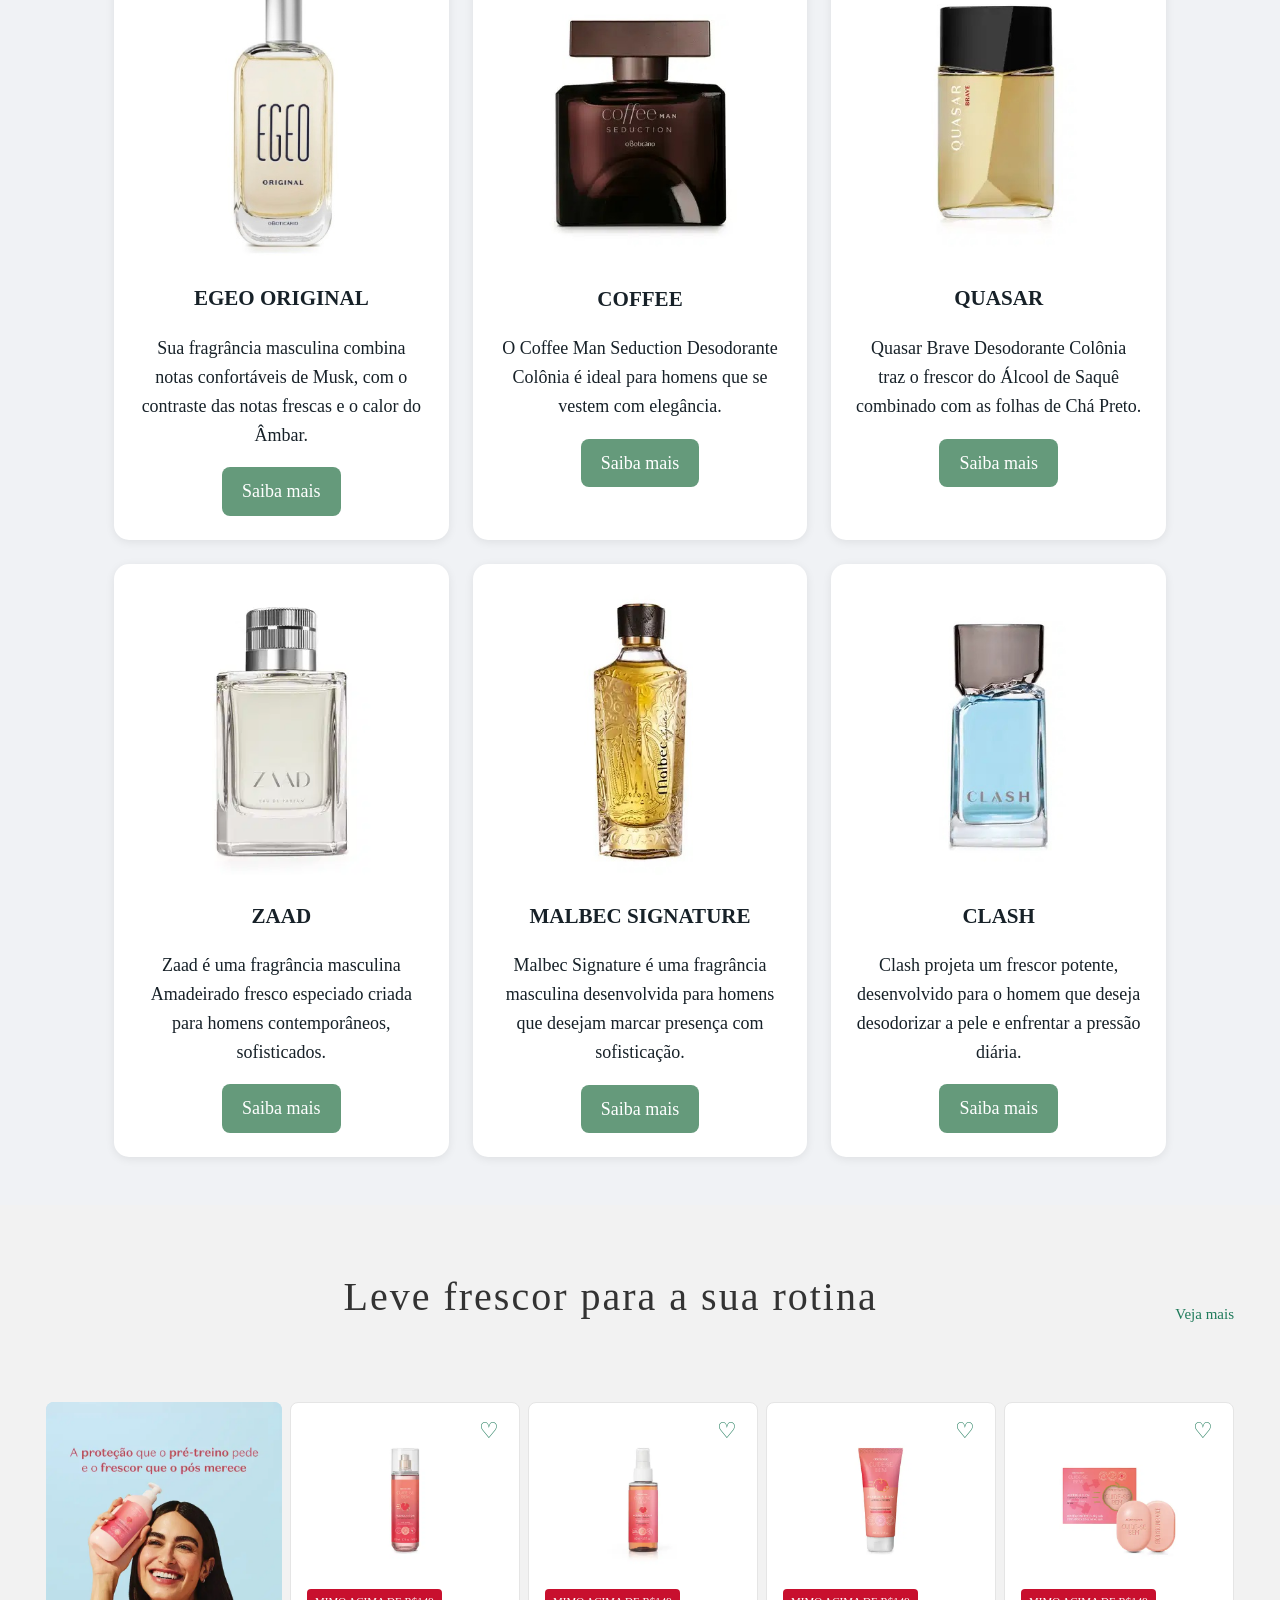
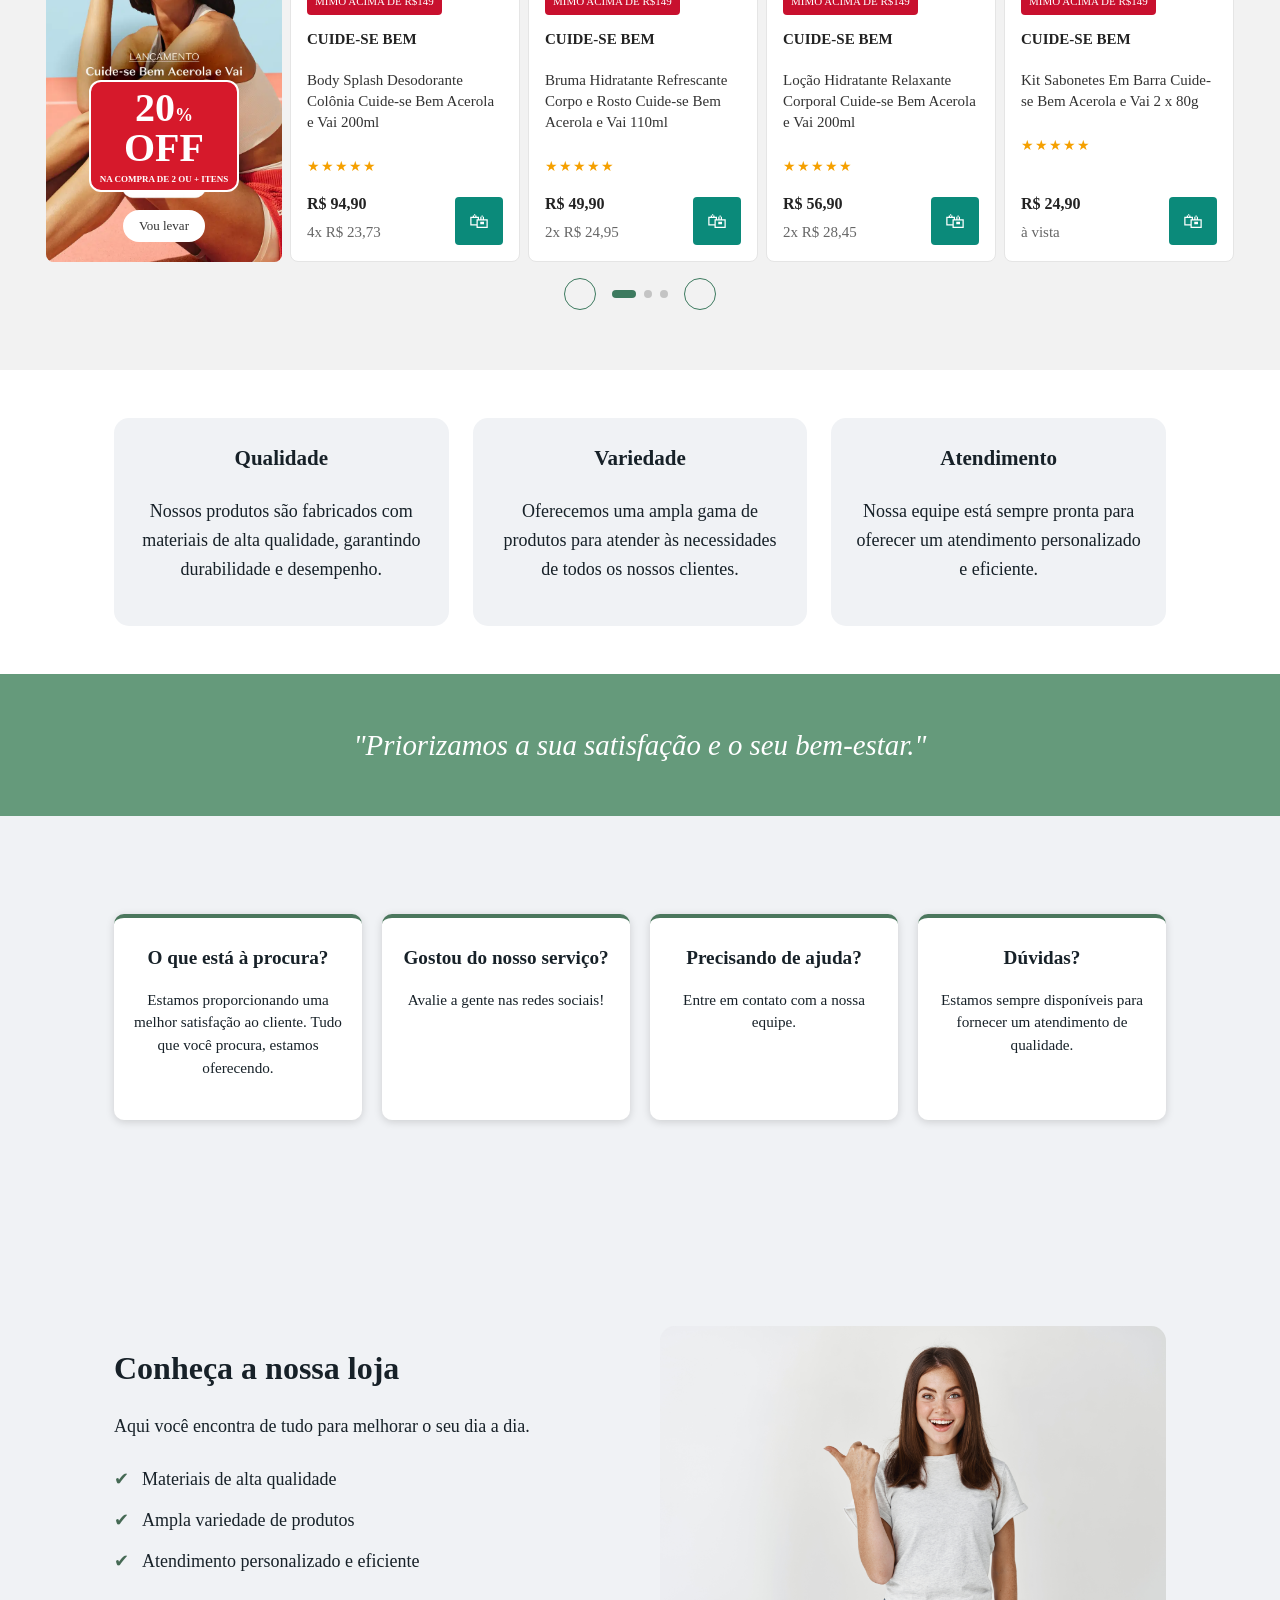
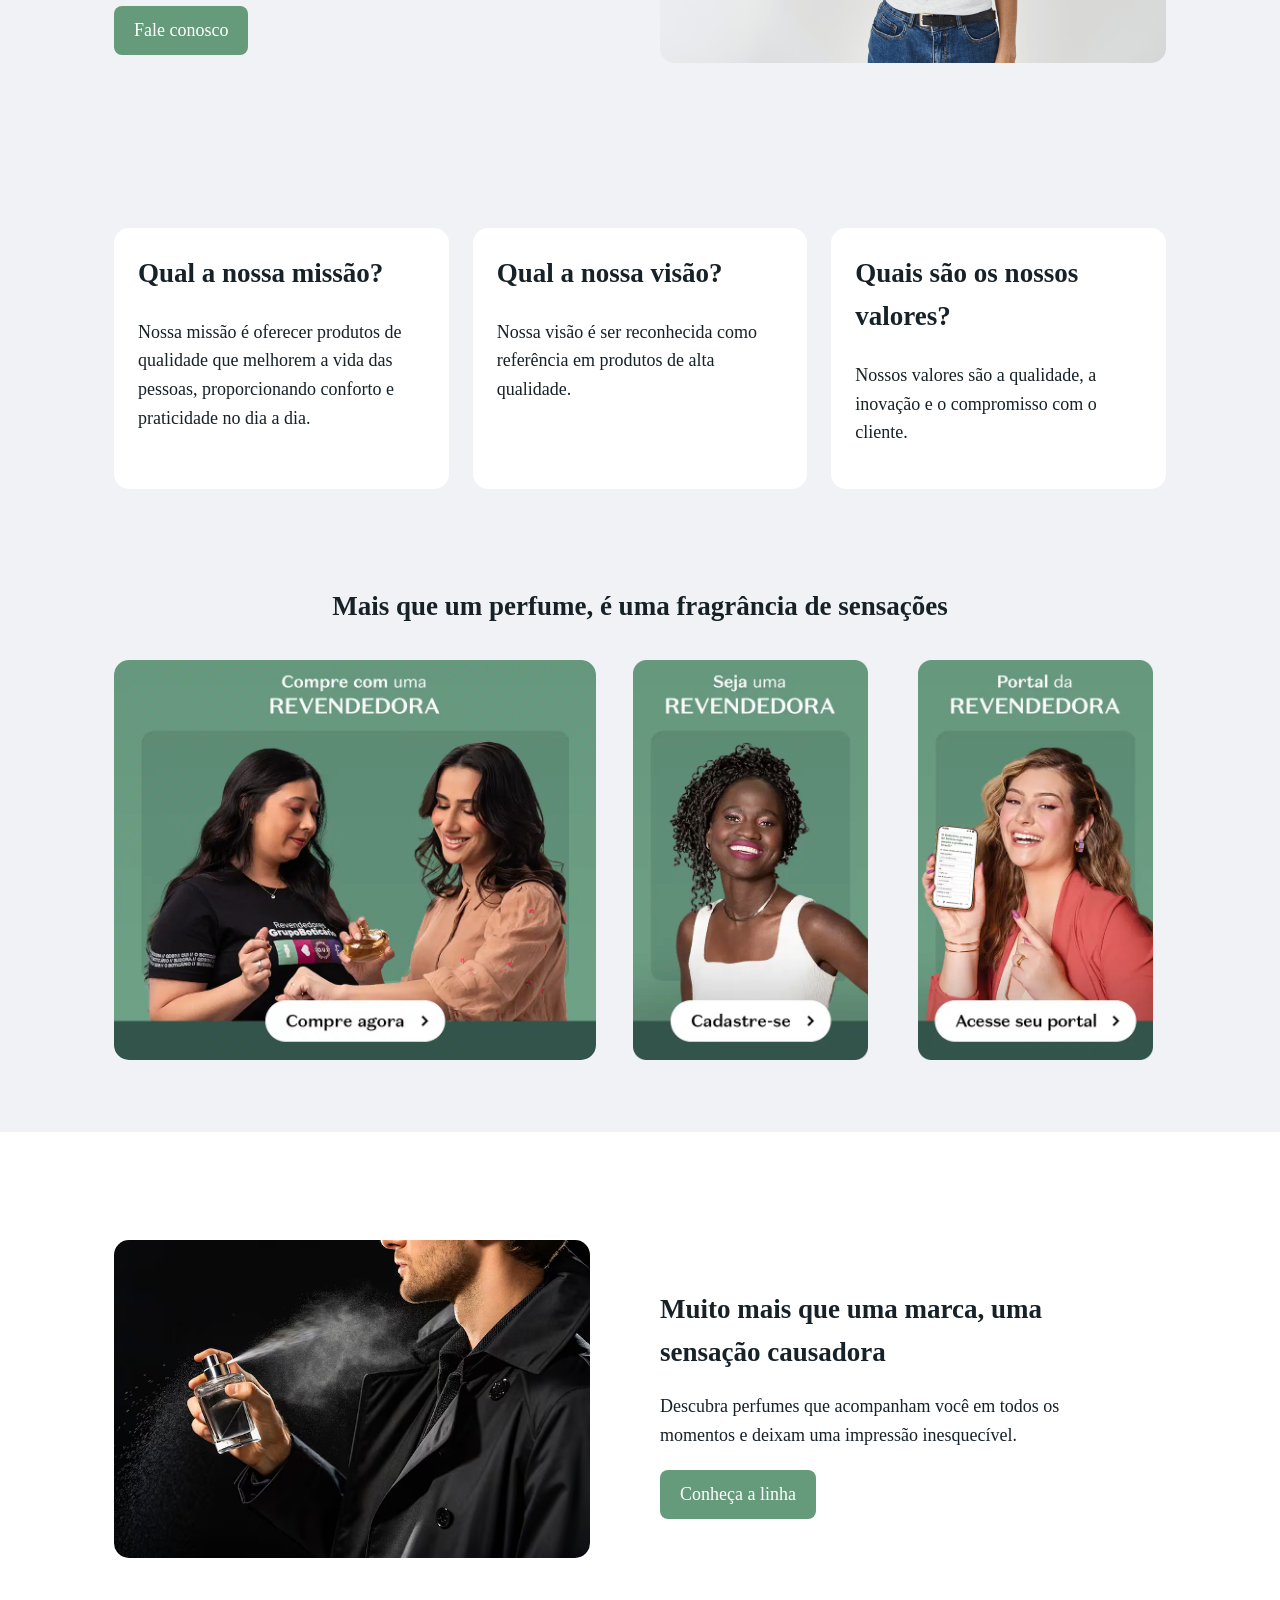
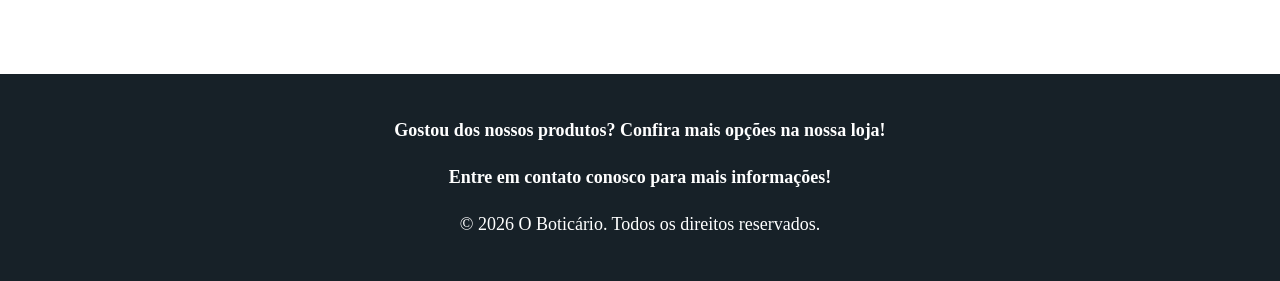
==== commit 7ab3477c: "Novas mudanças Adição de PHP, imagens e pequenos ajustes." ====
--- a/index.html
+++ b/index.html
@@ -30,12 +30,12 @@
         <section class="hero" id="inicio">
             <h1>SEJA BEM-VINDO!</h1>
             <h2>Precisa de produtos para o seu dia a dia?</h2>
-            <p>Aqui você encontra tudo que precisa para manter o seu dia a dia ainda mais confortável.</p>
+            <p>Aqui você encontra todos os tipos de perfumes, loções e produtos de cuidados pessoais.<br> Nunca é tarde para cuidar de si ou de alguém próximo que você ama.</p>
         </section>
 
         <section class="container">
             <h2>Por que ter um produto nosso?</h2>
-            <p class="texto-centro">Uma variedade de produtos que você necessita se encontra aqui. Observe a seguir!</p>
+            <p class="texto-centro">Nós trazemos promoções e ofertas unicas para você! Por aqui, você encontra tudo para a sua rotina de autocuidado, desde fragrâncias icônicas até as inovações em skincare. Conectamos você às melhores opções de presentes, cuidados e muito mais para você ou para as pessoas amadas. Conheça mais opções a seguir!</p>
         </section>
 
         <section class="container" id="produtos">
@@ -298,12 +298,10 @@
         <section class="container galeria-perfumes">
             <h2>Mais que um perfume, é uma fragrância de sensações</h2>
             <div class="perfumes-grade">
-                <img src="img/perfume.png" alt="Perfume">
-                <img src="img/perfume.png" alt="Perfume">
-                <img src="img/perfume.png" alt="Perfume">
-                <img src="img/perfume.png" alt="Perfume">
-            </div>
-            <p class="texto-centro">As melhores sensações começam na escolha do seu perfume.</p>
+                <img src="img/contato_revendedora.png" alt="Contato de revendedora">
+                <img src="img/revendedora.png" alt="Se torne uma revendedora">
+                <img src="img/portal_revendedora.png" alt="Portal da revendora">
+            </div>
         </section>
 
         <section class="homem-secao" id="homem-perfume">
@@ -312,7 +310,7 @@
                     <img src="img/Homem.png" alt="Homem usando perfume">
                 </div>
                 <div class="homem-texto">
-                    <h2>Uma fragrância que marca presença</h2>
+                    <h2>Muito mais que uma marca, uma sensação causadora</h2>
                     <p>Descubra perfumes que acompanham você em todos os momentos e deixam uma impressão inesquecível.</p>
                     <a href="#produtos" class="botao">Conheça a linha</a>
                 </div>
--- a/style.css
+++ b/style.css
@@ -520,16 +520,23 @@
 
 /* ---------- Galeria de perfumes ---------- */
 .perfumes-grade {
-    display: grid;
-    grid-template-columns: repeat(auto-fit, minmax(200px, 1fr));
+    display: flex;
+    justify-content: space-between;
+    align-items:flex-end;
     gap: var(--espaco);
     margin: 24px 0;
 }
 
 .perfumes-grade img {
-    width: 100%;
-    max-height: 300px;
+    width: 500px;
+    height: 400px;
+    max-height: auto;
     object-fit: contain;
+    transition: transform 0.3s ease;
+}
+
+.perfumes-grade img:hover {
+    transform: scale(1.05);
 }
 
 /* ---------- Homem ---------- */
